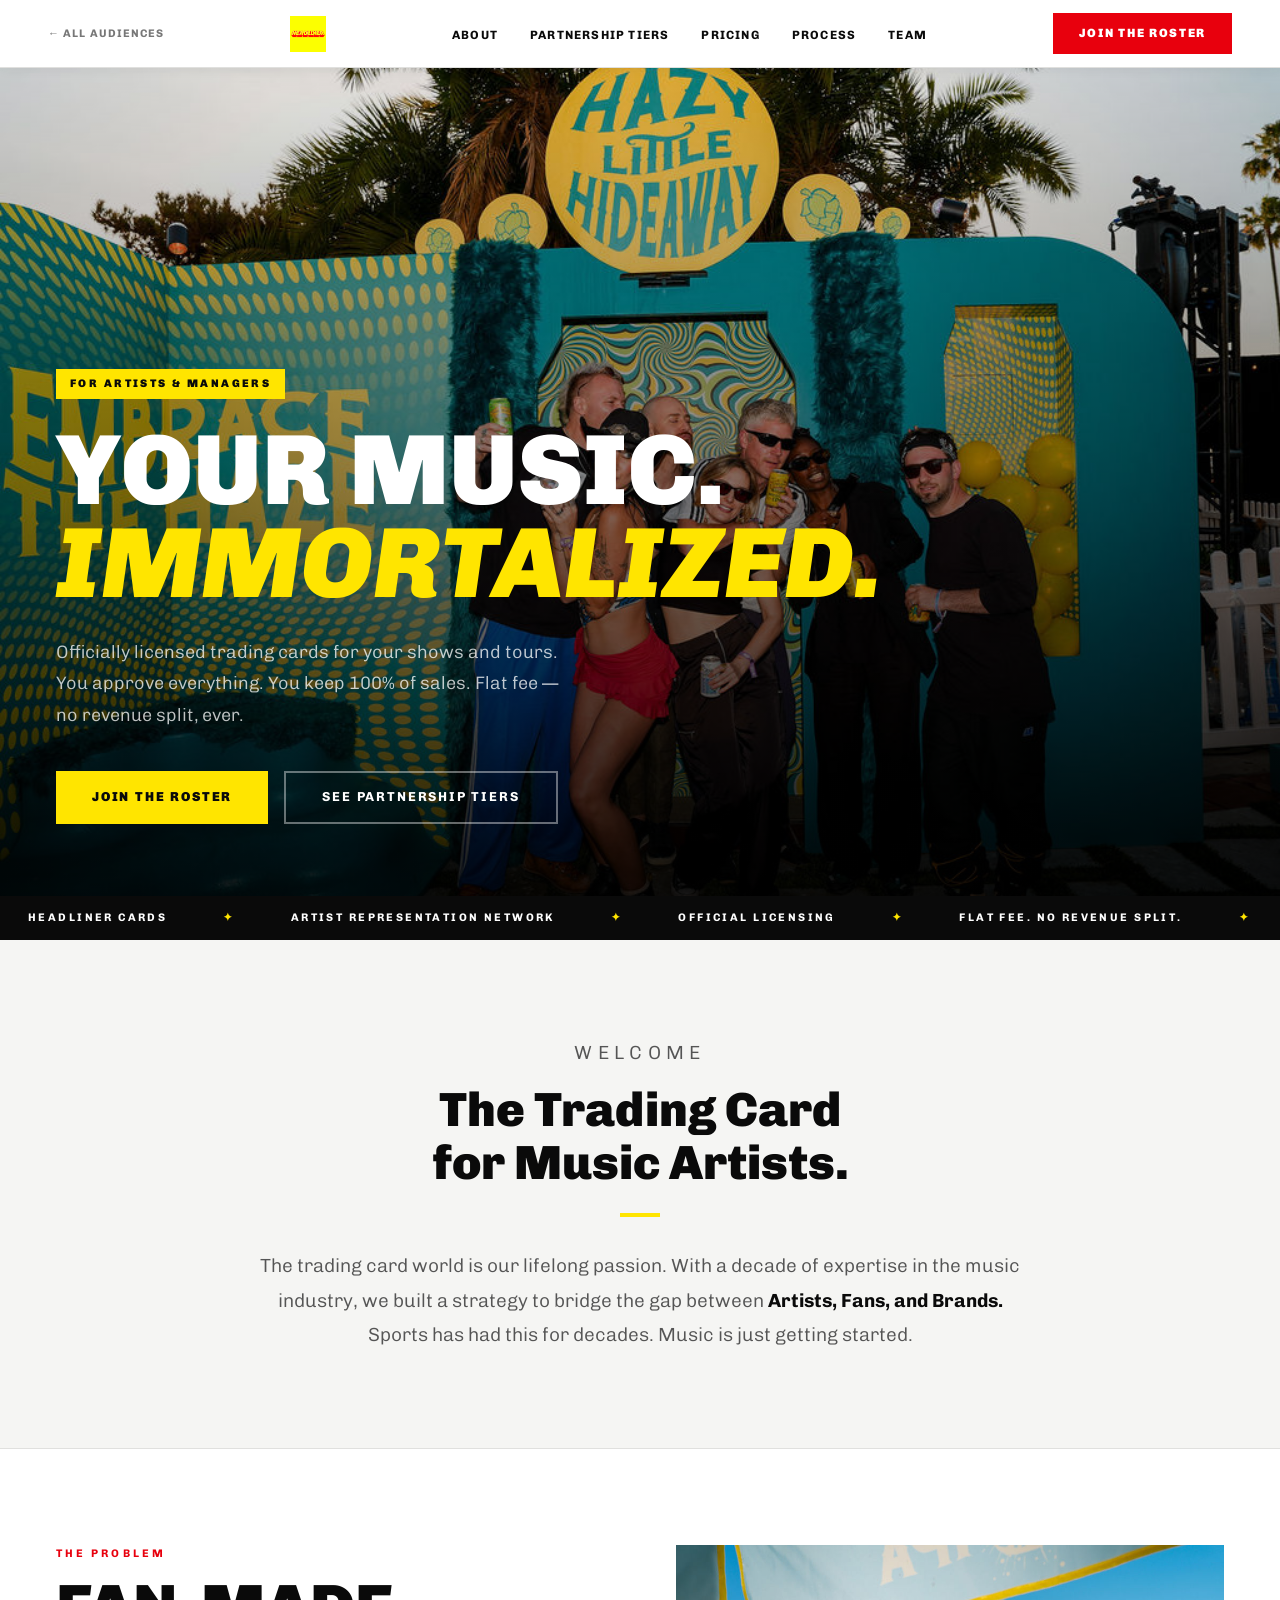
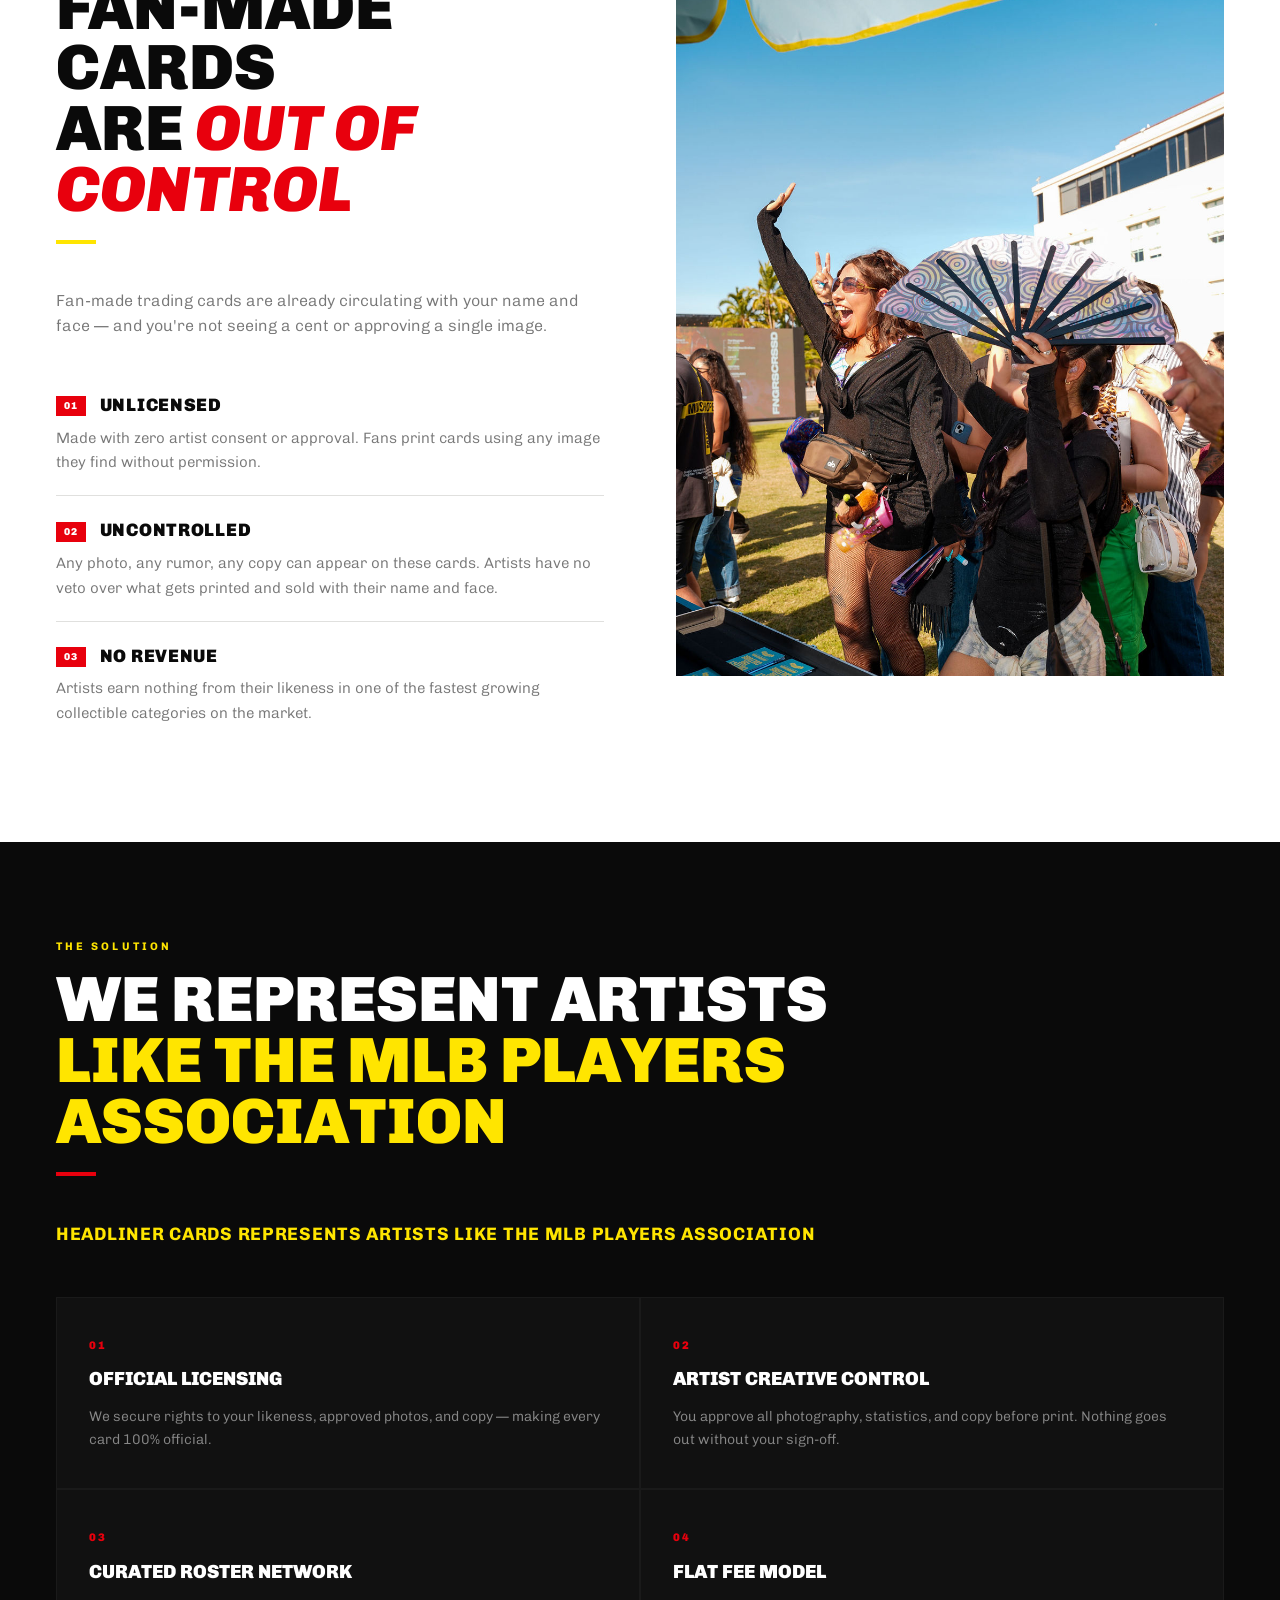
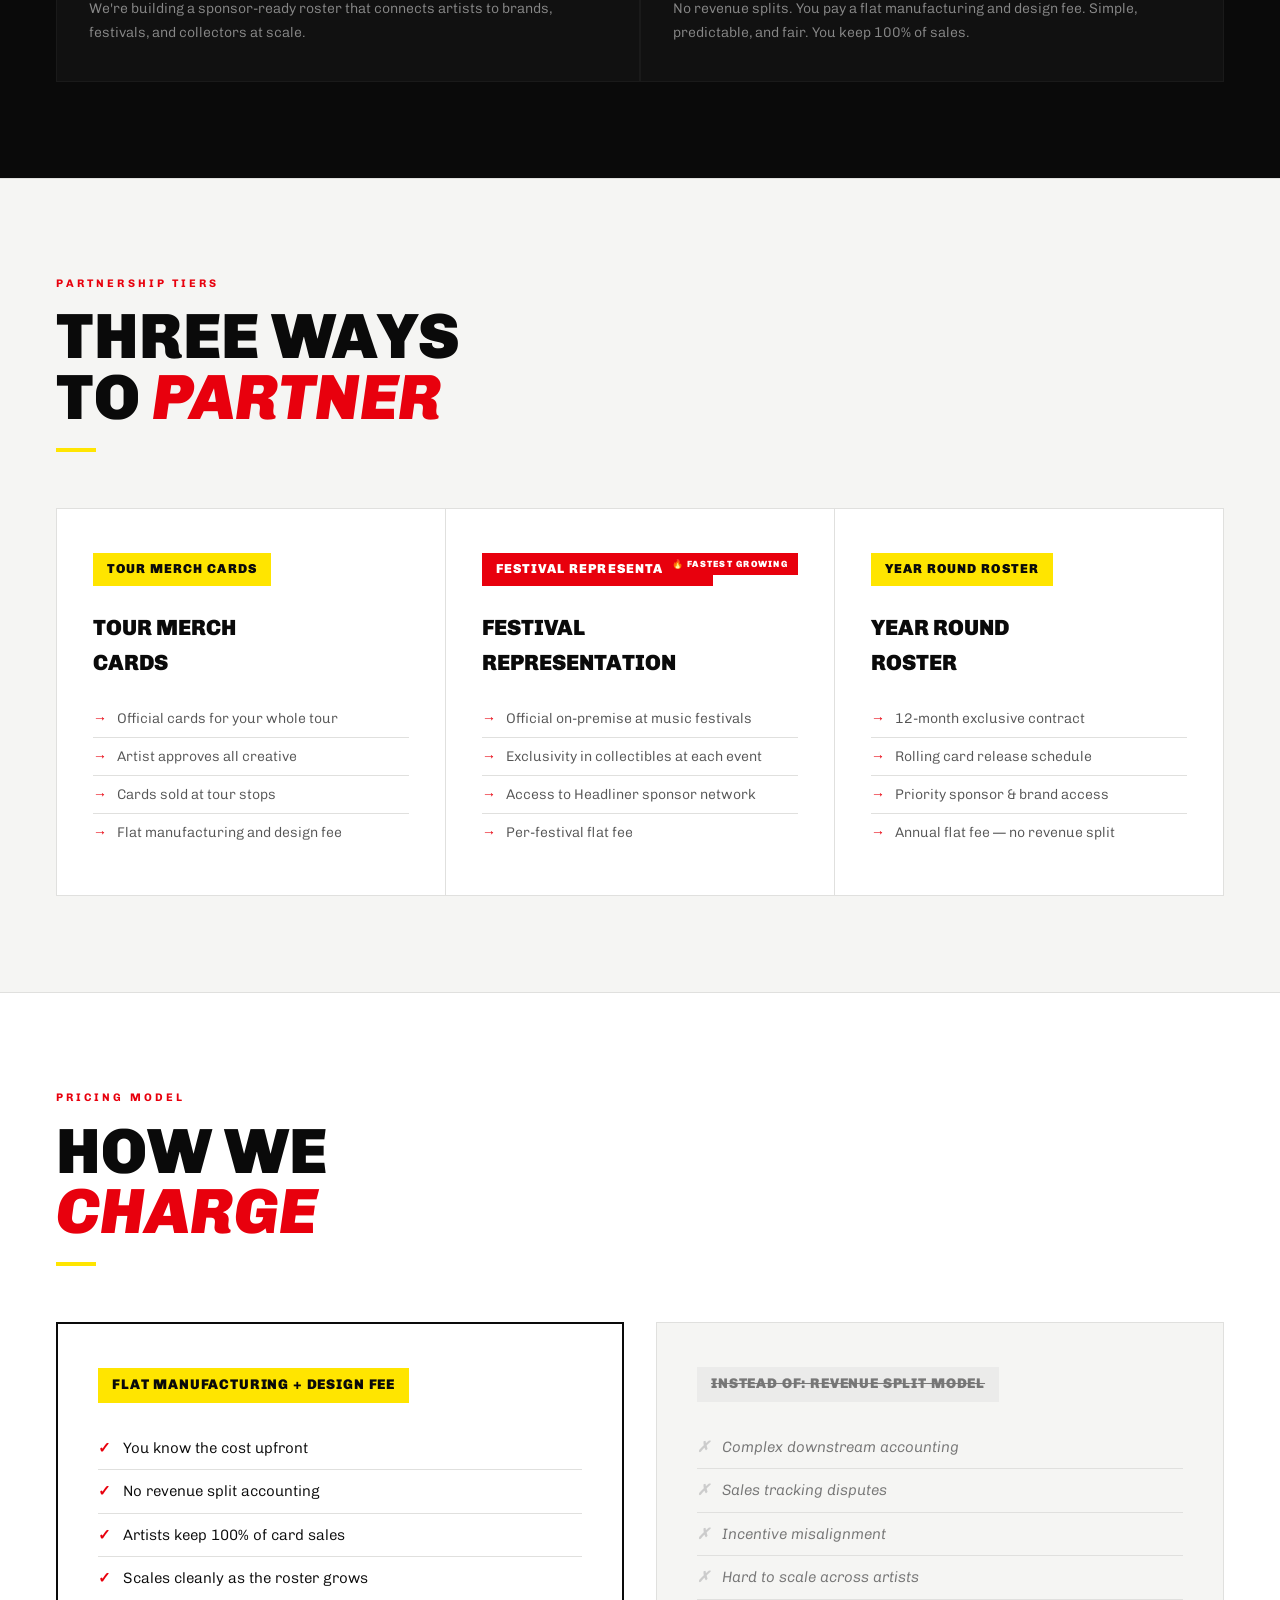
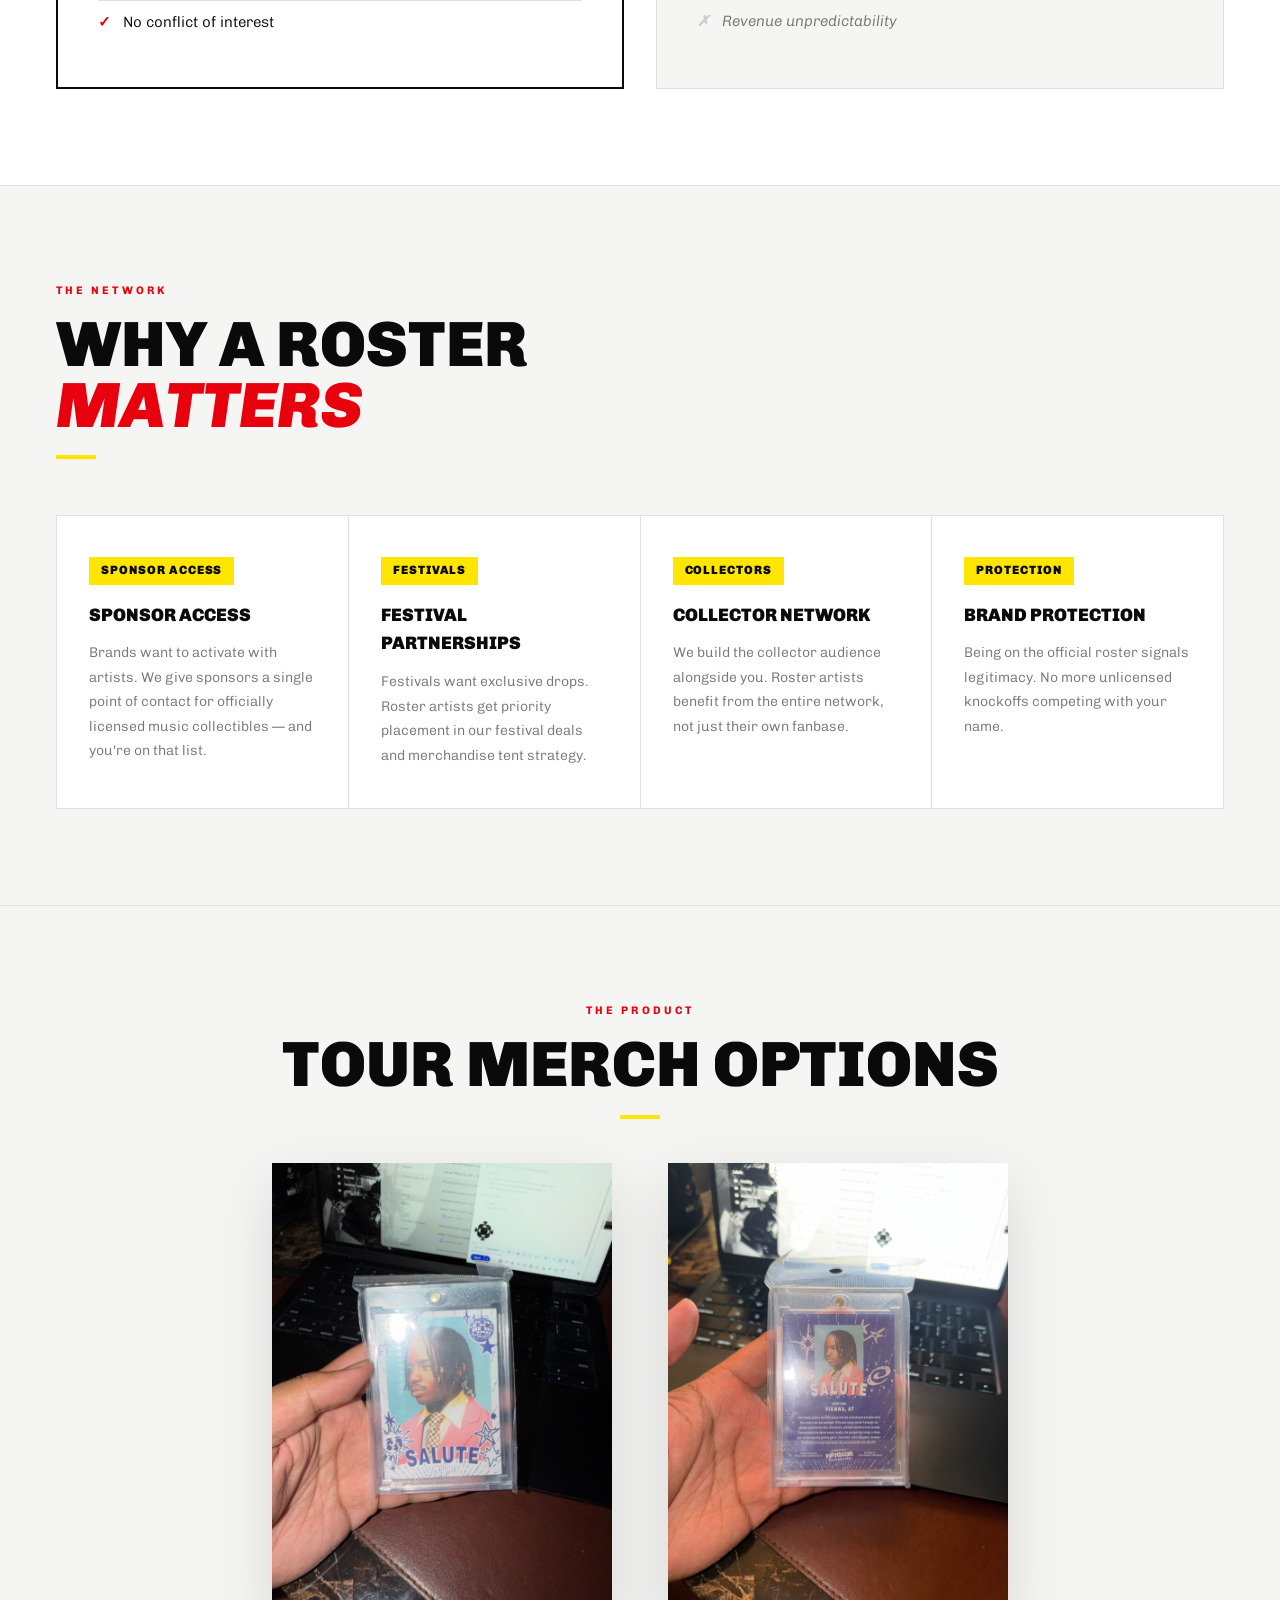
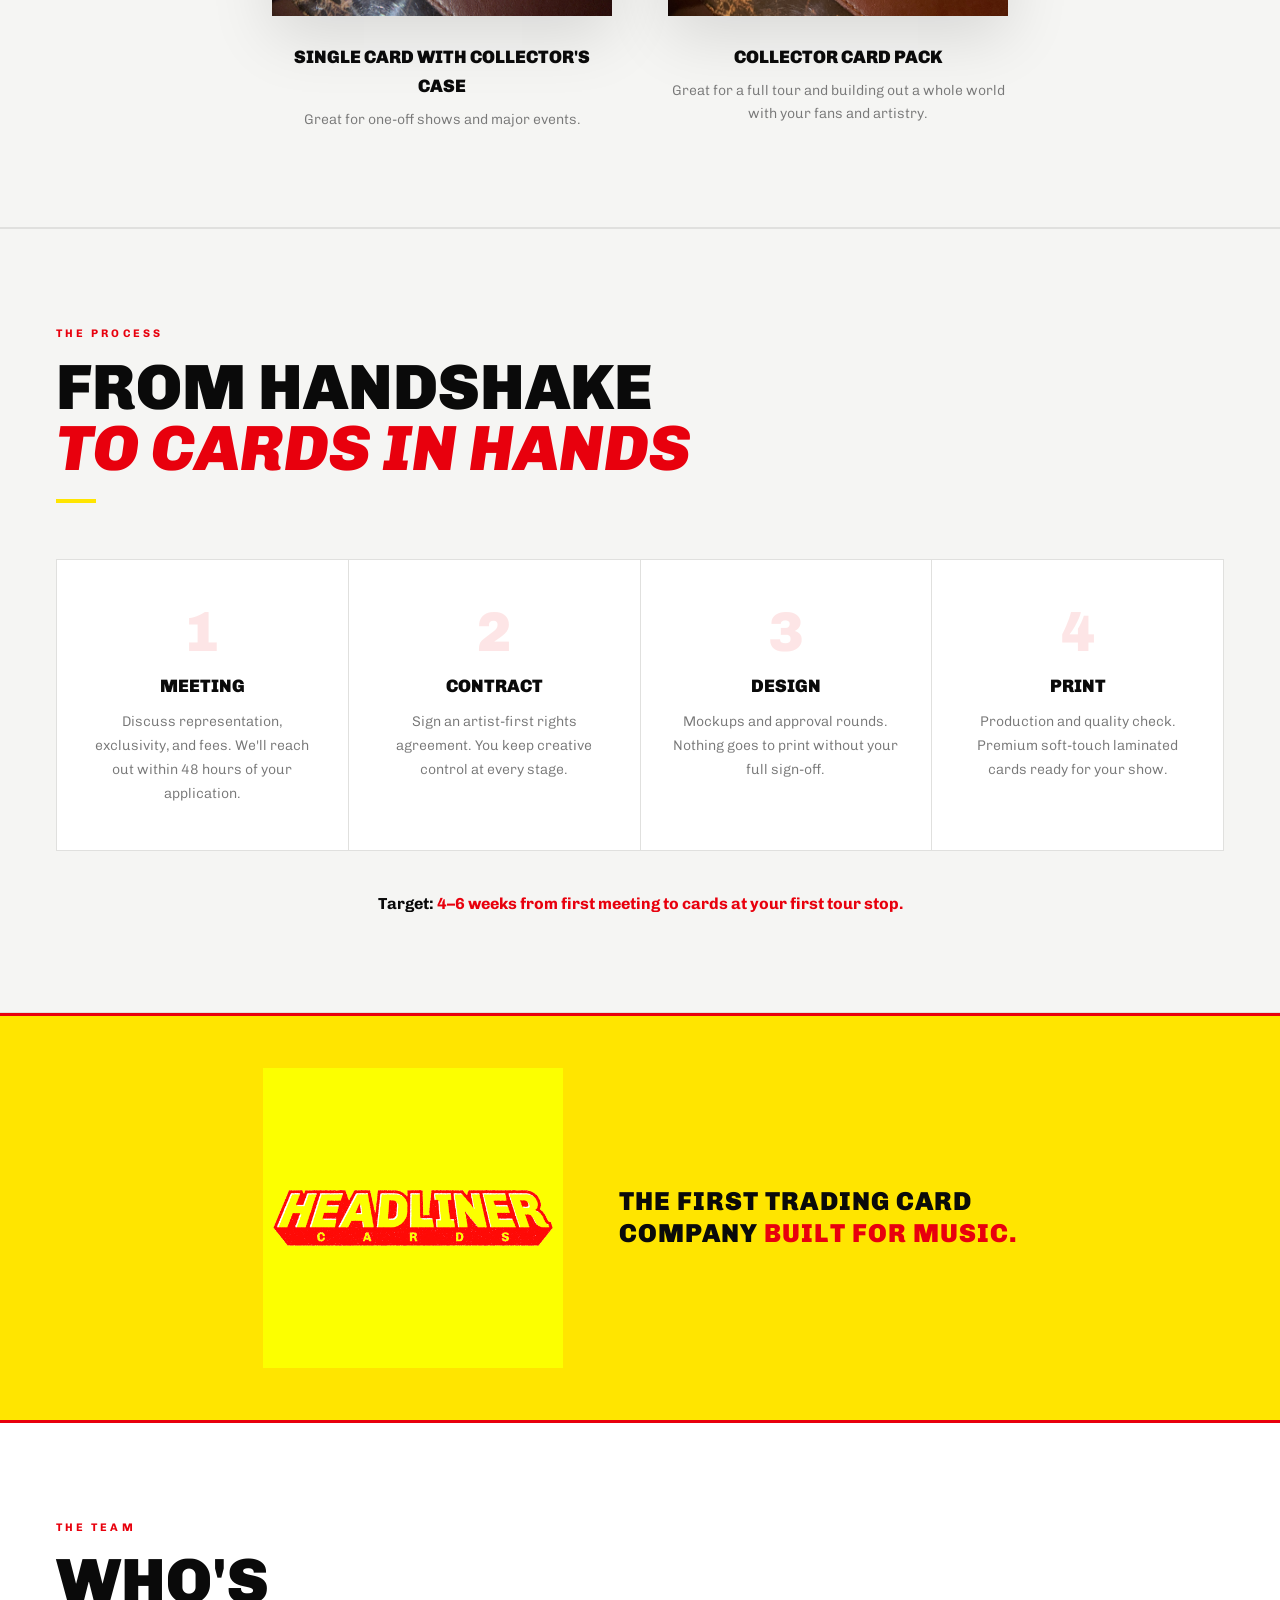
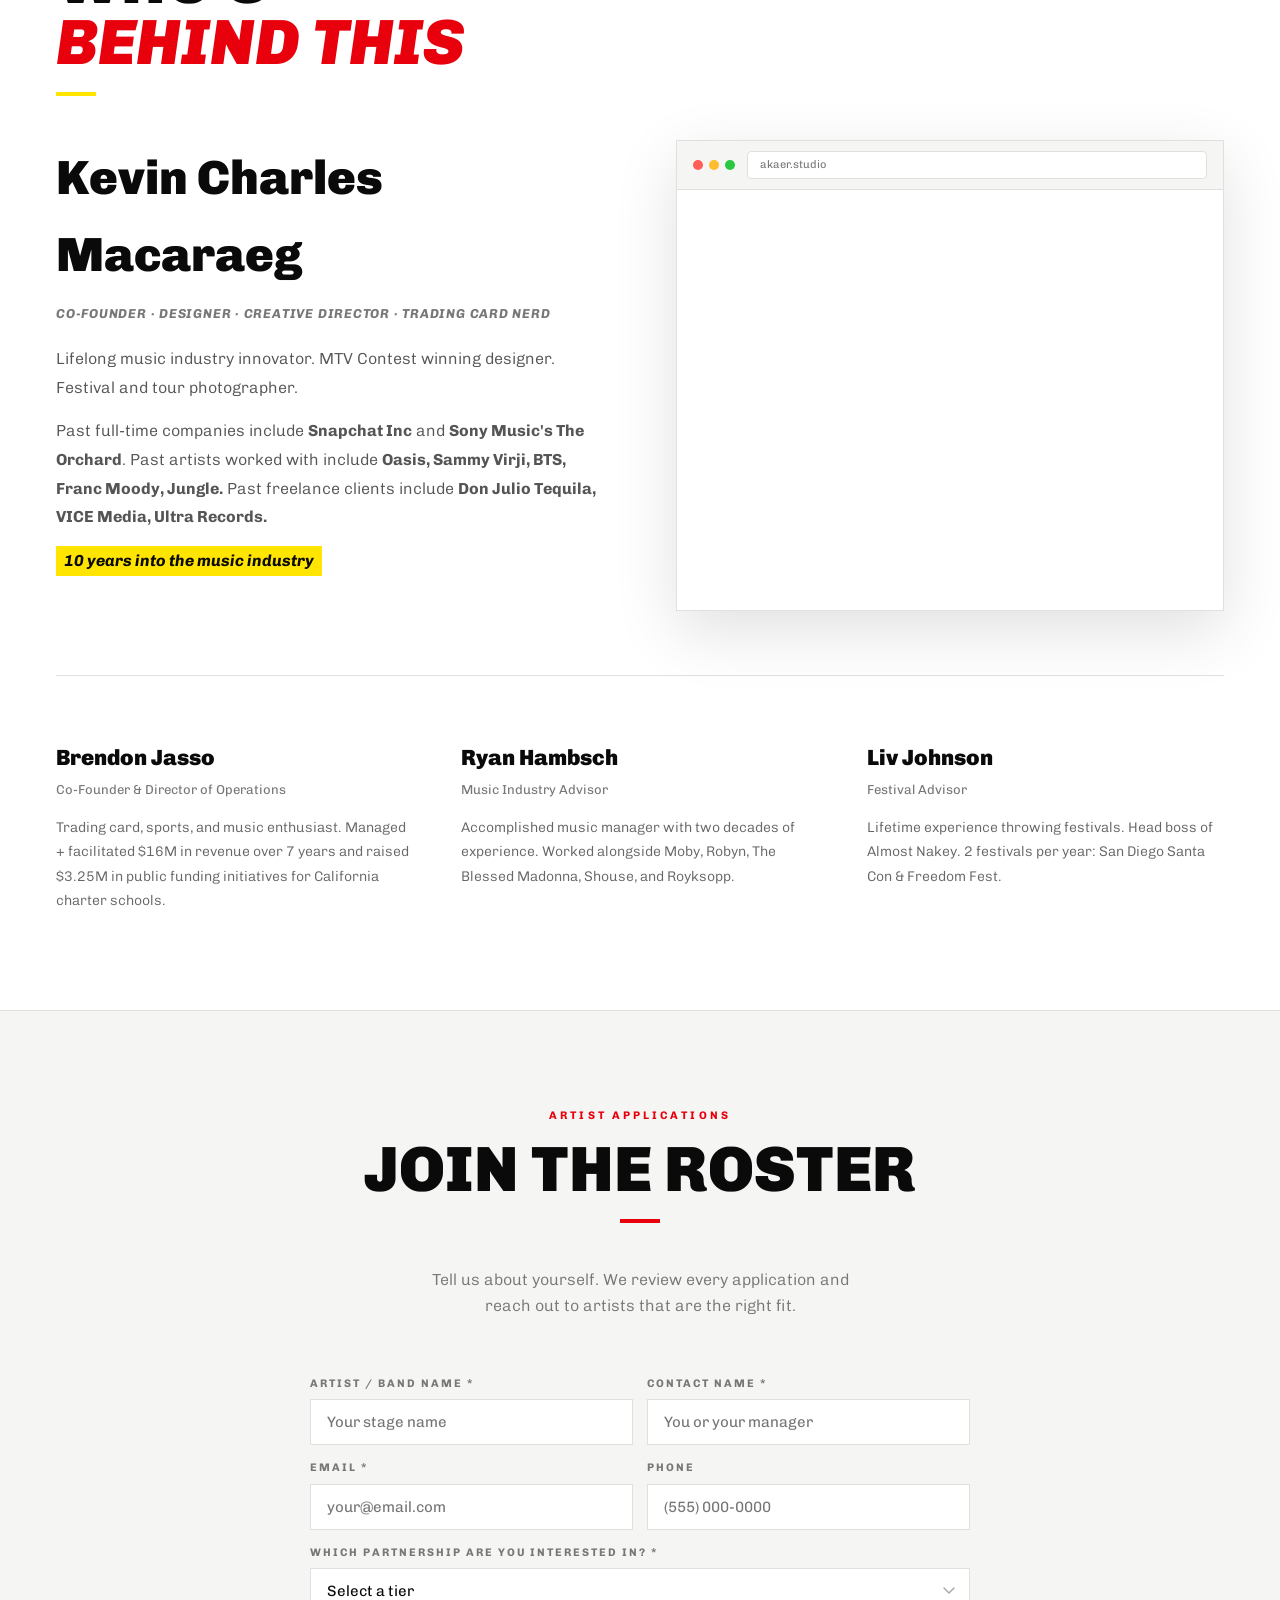
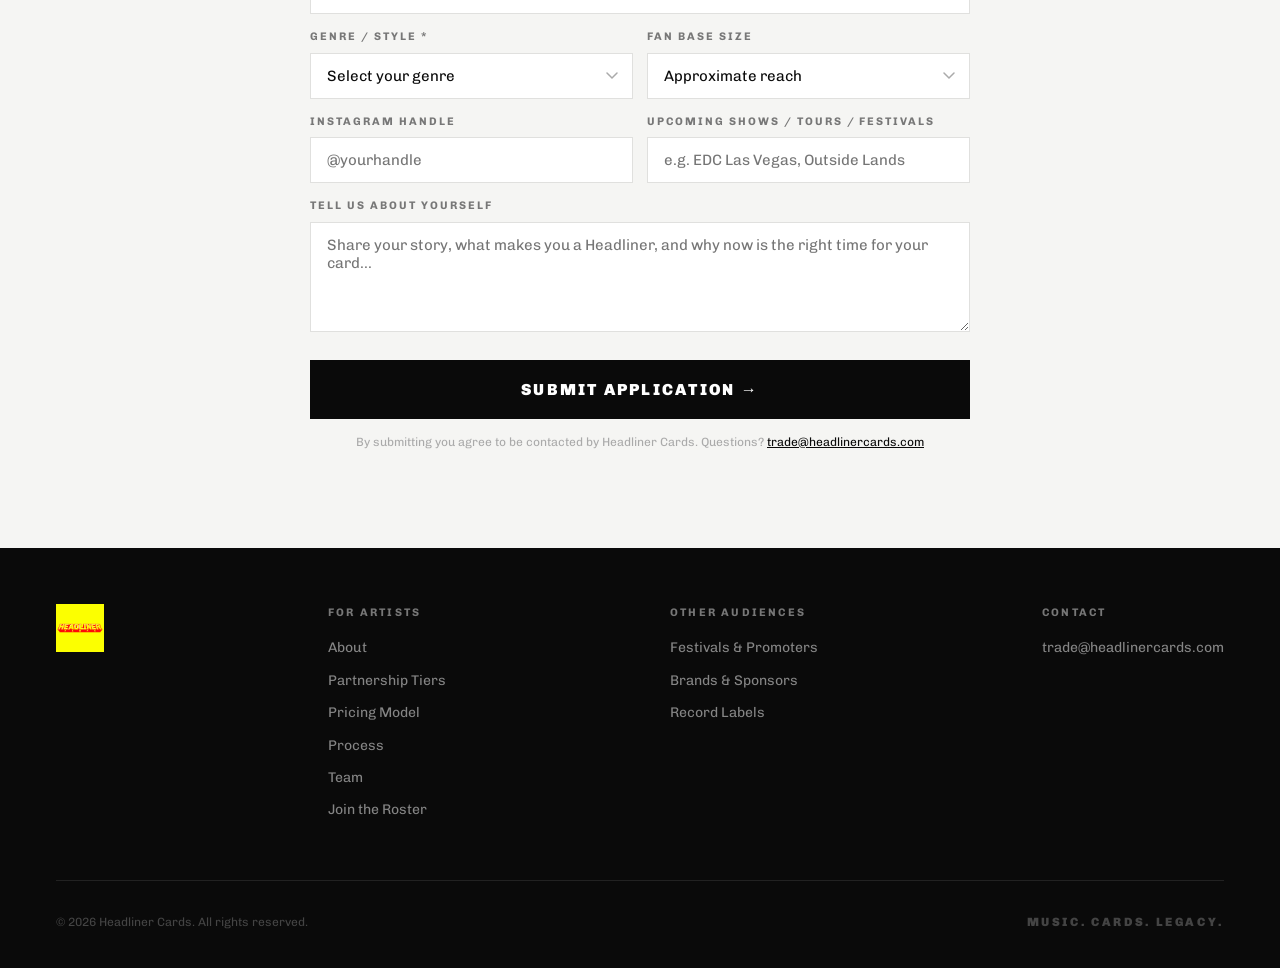
==== artist.html @ 88801c6a "Rebuild as multi-path SPA with audience-specific UX flows - Replaced single artist page with full SP" ====
<!DOCTYPE html>
<html lang="en">
<head>
  <meta charset="UTF-8" />
  <meta name="viewport" content="width=device-width, initial-scale=1.0" />
  <title>Headliner Cards — For Artists & Managers</title>
  <link rel="preconnect" href="https://fonts.googleapis.com" />
  <link rel="preconnect" href="https://fonts.gstatic.com" crossorigin />
  <link href="https://fonts.googleapis.com/css2?family=Chivo:ital,wght@0,300;0,400;0,700;0,900;1,700;1,900&display=swap" rel="stylesheet" />
  <style>
    *, *::before, *::after { box-sizing: border-box; margin: 0; padding: 0; }
    :root {
      --yellow: #FFE500; --red: #E8000D; --black: #0A0A0A;
      --white: #FFFFFF; --off: #F5F5F3; --light: #EBEBEA;
      --muted: #777777; --border: #E0E0DE;
    }
    html { scroll-behavior: smooth; }
    body { background: var(--white); color: var(--black); font-family: 'Chivo', sans-serif; font-size: 16px; line-height: 1.6; overflow-x: hidden; }

    nav {
      position: fixed; top: 0; left: 0; right: 0; z-index: 100;
      display: flex; align-items: center; justify-content: space-between;
      padding: 0 48px; height: 68px;
      background: var(--white); border-bottom: 1px solid var(--border);
      box-shadow: 0 1px 12px rgba(0,0,0,0.06);
    }
    .nav-back { font-size: 11px; font-weight: 700; letter-spacing: 0.1em; text-transform: uppercase; color: var(--muted); text-decoration: none; transition: color 0.2s; white-space: nowrap; }
    .nav-back:hover { color: var(--red); }
    .nav-logo img { height: 36px; width: auto; display: block; }
    .nav-links { display: flex; gap: 32px; list-style: none; }
    .nav-links a { color: var(--black); text-decoration: none; font-weight: 700; font-size: 12px; letter-spacing: 0.1em; text-transform: uppercase; transition: color 0.2s; }
    .nav-links a:hover { color: var(--red); }
    .nav-cta { background: var(--red); color: var(--white); font-weight: 900; font-size: 12px; letter-spacing: 0.14em; text-transform: uppercase; padding: 11px 26px; text-decoration: none; transition: opacity 0.2s; }
    .nav-cta:hover { opacity: 0.85; }

    .hero { position: relative; height: 92vh; min-height: 620px; margin-top: 68px; display: flex; align-items: flex-end; overflow: hidden; }
    .hero-slideshow { position: absolute; inset: 0; }
    .hero-slide { position: absolute; inset: 0; background-size: cover; background-position: center 20%; opacity: 0; transition: opacity 1.4s ease-in-out; }
    .hero-slide.active { opacity: 1; }
    .hero-overlay { position: absolute; inset: 0; background: linear-gradient(to top, rgba(0,0,0,0.85) 0%, rgba(0,0,0,0.4) 55%, rgba(0,0,0,0.1) 100%); z-index: 1; }
    .hero-content { position: relative; z-index: 2; padding: 0 56px 72px; max-width: 860px; }
    .hero-eyebrow { display: inline-block; background: var(--yellow); color: var(--black); font-size: 11px; font-weight: 900; letter-spacing: 0.22em; text-transform: uppercase; padding: 6px 14px; margin-bottom: 24px; }
    .hero h1 { font-weight: 900; font-size: clamp(48px, 8vw, 100px); line-height: 0.93; text-transform: uppercase; color: var(--white); margin-bottom: 28px; }
    .hero h1 em { font-style: italic; color: var(--yellow); }
    .hero-sub { font-size: 18px; color: rgba(255,255,255,0.75); max-width: 520px; margin-bottom: 40px; font-weight: 300; line-height: 1.75; }
    .btn-yellow { display: inline-block; background: var(--yellow); color: var(--black); font-weight: 900; font-size: 13px; letter-spacing: 0.14em; text-transform: uppercase; padding: 16px 36px; text-decoration: none; margin-right: 12px; transition: opacity 0.2s; }
    .btn-yellow:hover { opacity: 0.88; }
    .btn-outline-white { display: inline-block; border: 2px solid rgba(255,255,255,0.4); color: var(--white); font-weight: 700; font-size: 13px; letter-spacing: 0.14em; text-transform: uppercase; padding: 14px 36px; text-decoration: none; transition: border-color 0.2s, color 0.2s; }
    .btn-outline-white:hover { border-color: var(--yellow); color: var(--yellow); }

    .ticker-wrap { overflow: hidden; background: var(--black); padding: 13px 0; }
    .ticker { display: flex; animation: ticker 32s linear infinite; width: max-content; }
    .ticker-item { font-weight: 700; font-size: 11px; letter-spacing: 0.22em; text-transform: uppercase; color: var(--white); padding: 0 28px; white-space: nowrap; }
    .ticker-sep { color: var(--yellow); }
    @keyframes ticker { from { transform: translateX(0); } to { transform: translateX(-50%); } }

    section { padding: 96px 56px; }
    .section-label { font-size: 11px; font-weight: 700; letter-spacing: 0.28em; text-transform: uppercase; color: var(--red); margin-bottom: 14px; }
    .section-title { font-weight: 900; font-size: clamp(36px, 5vw, 68px); line-height: 0.95; text-transform: uppercase; color: var(--black); margin-bottom: 20px; }
    .section-title em { font-style: italic; color: var(--red); }
    .rule { width: 40px; height: 4px; background: var(--yellow); margin-bottom: 44px; }
    .inner { max-width: 1200px; margin: 0 auto; }

    .welcome-section { background: var(--off); border-bottom: 1px solid var(--border); }
    .welcome-inner { max-width: 760px; margin: 0 auto; text-align: center; }
    .welcome-inner h2 { font-weight: 900; font-size: clamp(28px, 4vw, 48px); margin-bottom: 24px; line-height: 1.1; }
    .welcome-inner p { font-size: 19px; color: #555; line-height: 1.8; font-weight: 300; }
    .welcome-inner p strong { color: var(--black); font-weight: 700; }

    .problem-section { background: var(--white); }
    .problem-grid { display: grid; grid-template-columns: 1fr 1fr; gap: 72px; align-items: start; }
    .problem-list { list-style: none; margin-top: 8px; }
    .problem-list li { padding: 20px 0; border-bottom: 1px solid var(--border); }
    .problem-list li:last-child { border-bottom: none; }
    .prob-title { font-weight: 900; font-size: 18px; text-transform: uppercase; letter-spacing: 0.04em; margin-bottom: 6px; }
    .prob-title span { display: inline-block; background: var(--red); color: var(--white); font-size: 10px; font-weight: 900; letter-spacing: 0.1em; padding: 2px 8px; margin-right: 10px; vertical-align: middle; }
    .prob-desc { font-size: 15px; color: var(--muted); line-height: 1.65; font-weight: 300; }

    .solution-section { background: var(--black); }
    .solution-section .section-label { color: var(--yellow); }
    .solution-section .section-title { color: var(--white); }
    .solution-section .section-title em { color: var(--yellow); font-style: normal; }
    .solution-section .rule { background: var(--red); }
    .solution-sub { font-size: 18px; font-weight: 700; color: var(--yellow); margin-bottom: 48px; text-transform: uppercase; letter-spacing: 0.04em; }
    .solution-grid { display: grid; grid-template-columns: repeat(2,1fr); gap: 2px; background: #1a1a1a; border: 1px solid #1a1a1a; }
    .solution-item { background: #111; padding: 36px 32px; border-top: 3px solid transparent; transition: border-color 0.2s; }
    .solution-item:hover { border-color: var(--yellow); }
    .sol-num { font-weight: 900; font-size: 11px; letter-spacing: 0.2em; color: var(--red); margin-bottom: 10px; }
    .sol-title { font-weight: 900; font-size: 19px; text-transform: uppercase; color: var(--white); margin-bottom: 10px; }
    .sol-desc { font-size: 14px; color: rgba(255,255,255,0.5); line-height: 1.7; font-weight: 300; }

    .partner-section { background: var(--off); border-top: 1px solid var(--border); border-bottom: 1px solid var(--border); }
    .partner-grid { display: grid; grid-template-columns: repeat(3,1fr); gap: 1px; background: var(--border); border: 1px solid var(--border); margin-top: 56px; }
    .partner-card { background: var(--white); padding: 44px 36px; position: relative; }
    .partner-tag { display: inline-block; background: var(--yellow); color: var(--black); font-weight: 900; font-size: 13px; letter-spacing: 0.08em; text-transform: uppercase; padding: 6px 14px; margin-bottom: 24px; }
    .partner-tag.red { background: var(--red); color: var(--white); }
    .partner-badge { position: absolute; top: 44px; right: 36px; background: var(--red); color: var(--white); font-size: 9px; font-weight: 900; letter-spacing: 0.14em; text-transform: uppercase; padding: 4px 10px; }
    .partner-card h3 { font-weight: 900; font-size: 22px; text-transform: uppercase; margin-bottom: 20px; }
    .partner-list { list-style: none; }
    .partner-list li { font-size: 14px; color: #555; padding: 8px 0; border-bottom: 1px solid var(--border); line-height: 1.5; display: flex; gap: 10px; align-items: baseline; font-weight: 300; }
    .partner-list li:last-child { border-bottom: none; }
    .partner-list li::before { content: '→'; color: var(--red); font-weight: 700; flex-shrink: 0; }

    .charge-section { background: var(--white); }
    .charge-grid { display: grid; grid-template-columns: 1fr 1fr; gap: 32px; margin-top: 56px; }
    .charge-box { padding: 44px 40px; }
    .charge-box.yes { border: 2px solid var(--black); }
    .charge-box.no { background: var(--off); border: 1px solid var(--border); }
    .charge-tag { display: inline-block; font-weight: 900; font-size: 14px; text-transform: uppercase; letter-spacing: 0.06em; padding: 6px 14px; margin-bottom: 24px; }
    .charge-tag.yes { background: var(--yellow); color: var(--black); }
    .charge-tag.no { background: var(--light); color: var(--muted); text-decoration: line-through; }
    .charge-list { list-style: none; }
    .charge-list li { font-size: 15px; padding: 10px 0; border-bottom: 1px solid var(--border); display: flex; gap: 12px; align-items: baseline; line-height: 1.5; font-weight: 300; }
    .charge-list li:last-child { border-bottom: none; }
    .charge-list.yes li::before { content: '✓'; color: var(--red); font-weight: 900; flex-shrink: 0; }
    .charge-list.no li { color: var(--muted); font-style: italic; }
    .charge-list.no li::before { content: '✗'; color: #ccc; font-weight: 900; flex-shrink: 0; }

    .roster-section { background: var(--off); border-top: 1px solid var(--border); }
    .roster-grid { display: grid; grid-template-columns: repeat(4,1fr); gap: 1px; background: var(--border); border: 1px solid var(--border); margin-top: 56px; }
    .roster-item { background: var(--white); padding: 40px 32px; transition: background 0.2s; }
    .roster-item:hover { background: #FAFAF8; }
    .roster-tag { display: inline-block; background: var(--yellow); color: var(--black); font-weight: 900; font-size: 12px; letter-spacing: 0.08em; text-transform: uppercase; padding: 4px 12px; margin-bottom: 16px; }
    .roster-item h3 { font-weight: 900; font-size: 18px; text-transform: uppercase; margin-bottom: 12px; }
    .roster-item p { font-size: 14px; color: var(--muted); line-height: 1.75; font-weight: 300; }

    .gallery-section { background: var(--black); }
    .gallery-section .section-label { color: var(--yellow); }
    .gallery-section .section-title { color: var(--white); }
    .gallery-section .section-title em { color: var(--yellow); font-style: normal; }
    .gallery-section .rule { background: var(--red); }
    .gallery-section .section-sub { color: rgba(255,255,255,0.45); font-size:16px; font-weight:300; max-width:500px; }
    .gallery-grid { columns: 3; gap: 6px; max-width: 1400px; margin: 48px auto 0; }
    .gallery-grid img { width:100%; display:block; margin-bottom:6px; object-fit:cover; transition: opacity 0.3s; }
    .gallery-grid img:hover { opacity: 0.8; }

    .process-section { background: var(--off); border-top: 1px solid var(--border); border-bottom: 1px solid var(--border); }
    .steps { display:grid; grid-template-columns: repeat(4,1fr); gap:1px; background:var(--border); border:1px solid var(--border); margin-top:56px; }
    .step { background: var(--white); padding: 44px 32px; text-align: center; }
    .step-num { font-weight:900; font-size:56px; color:rgba(232,0,13,0.1); line-height:1; margin-bottom:12px; }
    .step-title { font-weight:900; font-size:18px; text-transform:uppercase; color:var(--black); margin-bottom:10px; }
    .step-desc { font-size:14px; color:var(--muted); line-height:1.7; font-weight:300; }
    .process-cta { text-align:center; margin-top:40px; font-weight:700; font-size:16px; color:var(--black); }
    .process-cta strong { color: var(--red); }

    .team-section { background: var(--white); }
    .team-featured { display:grid; grid-template-columns:1fr 1fr; gap:72px; align-items:start; margin-bottom:64px; padding-bottom:64px; border-bottom:1px solid var(--border); }
    .team-text .role { font-size:13px; font-weight:700; font-style:italic; color:var(--muted); text-transform:uppercase; letter-spacing:0.06em; margin-bottom:20px; }
    .team-text p { font-size:16px; color:#555; line-height:1.8; font-weight:300; margin-bottom:14px; }
    .team-text .highlight { display:inline-block; background:var(--yellow); color:var(--black); font-weight:700; font-style:italic; padding:2px 8px; margin-bottom:10px; }
    .team-grid { display:grid; grid-template-columns:repeat(3,1fr); gap:48px; }
    .team-member h3 { font-weight:900; font-size:22px; margin-bottom:4px; }
    .team-member .role { font-size:13px; color:var(--muted); font-weight:400; margin-bottom:14px; }
    .team-member p { font-size:14px; color:#666; line-height:1.75; font-weight:300; }

    .logo-break { background: var(--yellow); border-top: 3px solid var(--red); border-bottom: 3px solid var(--red); padding: 52px 56px; display: flex; align-items:center; justify-content:center; gap:56px; flex-wrap:wrap; }
    .logo-break img { width: min(300px, 45vw); }
    .logo-break-text p { font-weight:900; font-size:clamp(18px,2.6vw,26px); text-transform:uppercase; letter-spacing:0.04em; color:var(--black); line-height:1.25; }
    .logo-break-text p span { color:var(--red); }

    .site-preview-link { display:block; text-decoration:none; }
    .site-preview { position: relative; border: 1px solid var(--border); box-shadow: 0 20px 60px rgba(0,0,0,0.12); overflow: hidden; background: #fff; }
    .browser-bar { display: flex; align-items: center; gap: 12px; padding: 10px 16px; background: var(--off); border-bottom: 1px solid var(--border); }
    .browser-dots { display: flex; gap: 6px; flex-shrink: 0; }
    .browser-dots span { width: 10px; height: 10px; border-radius: 50%; display: block; }
    .browser-dots span:nth-child(1) { background: #FF5F57; }
    .browser-dots span:nth-child(2) { background: #FEBC2E; }
    .browser-dots span:nth-child(3) { background: #28C840; }
    .browser-url { flex: 1; background: var(--white); border: 1px solid var(--border); border-radius: 4px; padding: 4px 12px; font-size: 11px; color: var(--muted); white-space: nowrap; overflow: hidden; text-overflow: ellipsis; }
    .browser-viewport { position: relative; height: 420px; overflow: hidden; }
    .browser-viewport iframe { width: 160%; height: 160%; transform: scale(0.625); transform-origin: top left; border: none; pointer-events: none; display: block; }
    .preview-overlay { position: absolute; inset: 0; top: 41px; background: rgba(0,0,0,0); display: flex; align-items: center; justify-content: center; transition: background 0.3s; }
    .preview-overlay span { background: var(--yellow); color: var(--black); font-weight: 900; font-size: 14px; letter-spacing: 0.12em; text-transform: uppercase; padding: 12px 28px; opacity: 0; transform: translateY(8px); transition: opacity 0.3s, transform 0.3s; }
    .site-preview-link:hover .preview-overlay { background: rgba(0,0,0,0.35); }
    .site-preview-link:hover .preview-overlay span { opacity: 1; transform: translateY(0); }

    .form-section { background: var(--off); border-top: 1px solid var(--border); text-align:center; }
    .form-section .rule { margin:0 auto 44px; background:var(--red); }
    .form-sub { color:var(--muted); font-size:16px; max-width:460px; margin:0 auto 56px; font-weight:300; }
    .artist-form { max-width:660px; margin:0 auto; text-align:left; }
    .form-row { display:grid; grid-template-columns:1fr 1fr; gap:14px; }
    .form-group { margin-bottom:14px; }
    .form-group label { display:block; font-size:11px; font-weight:700; letter-spacing:0.18em; text-transform:uppercase; color:var(--muted); margin-bottom:7px; }
    .form-group input, .form-group select, .form-group textarea { width:100%; background:var(--white); border:1px solid var(--border); color:var(--black); font-family:'Chivo',sans-serif; font-size:15px; padding:13px 16px; outline:none; appearance:none; -webkit-appearance:none; transition:border-color 0.2s, box-shadow 0.2s; }
    .form-group select { background-image:url("data:image/svg+xml,%3Csvg xmlns='http://www.w3.org/2000/svg' width='12' height='8' viewBox='0 0 12 8'%3E%3Cpath d='M1 1l5 5 5-5' stroke='%23aaa' stroke-width='1.5' fill='none' stroke-linecap='round'/%3E%3C/svg%3E"); background-repeat:no-repeat; background-position:right 14px center; padding-right:36px; }
    .form-group input:focus, .form-group select:focus, .form-group textarea:focus { border-color:var(--black); box-shadow:0 0 0 2px rgba(10,10,10,0.08); }
    .form-group textarea { resize:vertical; min-height:110px; }
    .form-submit { width:100%; background:var(--black); color:var(--white); border:2px solid var(--black); font-family:'Chivo',sans-serif; font-weight:900; font-size:16px; letter-spacing:0.14em; text-transform:uppercase; padding:18px; cursor:pointer; margin-top:6px; transition:background 0.2s, border-color 0.2s; }
    .form-submit:hover { background:var(--red); border-color:var(--red); }
    .form-fine { text-align:center; font-size:12px; color:#aaa; margin-top:14px; }
    .form-fine a { color:var(--black); text-decoration:underline; }
    .success-msg { display:none; background:#F0FFF4; border:1px solid #2D9249; color:#1A6B33; font-weight:700; font-size:14px; letter-spacing:0.06em; text-transform:uppercase; padding:20px; text-align:center; margin-top:14px; }

    footer { background:var(--black); padding:56px 56px 36px; }
    .footer-top { display:flex; align-items:flex-start; justify-content:space-between; gap:40px; flex-wrap:wrap; padding-bottom:48px; border-bottom:1px solid #222; margin-bottom:32px; }
    .footer-logo img { height:48px; width:auto; display:block; }
    .footer-col h4 { font-size:11px; font-weight:700; letter-spacing:0.2em; text-transform:uppercase; color:var(--muted); margin-bottom:16px; }
    .footer-col a { display:block; font-size:14px; color:rgba(255,255,255,0.5); text-decoration:none; margin-bottom:10px; transition:color 0.2s; }
    .footer-col a:hover { color:var(--yellow); }
    .footer-bottom { display:flex; align-items:center; justify-content:space-between; flex-wrap:wrap; gap:12px; }
    .footer-bottom p { font-size:12px; color:#444; }
    .footer-tagline { font-size:11px; font-weight:900; letter-spacing:0.22em; text-transform:uppercase; color:var(--yellow); }

    @media (max-width: 960px) {
      nav { padding: 0 20px; }
      .nav-links { display: none; }
      section { padding: 72px 24px; }
      .hero-content { padding: 0 24px 56px; }
      .problem-grid, .charge-grid, .team-featured { grid-template-columns:1fr; gap:40px; }
      .solution-grid, .partner-grid { grid-template-columns:1fr; }
      .roster-grid, .team-grid { grid-template-columns:1fr 1fr; }
      .steps { grid-template-columns:1fr 1fr; }
      .gallery-grid { columns:2; }
      .logo-break { flex-direction:column; text-align:center; }
      .footer-top { flex-direction:column; }
      .footer-bottom { flex-direction:column; text-align:center; }
    }
    @media (max-width: 580px) {
      .roster-grid, .team-grid { grid-template-columns:1fr; }
      .steps { grid-template-columns:1fr; }
      .gallery-grid { columns:1; }
      .form-row { grid-template-columns:1fr; }
    }
  </style>
</head>
<body>

  <nav>
    <a class="nav-back" href="index.html">← All Audiences</a>
    <a class="nav-logo" href="artist.html"><img src="images/logo.png" alt="Headliner Cards" /></a>
    <ul class="nav-links">
      <li><a href="#about">About</a></li>
      <li><a href="#partner">Partnership Tiers</a></li>
      <li><a href="#pricing">Pricing</a></li>
      <li><a href="#process">Process</a></li>
      <li><a href="#team">Team</a></li>
    </ul>
    <a class="nav-cta" href="#apply">Join the Roster</a>
  </nav>

  <div class="hero">
    <div class="hero-slideshow" id="slideshow"></div>
    <div class="hero-overlay"></div>
    <div class="hero-content">
      <span class="hero-eyebrow">For Artists &amp; Managers</span>
      <h1>Your Music.<br/><em>Immortalized.</em></h1>
      <p class="hero-sub">Officially licensed trading cards for your shows and tours. You approve everything. You keep 100% of sales. Flat fee — no revenue split, ever.</p>
      <a class="btn-yellow" href="#apply">Join the Roster</a>
      <a class="btn-outline-white" href="#partner">See Partnership Tiers</a>
    </div>
  </div>

  <div class="ticker-wrap">
    <div class="ticker">
      <span class="ticker-item">Headliner Cards</span><span class="ticker-item ticker-sep">✦</span>
      <span class="ticker-item">Artist Representation Network</span><span class="ticker-item ticker-sep">✦</span>
      <span class="ticker-item">Official Licensing</span><span class="ticker-item ticker-sep">✦</span>
      <span class="ticker-item">Flat Fee. No Revenue Split.</span><span class="ticker-item ticker-sep">✦</span>
      <span class="ticker-item">Artist Keeps 100% of Sales</span><span class="ticker-item ticker-sep">✦</span>
      <span class="ticker-item">Tour Merch Cards</span><span class="ticker-item ticker-sep">✦</span>
      <span class="ticker-item">Artist Approves All Creative</span><span class="ticker-item ticker-sep">✦</span>
      <span class="ticker-item">trade@headlinercards.com</span><span class="ticker-item ticker-sep">✦</span>
      <span class="ticker-item">Headliner Cards</span><span class="ticker-item ticker-sep">✦</span>
      <span class="ticker-item">Artist Representation Network</span><span class="ticker-item ticker-sep">✦</span>
      <span class="ticker-item">Official Licensing</span><span class="ticker-item ticker-sep">✦</span>
      <span class="ticker-item">Flat Fee. No Revenue Split.</span><span class="ticker-item ticker-sep">✦</span>
      <span class="ticker-item">Artist Keeps 100% of Sales</span><span class="ticker-item ticker-sep">✦</span>
      <span class="ticker-item">Tour Merch Cards</span><span class="ticker-item ticker-sep">✦</span>
      <span class="ticker-item">Artist Approves All Creative</span><span class="ticker-item ticker-sep">✦</span>
      <span class="ticker-item">trade@headlinercards.com</span><span class="ticker-item ticker-sep">✦</span>
    </div>
  </div>

  <section class="welcome-section" id="about">
    <div class="welcome-inner">
      <p class="section-label" style="text-align:center;">Welcome</p>
      <h2>The Trading Card<br/>for Music Artists.</h2>
      <div class="rule" style="margin:0 auto 32px;"></div>
      <p>The trading card world is our lifelong passion. With a decade of expertise in the music industry, we built a strategy to bridge the gap between <strong>Artists, Fans, and Brands.</strong> Sports has had this for decades. Music is just getting started.</p>
    </div>
  </section>

  <section class="problem-section">
    <div class="inner problem-grid">
      <div>
        <p class="section-label">The Problem</p>
        <h2 class="section-title">Fan-Made Cards<br/>Are <em>Out of Control</em></h2>
        <div class="rule"></div>
        <p style="color:var(--muted);font-size:16px;font-weight:300;margin-bottom:32px;">Fan-made trading cards are already circulating with your name and face — and you're not seeing a cent or approving a single image.</p>
        <ul class="problem-list">
          <li>
            <div class="prob-title"><span>01</span> Unlicensed</div>
            <p class="prob-desc">Made with zero artist consent or approval. Fans print cards using any image they find without permission.</p>
          </li>
          <li>
            <div class="prob-title"><span>02</span> Uncontrolled</div>
            <p class="prob-desc">Any photo, any rumor, any copy can appear on these cards. Artists have no veto over what gets printed and sold with their name and face.</p>
          </li>
          <li>
            <div class="prob-title"><span>03</span> No Revenue</div>
            <p class="prob-desc">Artists earn nothing from their likeness in one of the fastest growing collectible categories on the market.</p>
          </li>
        </ul>
      </div>
      <div>
        <img src="images/DSC03887.jpg" alt="Performance" style="width:100%;aspect-ratio:3/4;object-fit:cover;object-position:top;" />
      </div>
    </div>
  </section>

  <section class="solution-section">
    <div class="inner">
      <p class="section-label">The Solution</p>
      <h2 class="section-title">We Represent Artists<br/><em>Like the MLB Players Association</em></h2>
      <div class="rule"></div>
      <p class="solution-sub">Headliner Cards represents artists like the MLB Players Association</p>
      <div class="solution-grid">
        <div class="solution-item">
          <div class="sol-num">01</div>
          <div class="sol-title">Official Licensing</div>
          <p class="sol-desc">We secure rights to your likeness, approved photos, and copy — making every card 100% official.</p>
        </div>
        <div class="solution-item">
          <div class="sol-num">02</div>
          <div class="sol-title">Artist Creative Control</div>
          <p class="sol-desc">You approve all photography, statistics, and copy before print. Nothing goes out without your sign-off.</p>
        </div>
        <div class="solution-item">
          <div class="sol-num">03</div>
          <div class="sol-title">Curated Roster Network</div>
          <p class="sol-desc">We're building a sponsor-ready roster that connects artists to brands, festivals, and collectors at scale.</p>
        </div>
        <div class="solution-item">
          <div class="sol-num">04</div>
          <div class="sol-title">Flat Fee Model</div>
          <p class="sol-desc">No revenue splits. You pay a flat manufacturing and design fee. Simple, predictable, and fair. You keep 100% of sales.</p>
        </div>
      </div>
    </div>
  </section>

  <section class="partner-section" id="partner">
    <div class="inner">
      <p class="section-label">Partnership Tiers</p>
      <h2 class="section-title">Three Ways<br/>to <em>Partner</em></h2>
      <div class="rule"></div>
      <div class="partner-grid">
        <div class="partner-card">
          <span class="partner-tag">Tour Merch Cards</span>
          <h3>Tour Merch<br/>Cards</h3>
          <ul class="partner-list">
            <li>Official cards for your whole tour</li>
            <li>Artist approves all creative</li>
            <li>Cards sold at tour stops</li>
            <li>Flat manufacturing and design fee</li>
          </ul>
        </div>
        <div class="partner-card">
          <span class="partner-tag red">Festival Representation</span>
          <div class="partner-badge">🔥 Fastest Growing</div>
          <h3>Festival<br/>Representation</h3>
          <ul class="partner-list">
            <li>Official on-premise at music festivals</li>
            <li>Exclusivity in collectibles at each event</li>
            <li>Access to Headliner sponsor network</li>
            <li>Per-festival flat fee</li>
          </ul>
        </div>
        <div class="partner-card">
          <span class="partner-tag">Year Round Roster</span>
          <h3>Year Round<br/>Roster</h3>
          <ul class="partner-list">
            <li>12-month exclusive contract</li>
            <li>Rolling card release schedule</li>
            <li>Priority sponsor &amp; brand access</li>
            <li>Annual flat fee — no revenue split</li>
          </ul>
        </div>
      </div>
    </div>
  </section>

  <section class="charge-section" id="pricing">
    <div class="inner">
      <p class="section-label">Pricing Model</p>
      <h2 class="section-title">How We<br/><em>Charge</em></h2>
      <div class="rule"></div>
      <div class="charge-grid">
        <div class="charge-box yes">
          <span class="charge-tag yes">Flat Manufacturing + Design Fee</span>
          <ul class="charge-list yes">
            <li>You know the cost upfront</li>
            <li>No revenue split accounting</li>
            <li>Artists keep 100% of card sales</li>
            <li>Scales cleanly as the roster grows</li>
            <li>No conflict of interest</li>
          </ul>
        </div>
        <div class="charge-box no">
          <span class="charge-tag no">Instead of: Revenue Split Model</span>
          <ul class="charge-list no">
            <li>Complex downstream accounting</li>
            <li>Sales tracking disputes</li>
            <li>Incentive misalignment</li>
            <li>Hard to scale across artists</li>
            <li>Revenue unpredictability</li>
          </ul>
        </div>
      </div>
    </div>
  </section>

  <section class="roster-section" id="roster">
    <div class="inner">
      <p class="section-label">The Network</p>
      <h2 class="section-title">Why a Roster<br/><em>Matters</em></h2>
      <div class="rule"></div>
      <div class="roster-grid">
        <div class="roster-item">
          <span class="roster-tag">Sponsor Access</span>
          <h3>Sponsor Access</h3>
          <p>Brands want to activate with artists. We give sponsors a single point of contact for officially licensed music collectibles — and you're on that list.</p>
        </div>
        <div class="roster-item">
          <span class="roster-tag">Festivals</span>
          <h3>Festival Partnerships</h3>
          <p>Festivals want exclusive drops. Roster artists get priority placement in our festival deals and merchandise tent strategy.</p>
        </div>
        <div class="roster-item">
          <span class="roster-tag">Collectors</span>
          <h3>Collector Network</h3>
          <p>We build the collector audience alongside you. Roster artists benefit from the entire network, not just their own fanbase.</p>
        </div>
        <div class="roster-item">
          <span class="roster-tag">Protection</span>
          <h3>Brand Protection</h3>
          <p>Being on the official roster signals legitimacy. No more unlicensed knockoffs competing with your name.</p>
        </div>
      </div>
    </div>
  </section>

  <section style="background:var(--off);border-top:1px solid var(--border);border-bottom:1px solid var(--border);text-align:center;" id="cards">
    <p class="section-label">The Product</p>
    <h2 class="section-title">Tour Merch Options</h2>
    <div class="rule" style="margin:0 auto 44px;"></div>
    <div style="display:flex;justify-content:center;gap:56px;flex-wrap:wrap;max-width:900px;margin:0 auto;">
      <div style="max-width:340px;">
        <img src="images/card-front.jpg" alt="Single Card" style="width:100%;box-shadow:0 20px 60px rgba(0,0,0,0.12);margin-bottom:20px;" />
        <h3 style="font-weight:900;font-size:18px;text-transform:uppercase;margin-bottom:8px;">Single Card with Collector's Case</h3>
        <p style="font-size:14px;color:var(--muted);font-weight:300;">Great for one-off shows and major events.</p>
      </div>
      <div style="max-width:340px;">
        <img src="images/card-back.jpg" alt="Card Pack" style="width:100%;box-shadow:0 20px 60px rgba(0,0,0,0.12);margin-bottom:20px;" />
        <h3 style="font-weight:900;font-size:18px;text-transform:uppercase;margin-bottom:8px;">Collector Card Pack</h3>
        <p style="font-size:14px;color:var(--muted);font-weight:300;">Great for a full tour and building out a whole world with your fans and artistry.</p>
      </div>
    </div>
  </section>

  <section class="process-section" id="process">
    <div class="inner">
      <p class="section-label">The Process</p>
      <h2 class="section-title">From Handshake<br/><em>to Cards in Hands</em></h2>
      <div class="rule"></div>
      <div class="steps">
        <div class="step">
          <div class="step-num">1</div>
          <div class="step-title">Meeting</div>
          <p class="step-desc">Discuss representation, exclusivity, and fees. We'll reach out within 48 hours of your application.</p>
        </div>
        <div class="step">
          <div class="step-num">2</div>
          <div class="step-title">Contract</div>
          <p class="step-desc">Sign an artist-first rights agreement. You keep creative control at every stage.</p>
        </div>
        <div class="step">
          <div class="step-num">3</div>
          <div class="step-title">Design</div>
          <p class="step-desc">Mockups and approval rounds. Nothing goes to print without your full sign-off.</p>
        </div>
        <div class="step">
          <div class="step-num">4</div>
          <div class="step-title">Print</div>
          <p class="step-desc">Production and quality check. Premium soft-touch laminated cards ready for your show.</p>
        </div>
      </div>
      <p class="process-cta">Target: <strong>4–6 weeks from first meeting to cards at your first tour stop.</strong></p>
    </div>
  </section>

  <div class="logo-break">
    <img src="images/logo.png" alt="Headliner Cards" />
    <div class="logo-break-text">
      <p>The first trading card<br/>company <span>built for music.</span></p>
    </div>
  </div>

  <section class="team-section" id="team">
    <div class="inner">
      <p class="section-label">The Team</p>
      <h2 class="section-title">Who's<br/><em>Behind This</em></h2>
      <div class="rule"></div>
      <div class="team-featured">
        <div class="team-text">
          <h3 style="font-weight:900;font-size:clamp(28px,4vw,48px);margin-bottom:8px;">Kevin Charles Macaraeg</h3>
          <p class="role">Co-Founder · Designer · Creative Director · Trading Card Nerd</p>
          <p>Lifelong music industry innovator. MTV Contest winning designer. Festival and tour photographer.</p>
          <p>Past full-time companies include <strong>Snapchat Inc</strong> and <strong>Sony Music's The Orchard</strong>. Past artists worked with include <strong>Oasis, Sammy Virji, BTS, Franc Moody, Jungle.</strong> Past freelance clients include <strong>Don Julio Tequila, VICE Media, Ultra Records.</strong></p>
          <span class="highlight">10 years into the music industry</span>
        </div>
        <div>
          <a href="https://www.akaer.studio/" target="_blank" rel="noopener" class="site-preview-link">
            <div class="site-preview">
              <div class="browser-bar">
                <div class="browser-dots"><span></span><span></span><span></span></div>
                <div class="browser-url">akaer.studio</div>
              </div>
              <div class="browser-viewport">
                <iframe src="https://www.akaer.studio/" scrolling="no" tabindex="-1"></iframe>
              </div>
              <div class="preview-overlay"><span>View Portfolio →</span></div>
            </div>
          </a>
        </div>
      </div>
      <div class="team-grid">
        <div class="team-member">
          <h3>Brendon Jasso</h3>
          <p class="role">Co-Founder &amp; Director of Operations</p>
          <p>Trading card, sports, and music enthusiast. Managed + facilitated $16M in revenue over 7 years and raised $3.25M in public funding initiatives for California charter schools.</p>
        </div>
        <div class="team-member">
          <h3>Ryan Hambsch</h3>
          <p class="role">Music Industry Advisor</p>
          <p>Accomplished music manager with two decades of experience. Worked alongside Moby, Robyn, The Blessed Madonna, Shouse, and Royksopp.</p>
        </div>
        <div class="team-member">
          <h3>Liv Johnson</h3>
          <p class="role">Festival Advisor</p>
          <p>Lifetime experience throwing festivals. Head boss of Almost Nakey. 2 festivals per year: San Diego Santa Con &amp; Freedom Fest.</p>
        </div>
      </div>
    </div>
  </section>

  <section class="form-section" id="apply">
    <p class="section-label">Artist Applications</p>
    <h2 class="section-title">Join the Roster</h2>
    <div class="rule"></div>
    <p class="form-sub">Tell us about yourself. We review every application and reach out to artists that are the right fit.</p>
    <form class="artist-form" id="artistForm">
      <div class="form-row">
        <div class="form-group">
          <label>Artist / Band Name *</label>
          <input type="text" name="artist_name" required placeholder="Your stage name" />
        </div>
        <div class="form-group">
          <label>Contact Name *</label>
          <input type="text" name="contact_name" required placeholder="You or your manager" />
        </div>
      </div>
      <div class="form-row">
        <div class="form-group">
          <label>Email *</label>
          <input type="email" name="email" required placeholder="your@email.com" />
        </div>
        <div class="form-group">
          <label>Phone</label>
          <input type="tel" name="phone" placeholder="(555) 000-0000" />
        </div>
      </div>
      <div class="form-group">
        <label>Which Partnership Are You Interested In? *</label>
        <select name="partnership" required>
          <option value="" disabled selected>Select a tier</option>
          <option>Tour Merch Cards</option>
          <option>Festival Representation</option>
          <option>Year Round Roster</option>
          <option>Not sure yet — let's talk</option>
        </select>
      </div>
      <div class="form-row">
        <div class="form-group">
          <label>Genre / Style *</label>
          <select name="genre" required>
            <option value="" disabled selected>Select your genre</option>
            <option>Electronic / Dance / EDM</option>
            <option>Hip-Hop / Rap</option>
            <option>Rock / Alternative</option>
            <option>Pop</option>
            <option>R&B / Soul</option>
            <option>Jazz / Blues</option>
            <option>Country / Folk</option>
            <option>Latin</option>
            <option>Reggae</option>
            <option>Other</option>
          </select>
        </div>
        <div class="form-group">
          <label>Fan Base Size</label>
          <select name="fanbase">
            <option value="" disabled selected>Approximate reach</option>
            <option>Under 10K</option>
            <option>10K – 50K</option>
            <option>50K – 250K</option>
            <option>250K – 1M</option>
            <option>1M+</option>
          </select>
        </div>
      </div>
      <div class="form-row">
        <div class="form-group">
          <label>Instagram Handle</label>
          <input type="text" name="instagram" placeholder="@yourhandle" />
        </div>
        <div class="form-group">
          <label>Upcoming Shows / Tours / Festivals</label>
          <input type="text" name="upcoming_shows" placeholder="e.g. EDC Las Vegas, Outside Lands" />
        </div>
      </div>
      <div class="form-group">
        <label>Tell Us About Yourself</label>
        <textarea name="bio" placeholder="Share your story, what makes you a Headliner, and why now is the right time for your card..."></textarea>
      </div>
      <button type="submit" class="form-submit">Submit Application →</button>
      <p class="form-fine">By submitting you agree to be contacted by Headliner Cards. Questions? <a href="mailto:trade@headlinercards.com">trade@headlinercards.com</a></p>
      <div class="success-msg" id="successMsg">Application received — we'll be in touch within 48 hours.</div>
    </form>
  </section>

  <footer>
    <div class="footer-top">
      <div class="footer-logo"><img src="images/logo.png" alt="Headliner Cards" /></div>
      <div class="footer-col">
        <h4>For Artists</h4>
        <a href="#about">About</a>
        <a href="#partner">Partnership Tiers</a>
        <a href="#pricing">Pricing Model</a>
        <a href="#process">Process</a>
        <a href="#team">Team</a>
        <a href="#apply">Join the Roster</a>
      </div>
      <div class="footer-col">
        <h4>Other Audiences</h4>
        <a href="festival.html">Festivals &amp; Promoters</a>
        <a href="sponsor.html">Brands &amp; Sponsors</a>
        <a href="label.html">Record Labels</a>
      </div>
      <div class="footer-col">
        <h4>Contact</h4>
        <a href="mailto:trade@headlinercards.com">trade@headlinercards.com</a>
      </div>
    </div>
    <div class="footer-bottom">
      <p>&copy; 2026 Headliner Cards. All rights reserved.</p>
      <p class="footer-tagline">Music. Cards. Legacy.</p>
    </div>
  </footer>

  <script>
    const slides = ['images/DSC04421.jpg','images/DSC03887.jpg','images/DSC03842.jpg','images/DSC03734.jpg','images/DSC04375.jpg','images/DSC03602.jpg'];
    const ss = document.getElementById('slideshow');
    slides.forEach((src, i) => {
      const d = document.createElement('div');
      d.className = 'hero-slide' + (i === 0 ? ' active' : '');
      d.style.backgroundImage = `url('${src}')`;
      ss.appendChild(d);
    });
    let cur = 0;
    setInterval(() => {
      const all = ss.querySelectorAll('.hero-slide');
      all[cur].classList.remove('active');
      cur = (cur + 1) % slides.length;
      all[cur].classList.add('active');
    }, 4500);

    document.getElementById('artistForm').addEventListener('submit', function(e) {
      e.preventDefault();
      const btn = this.querySelector('.form-submit');
      btn.textContent = 'Sending...'; btn.disabled = true;
      setTimeout(() => {
        document.getElementById('successMsg').style.display = 'block';
        btn.textContent = 'Application Sent ✓'; btn.style.background = '#2D9249'; btn.style.borderColor = '#2D9249';
      }, 900);
    });
  </script>
</body>
</html>
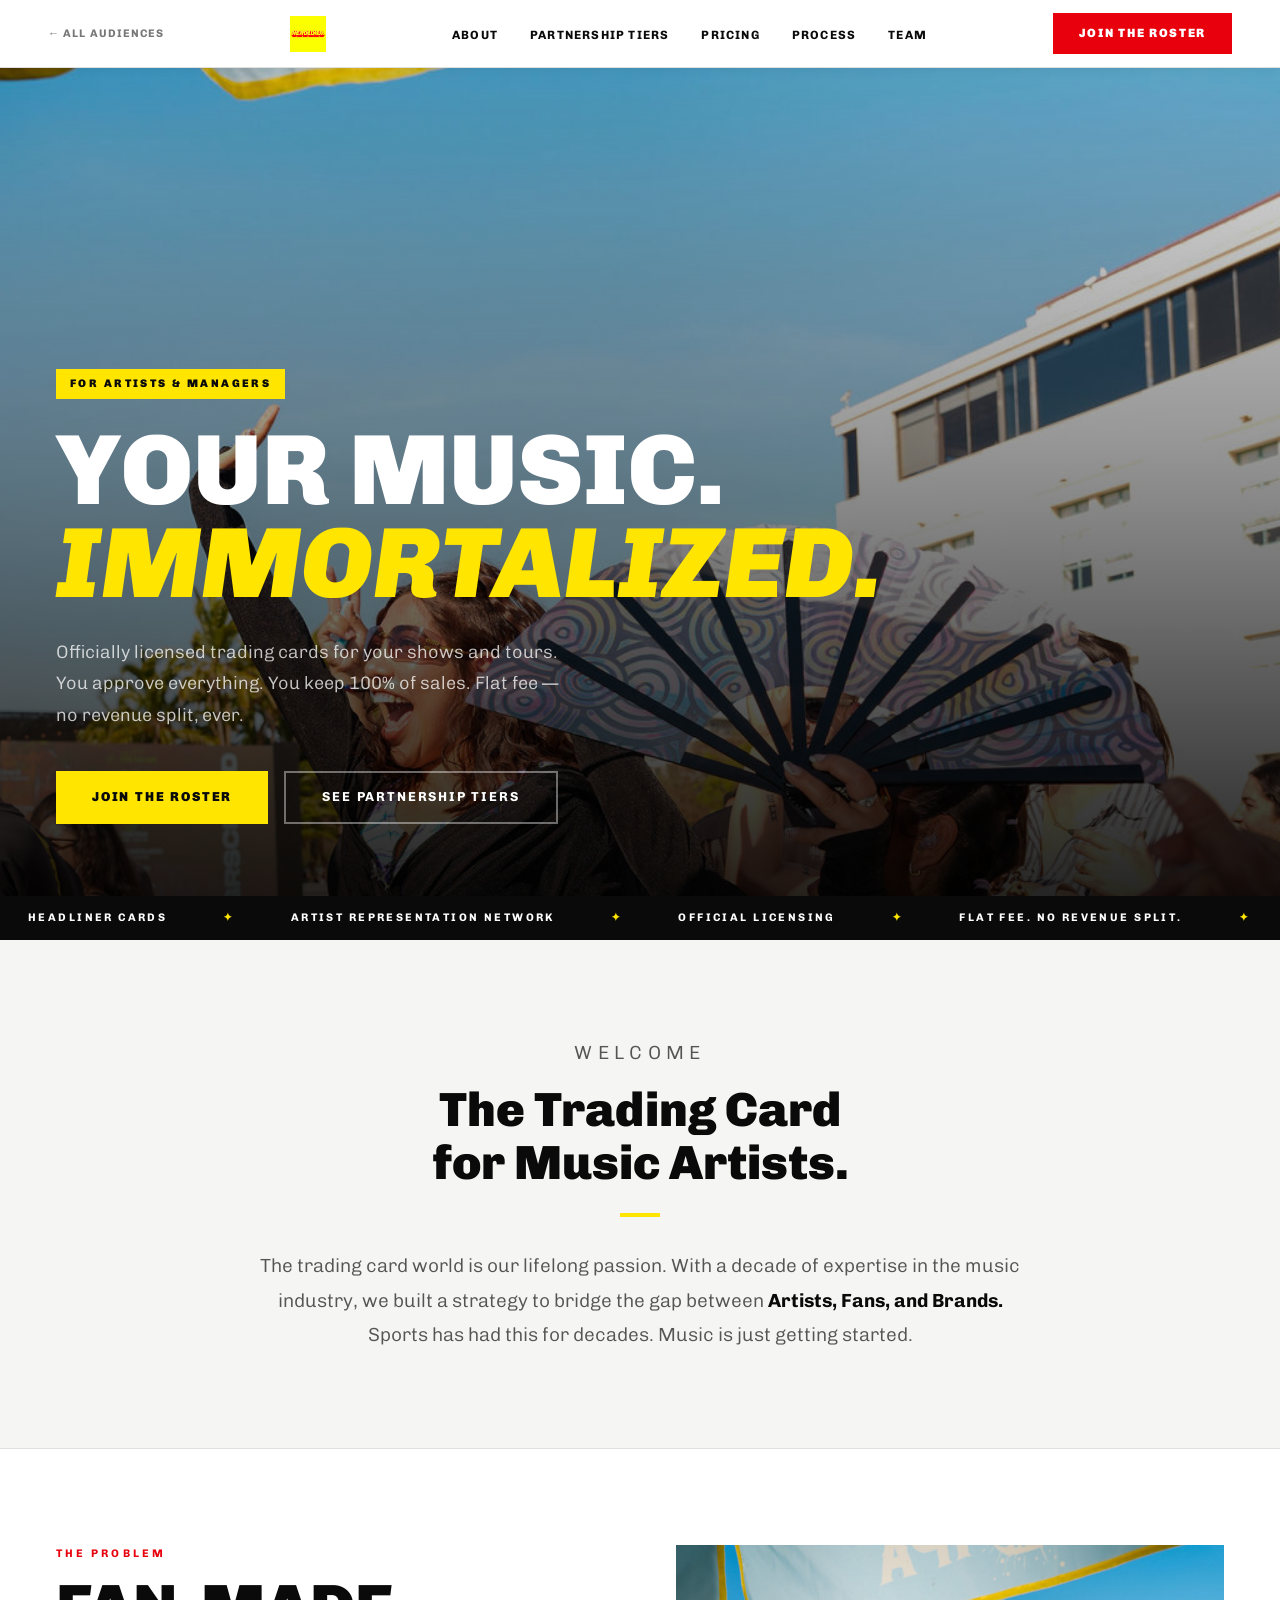
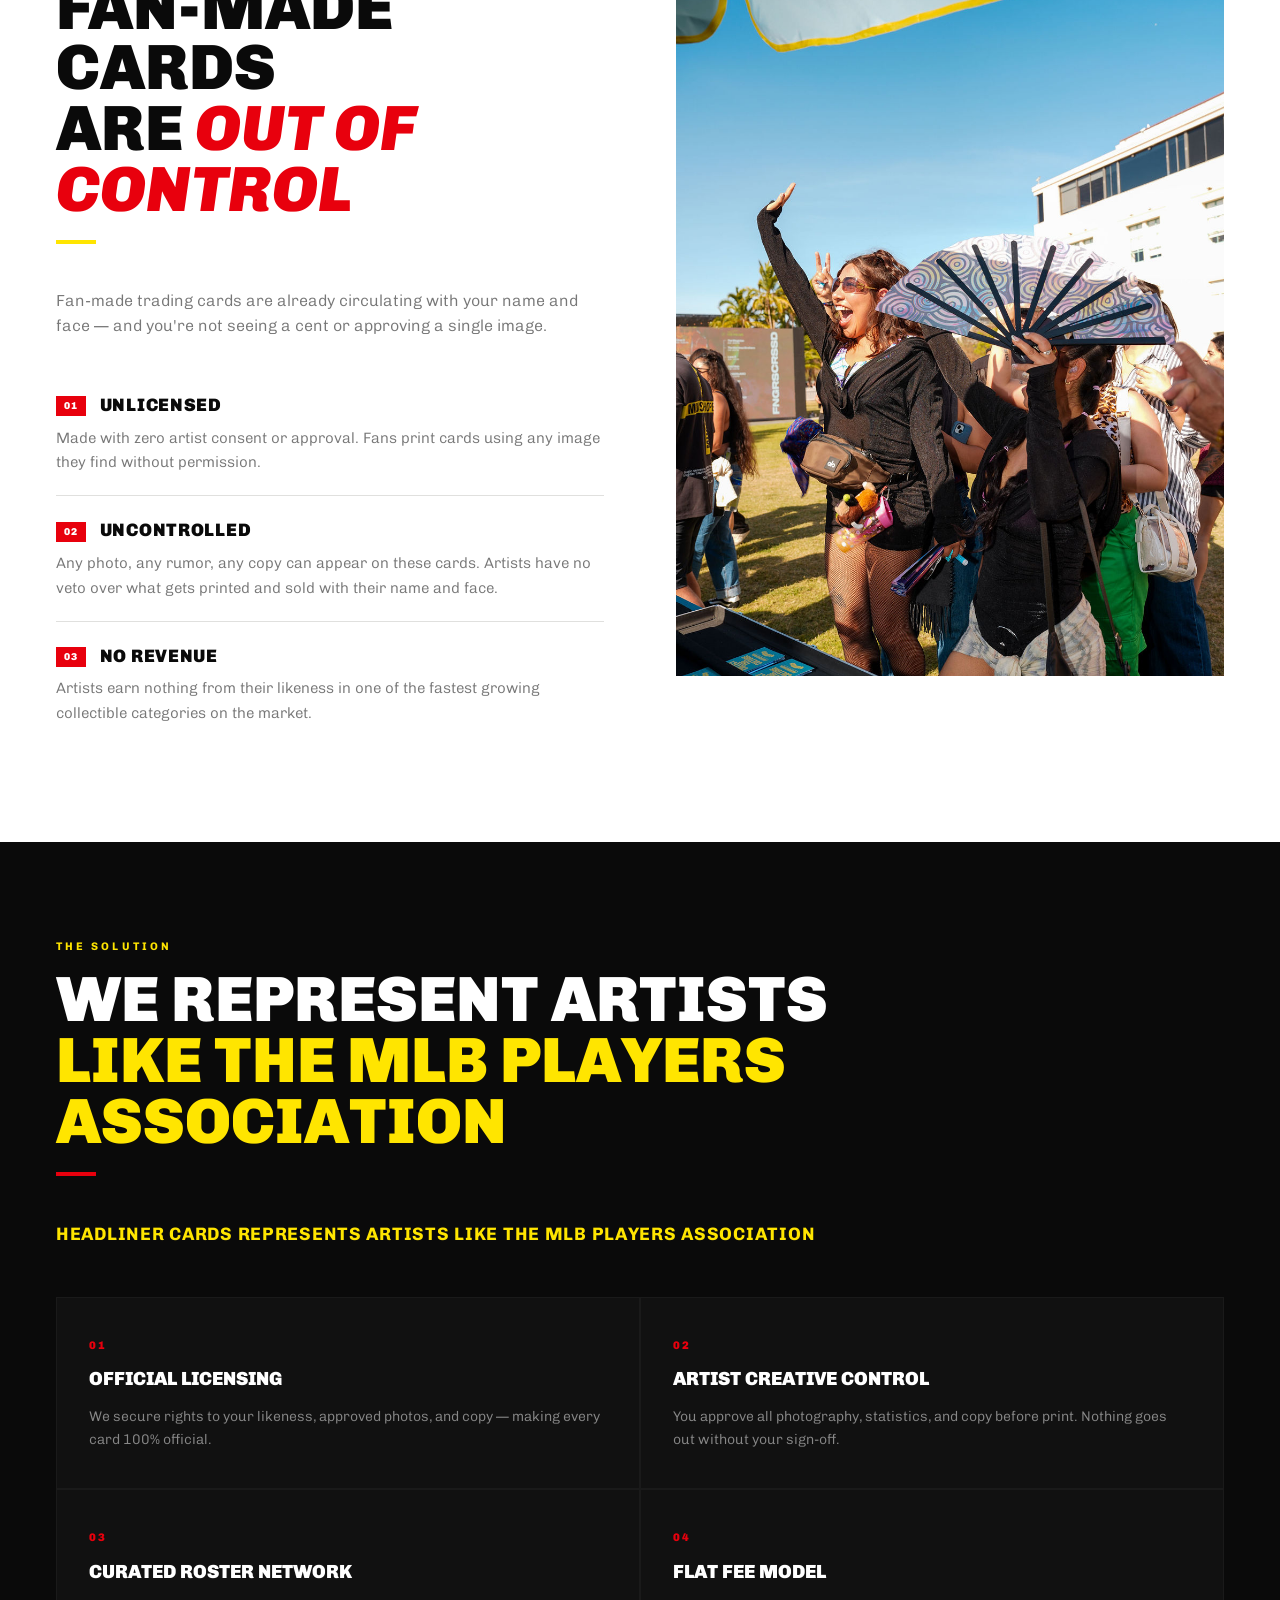
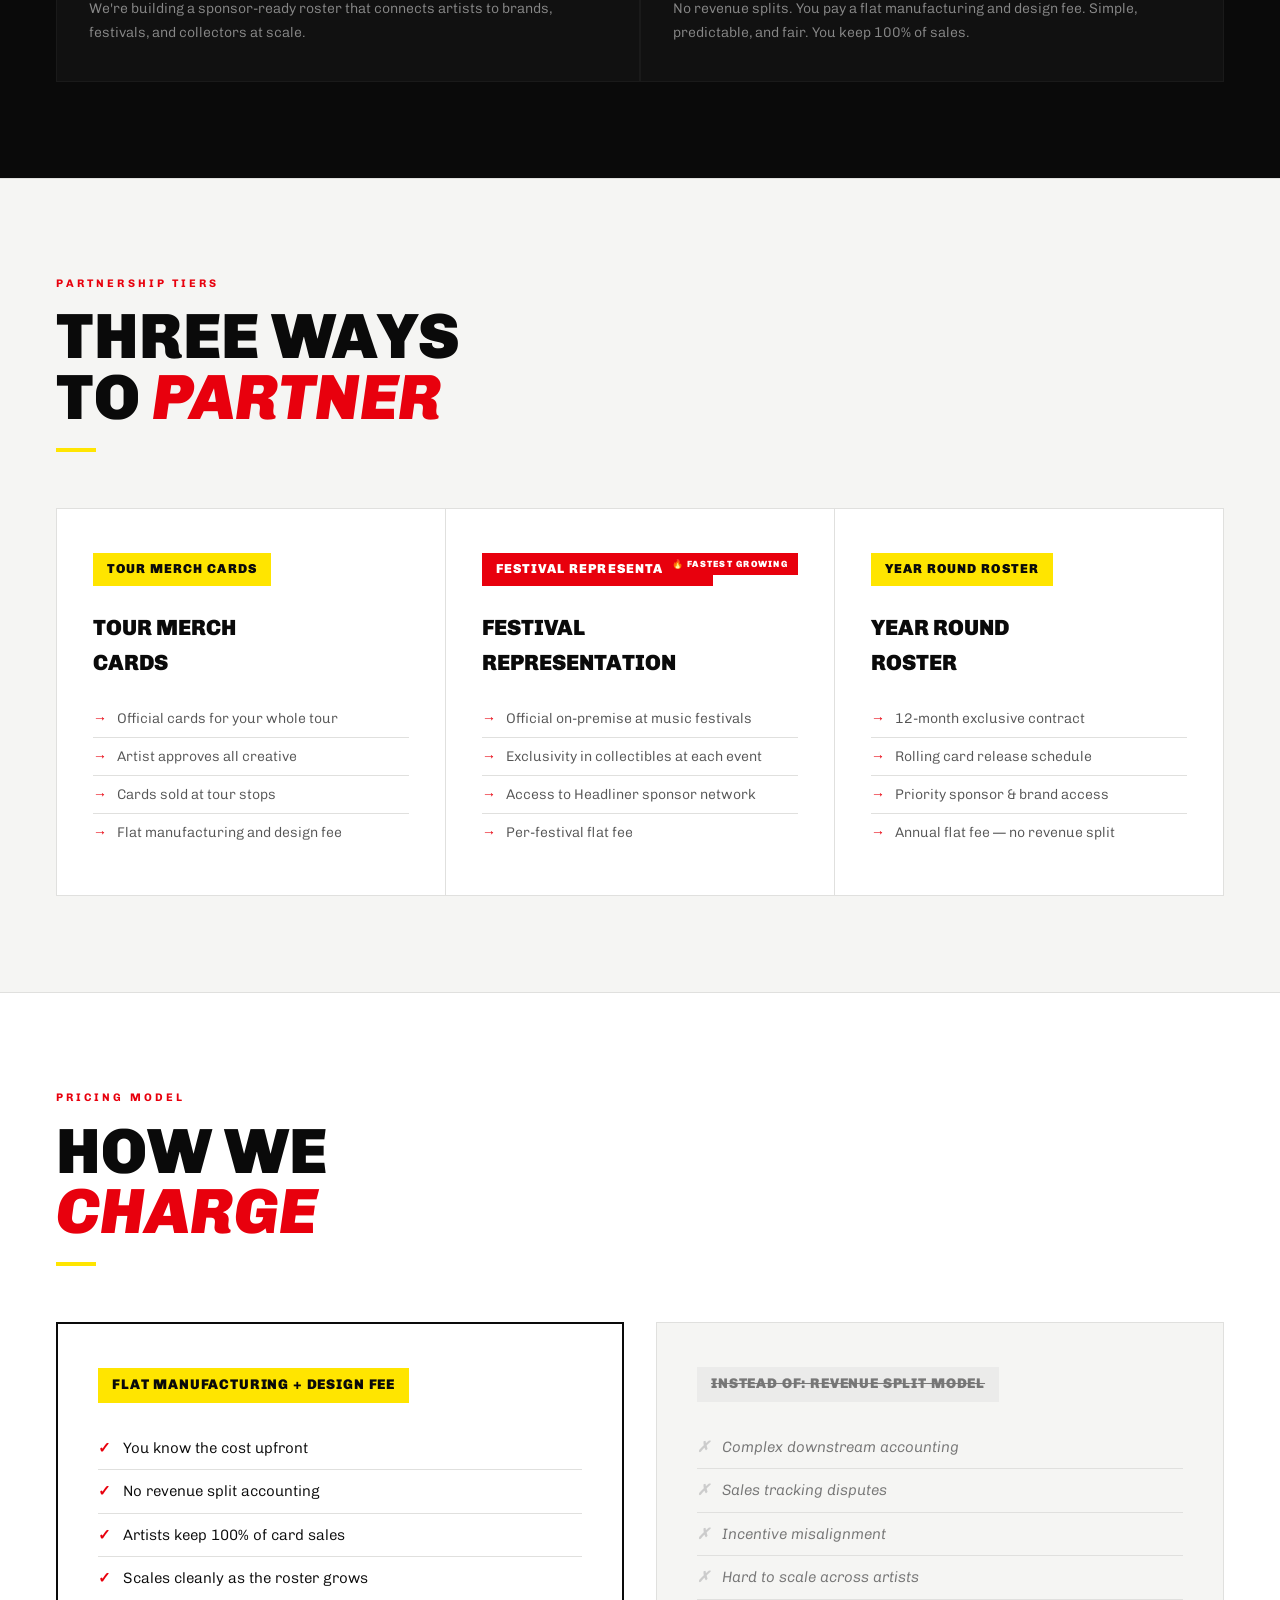
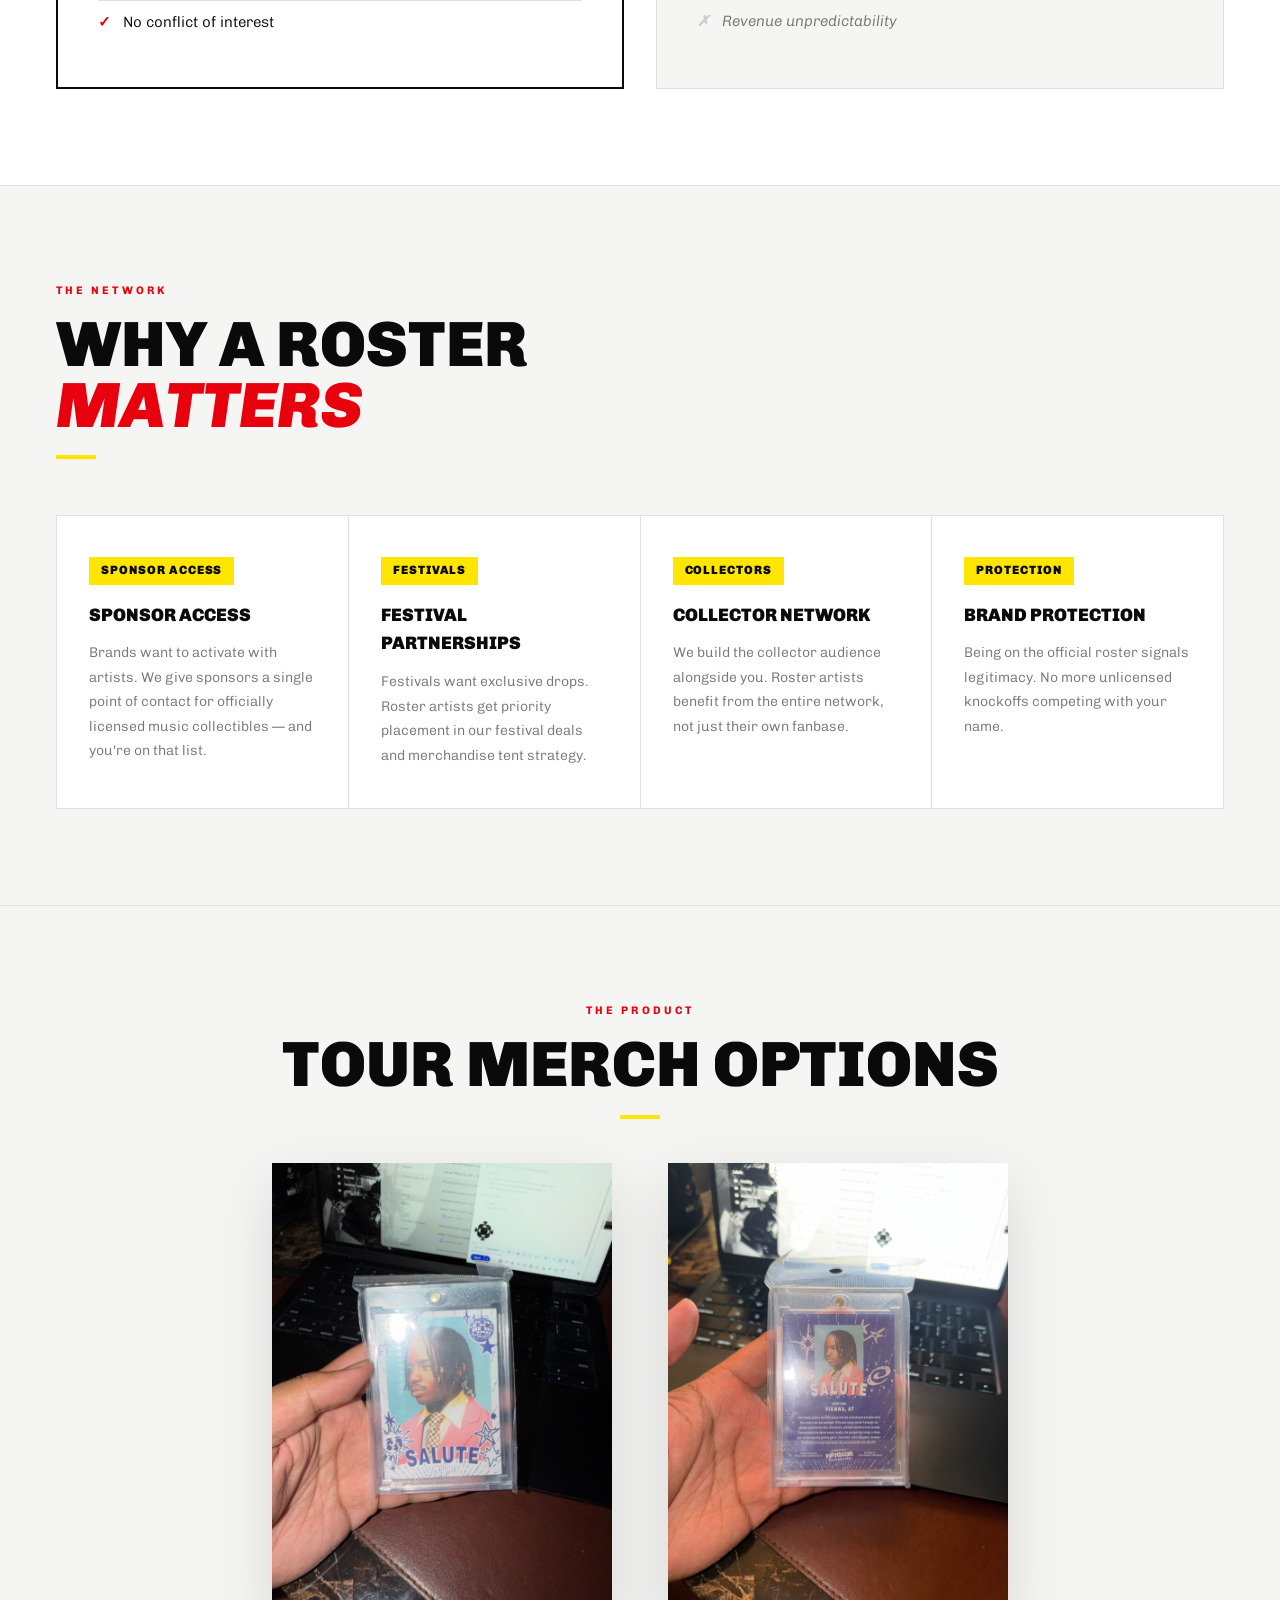
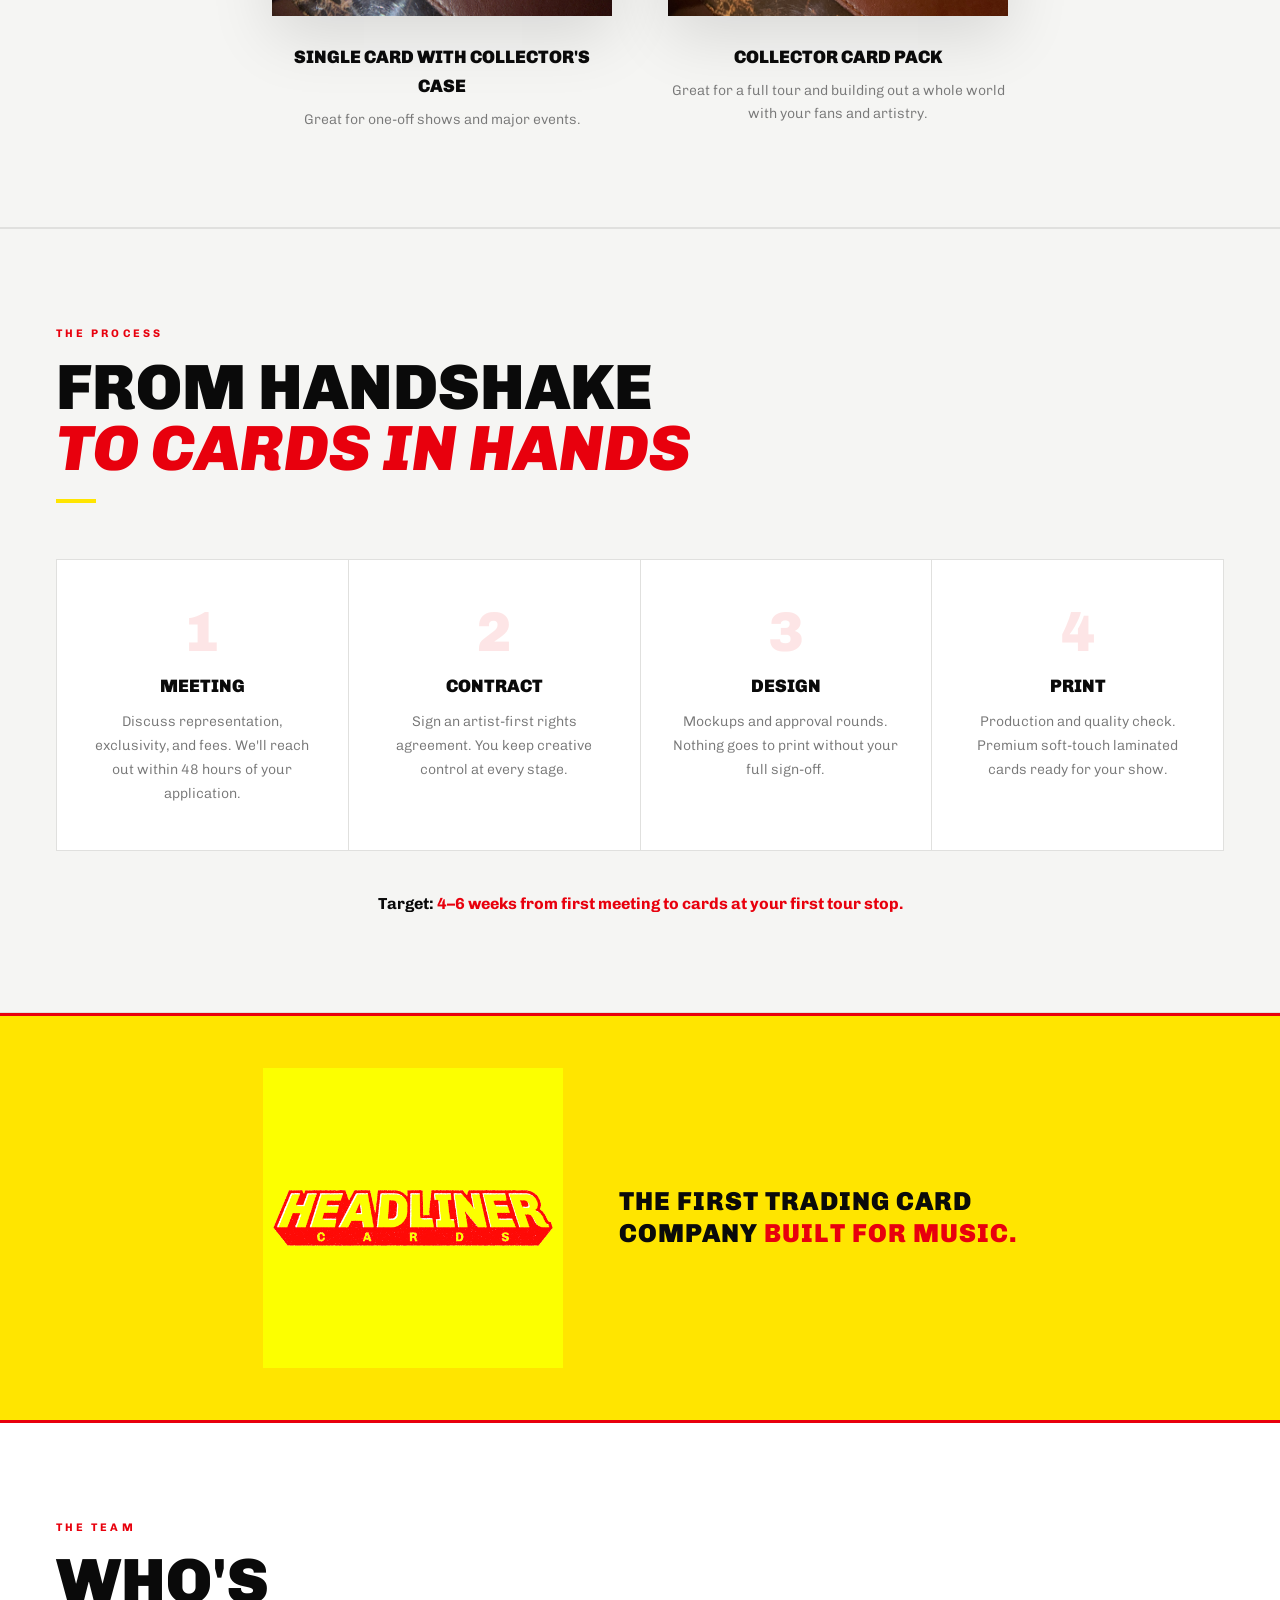
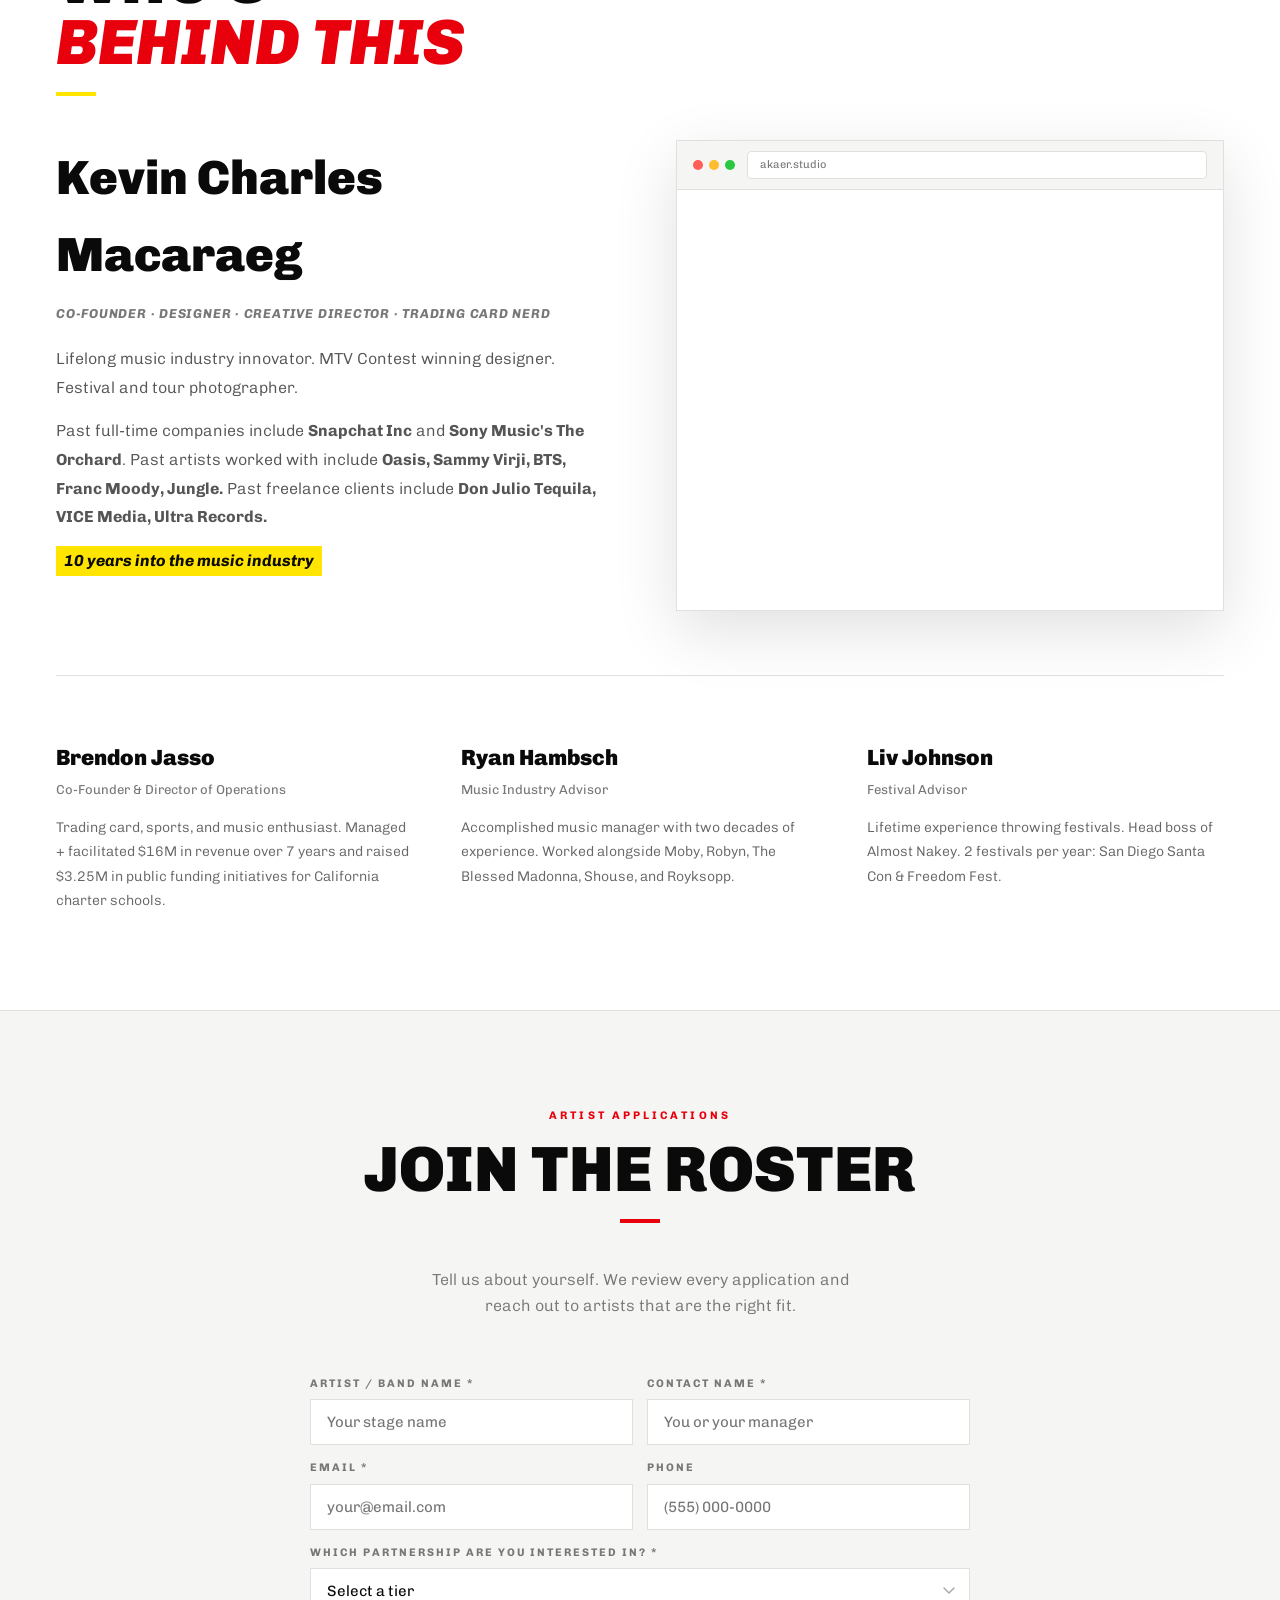
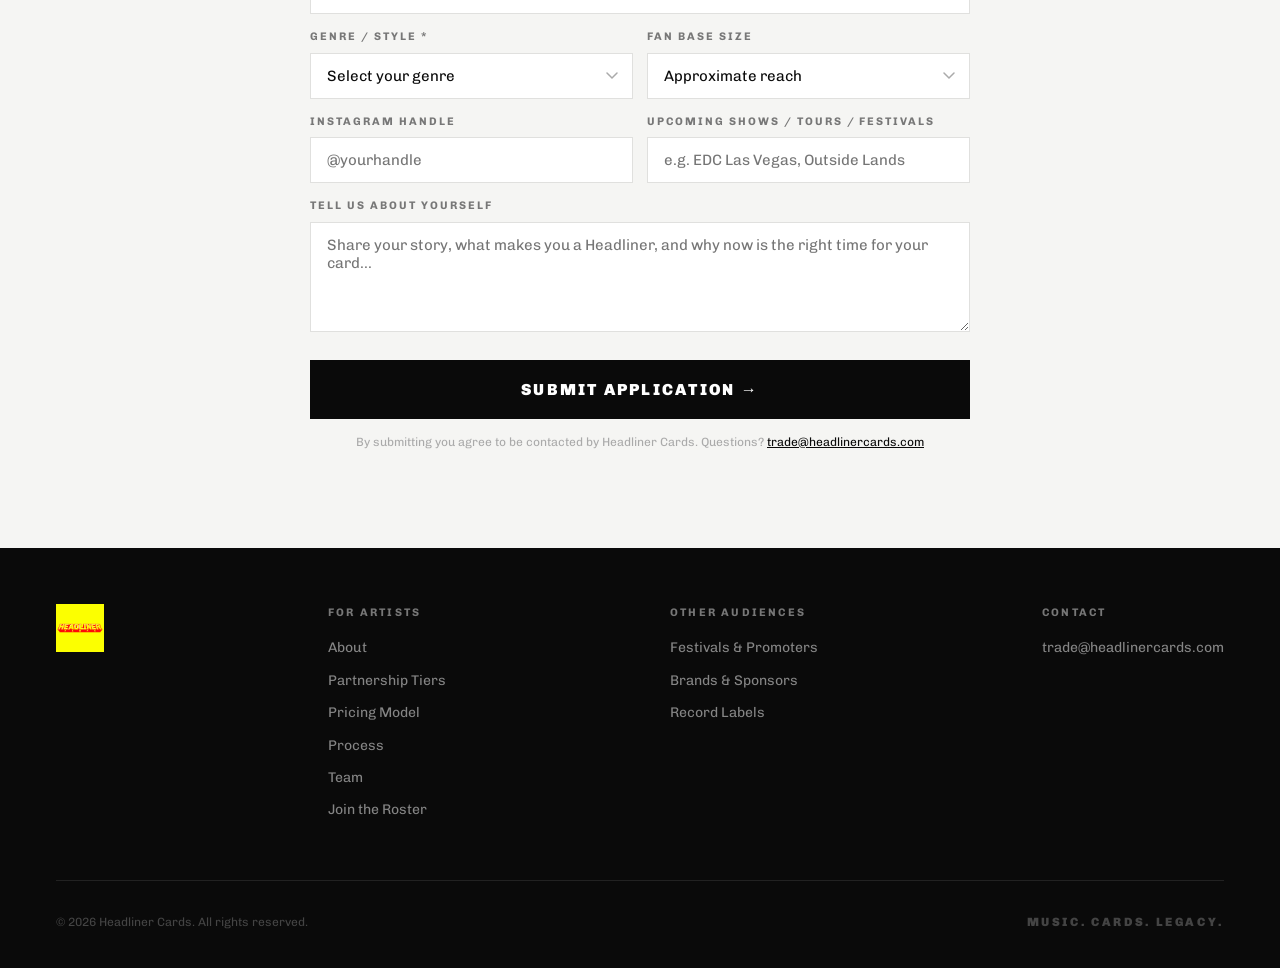
==== commit 6d1a0f56: "Swap CRSSD photos for richer activation set Replace 12 legacy DSC files with 33 new descriptive phot" ====
--- a/artist.html
+++ b/artist.html
@@ -303,7 +303,7 @@
         </ul>
       </div>
       <div>
-        <img src="images/DSC03887.jpg" alt="Performance" style="width:100%;aspect-ratio:3/4;object-fit:cover;object-position:top;" />
+        <img src="images/06-fan-celebrating-rainbow-fan.jpg" alt="Performance" style="width:100%;aspect-ratio:3/4;object-fit:cover;object-position:top;" />
       </div>
     </div>
   </section>
@@ -659,7 +659,7 @@
   </footer>
 
   <script>
-    const slides = ['images/DSC04421.jpg','images/DSC03887.jpg','images/DSC03842.jpg','images/DSC03734.jpg','images/DSC04375.jpg','images/DSC03602.jpg'];
+    const slides = ['images/06-fan-celebrating-rainbow-fan.jpg','images/15-winner-celebration-crowd-cheer.jpg','images/23-solo-fan-psychedelic-portrait.jpg','images/13-couple-card-reveal-bubbles.jpg','images/16-festival-fans-group-portrait.jpg','images/12-collector-examining-cards.jpg'];
     const ss = document.getElementById('slideshow');
     slides.forEach((src, i) => {
       const d = document.createElement('div');
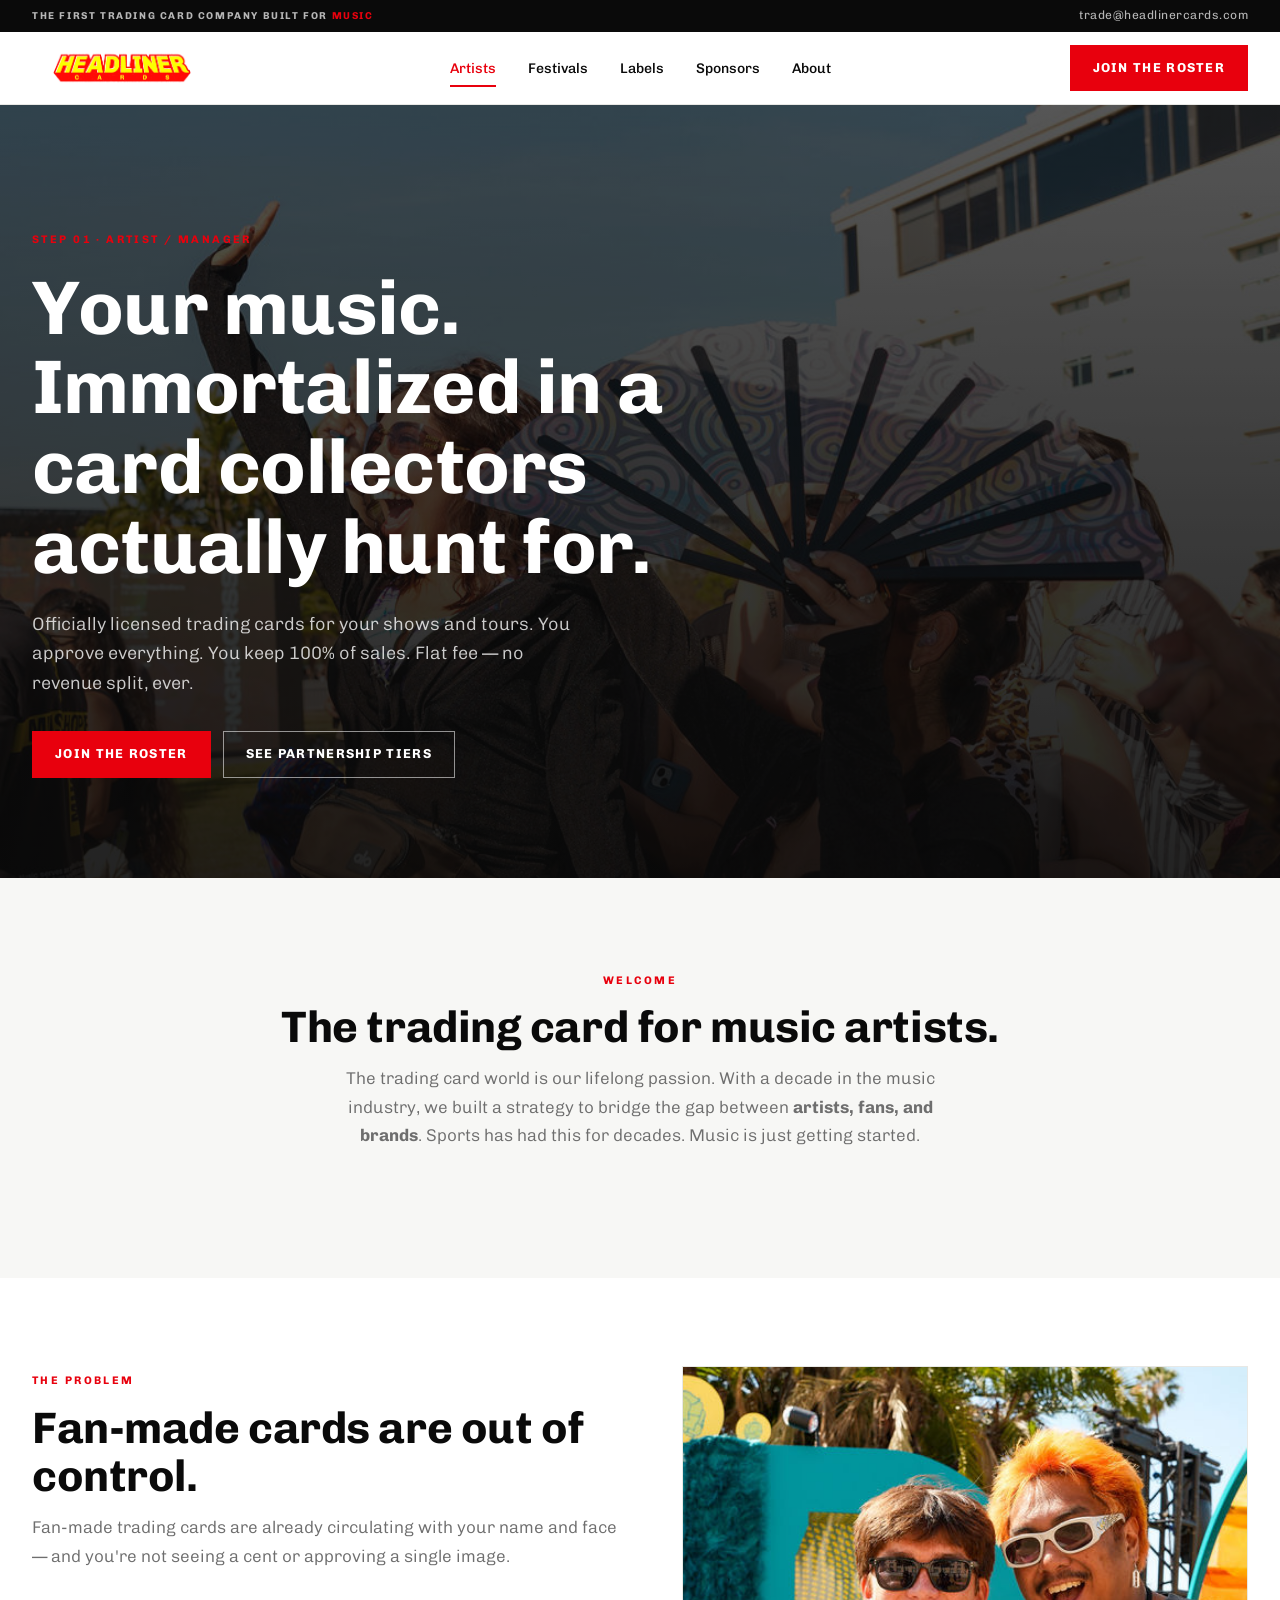
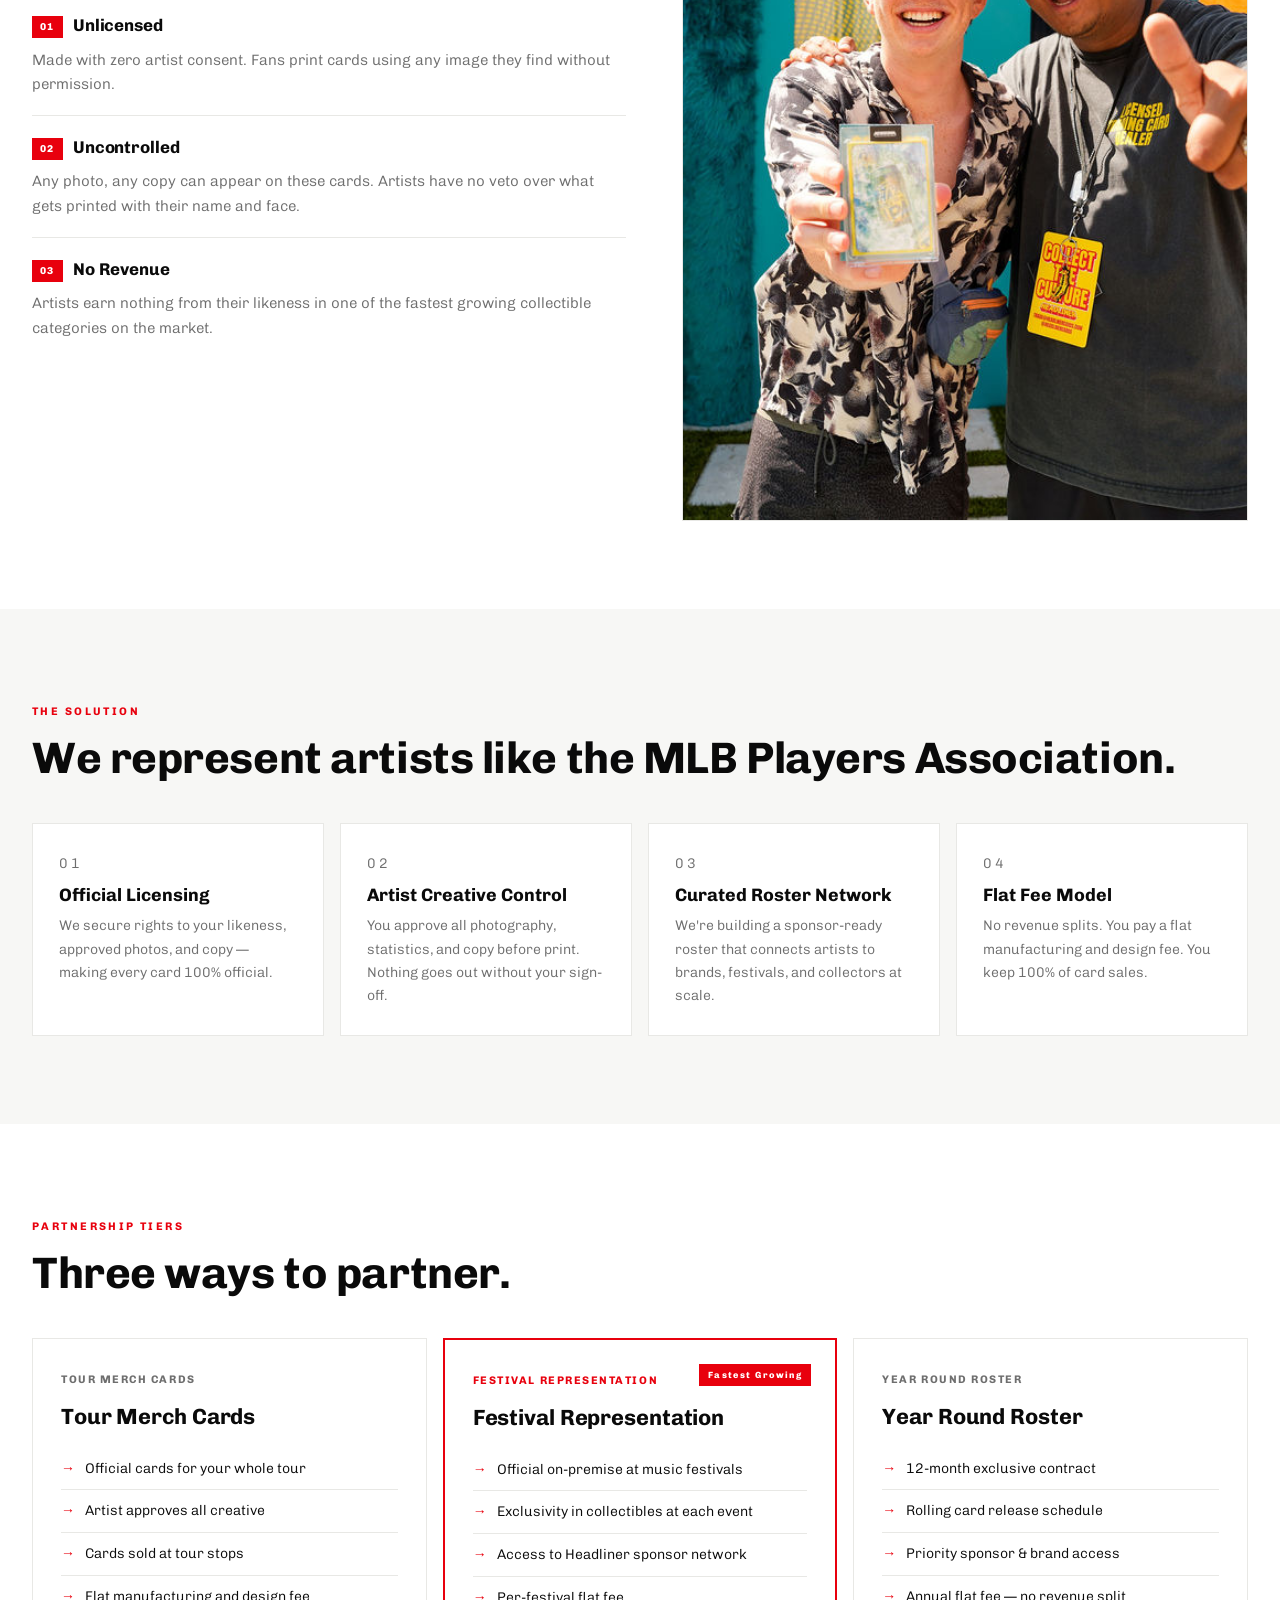
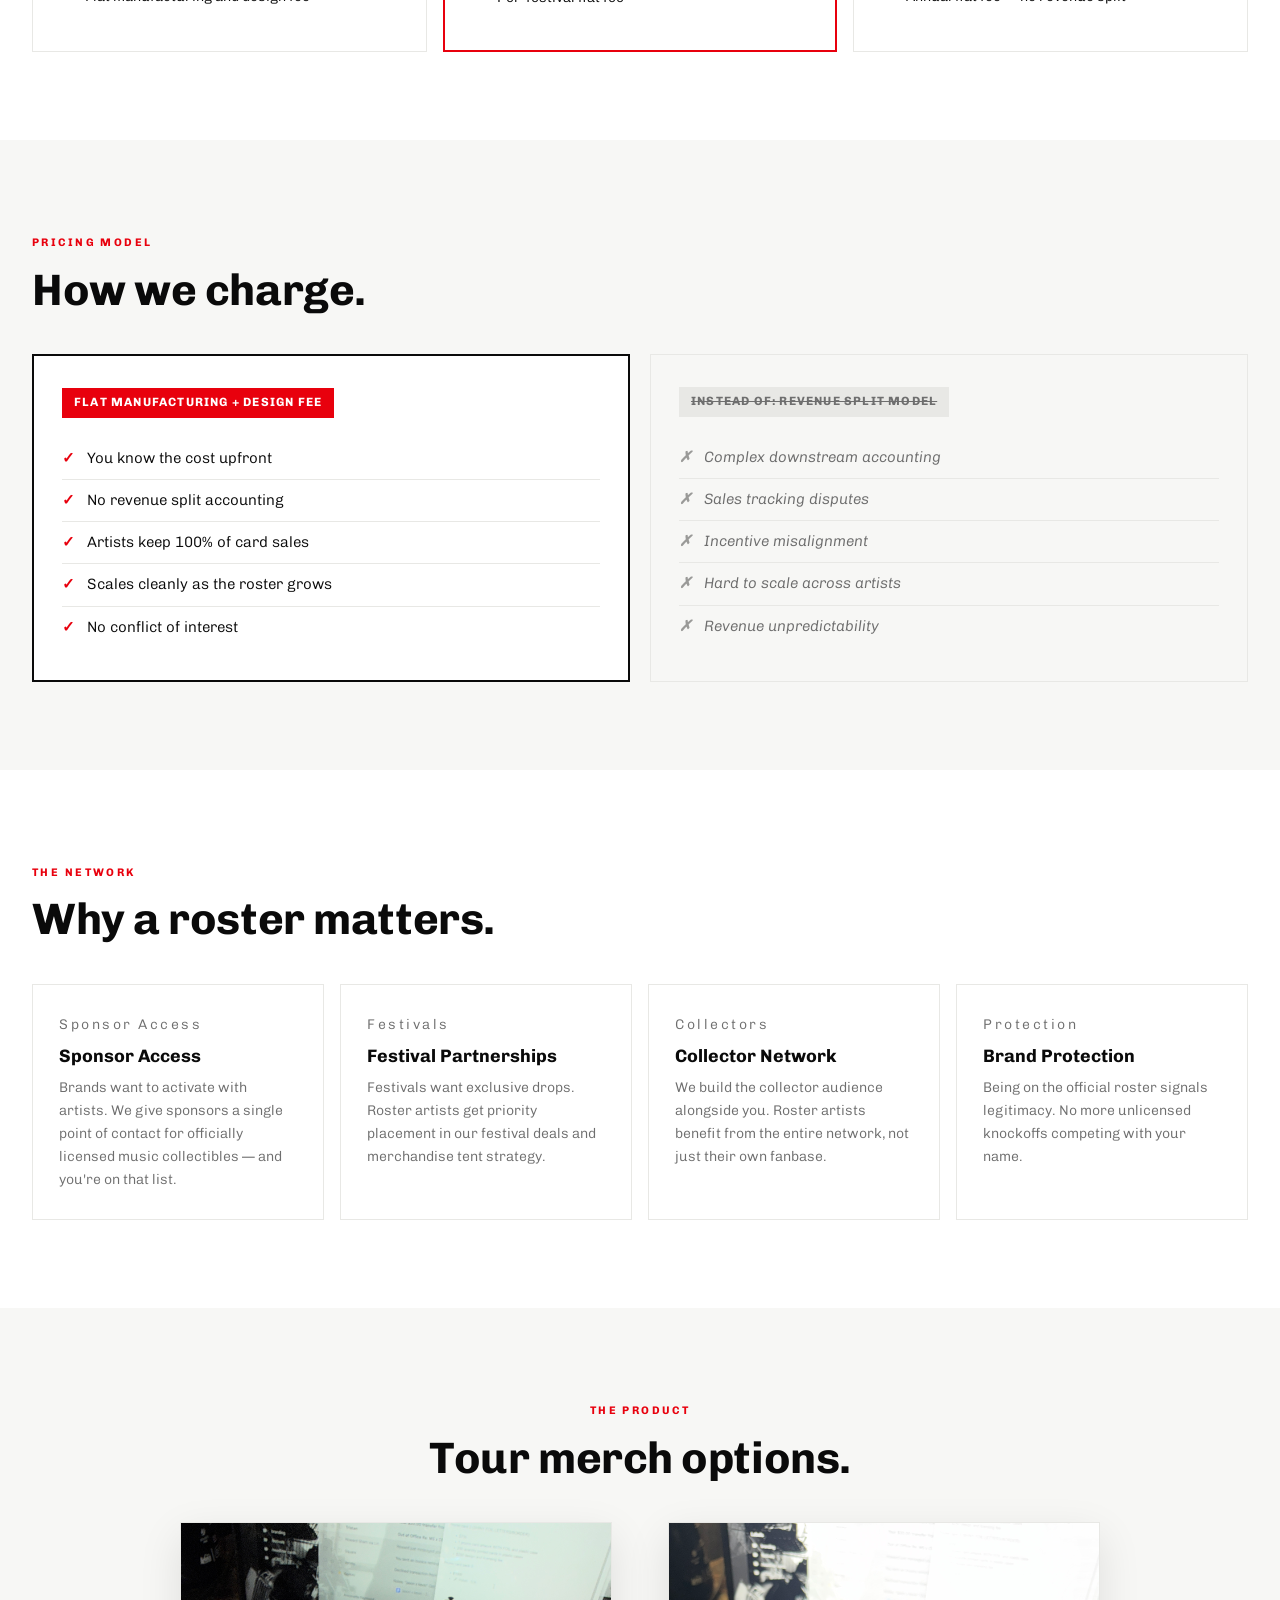
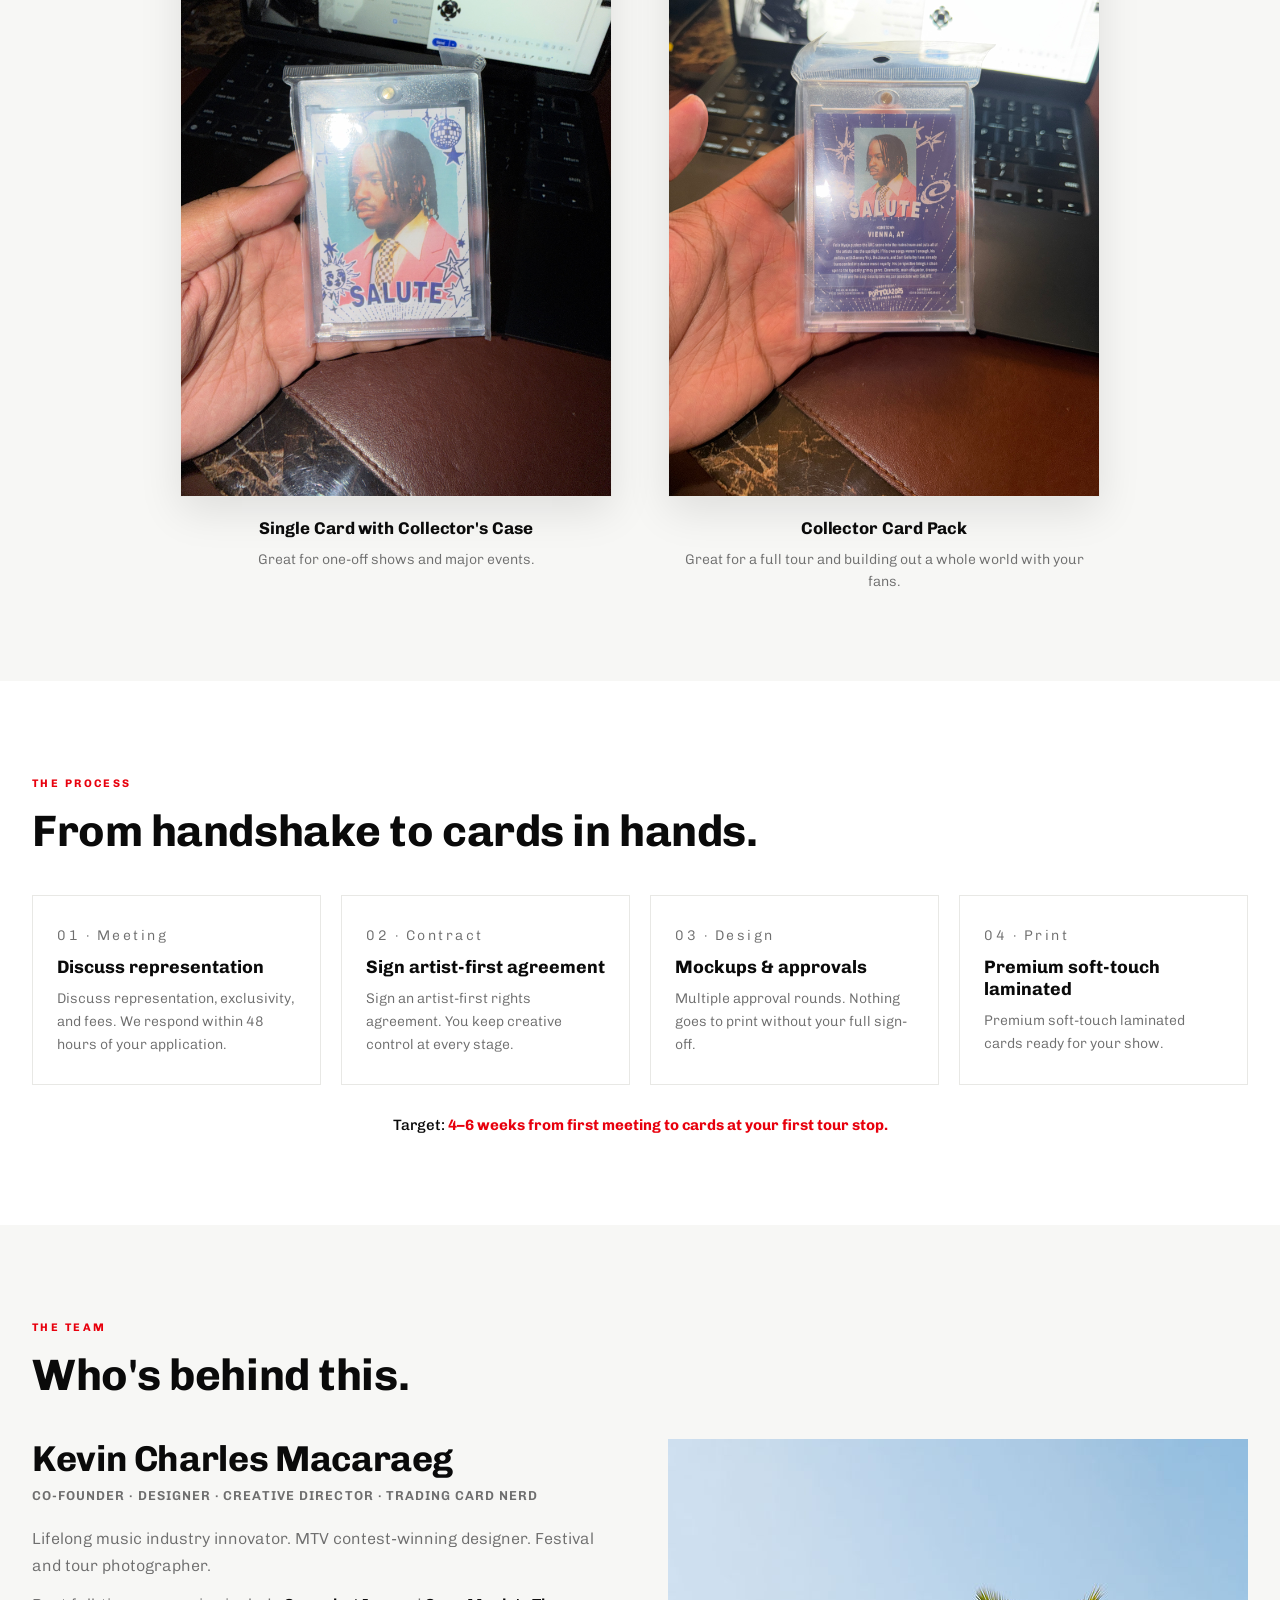
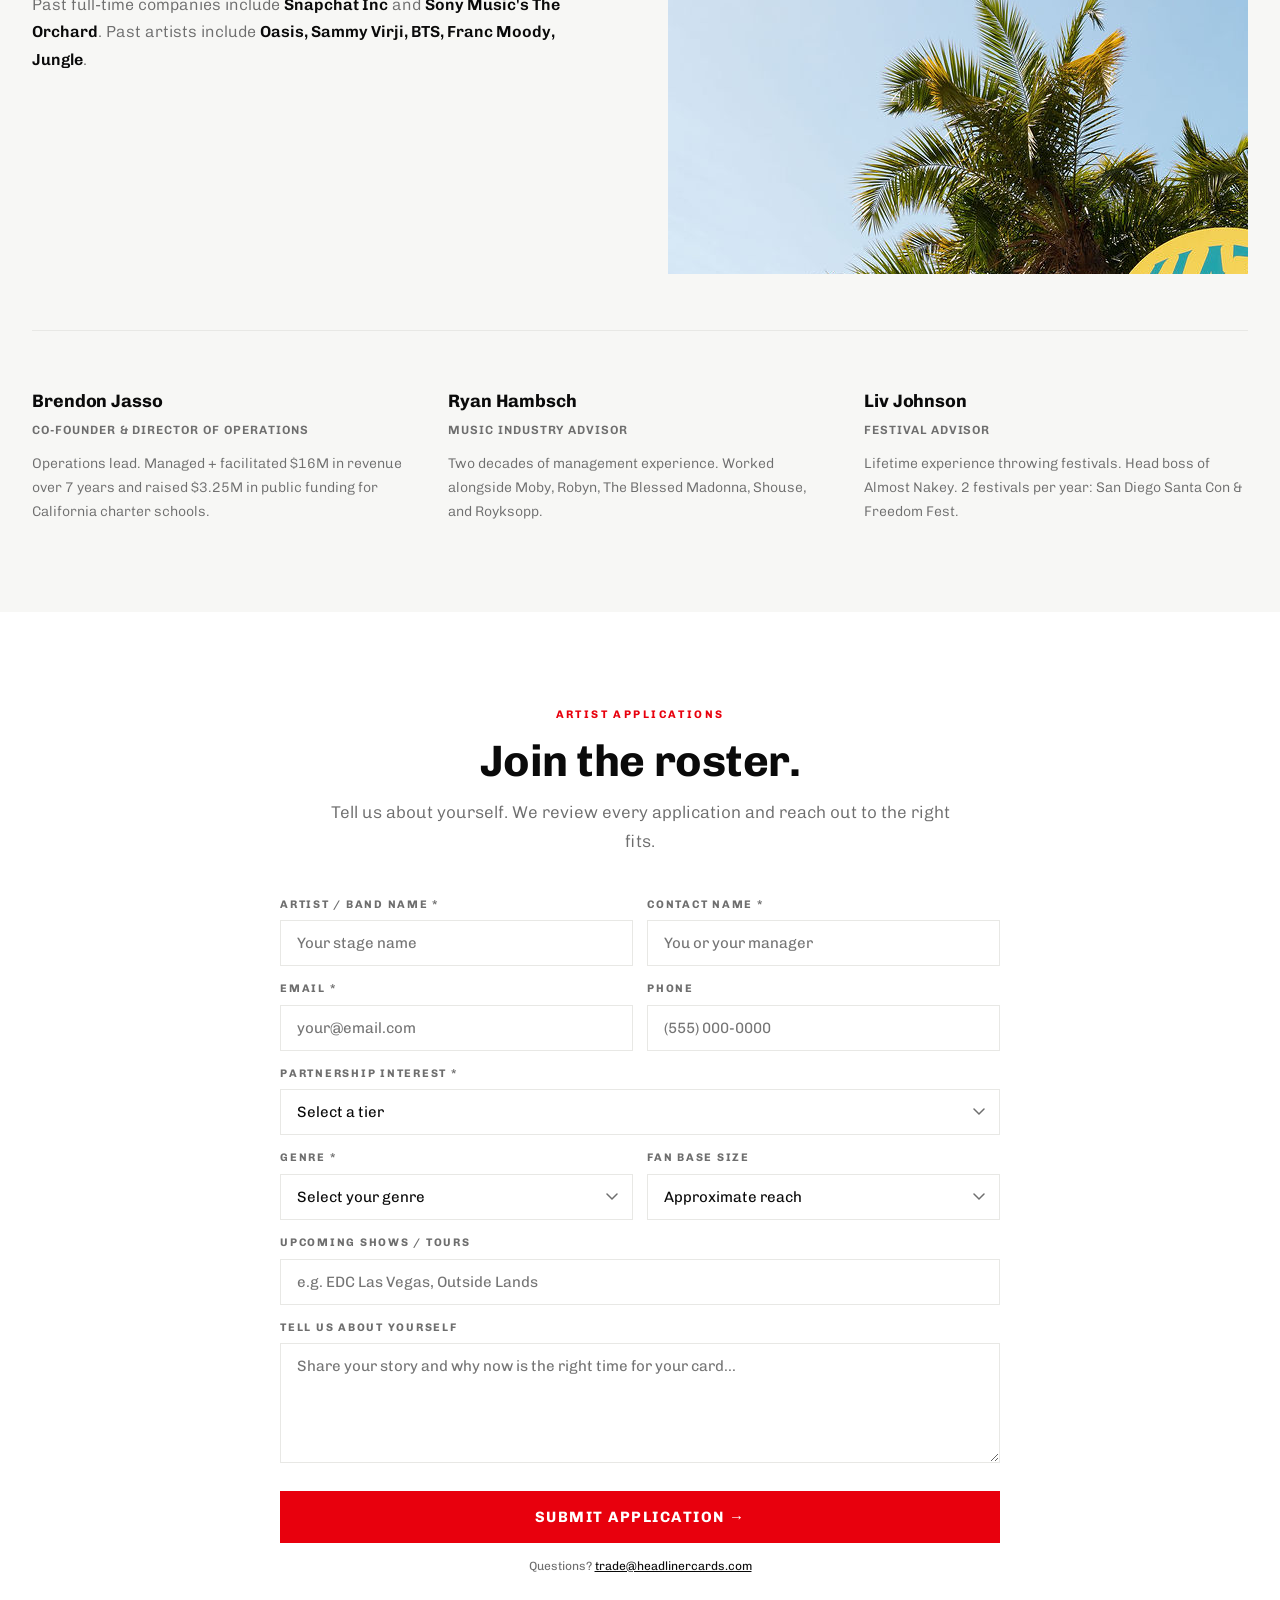
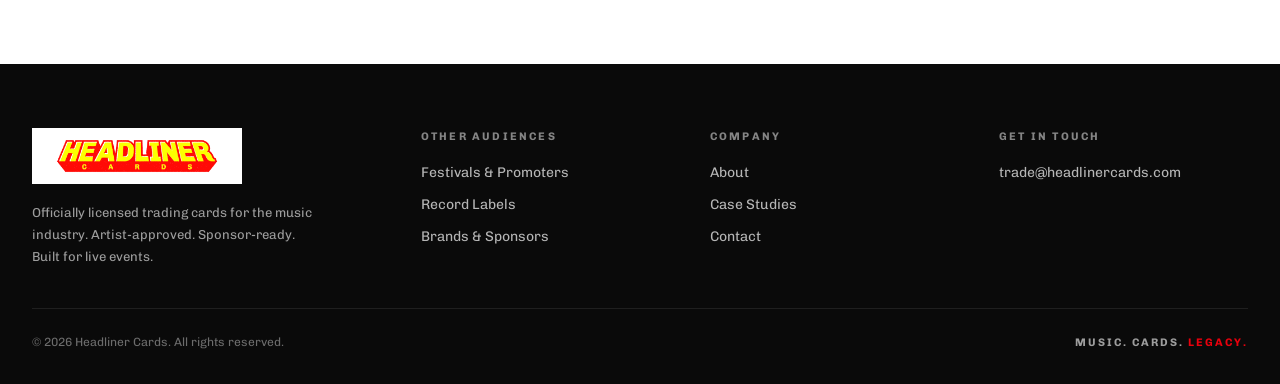
==== commit e119c3b9: "Replace V1 punk styles with V2 Topps-clean design system White-dominant layout, single-red accent, C" ====
--- a/artist.html
+++ b/artist.html
@@ -3,687 +3,346 @@
 <head>
   <meta charset="UTF-8" />
   <meta name="viewport" content="width=device-width, initial-scale=1.0" />
-  <title>Headliner Cards — For Artists & Managers</title>
+  <title>Headliner Cards — For Artists &amp; Managers</title>
+  <meta name="description" content="Officially licensed trading cards for your shows and tours. Artist-approved. Flat fee — no revenue split. You keep 100% of sales." />
   <link rel="preconnect" href="https://fonts.googleapis.com" />
   <link rel="preconnect" href="https://fonts.gstatic.com" crossorigin />
-  <link href="https://fonts.googleapis.com/css2?family=Chivo:ital,wght@0,300;0,400;0,700;0,900;1,700;1,900&display=swap" rel="stylesheet" />
-  <style>
-    *, *::before, *::after { box-sizing: border-box; margin: 0; padding: 0; }
-    :root {
-      --yellow: #FFE500; --red: #E8000D; --black: #0A0A0A;
-      --white: #FFFFFF; --off: #F5F5F3; --light: #EBEBEA;
-      --muted: #777777; --border: #E0E0DE;
-    }
-    html { scroll-behavior: smooth; }
-    body { background: var(--white); color: var(--black); font-family: 'Chivo', sans-serif; font-size: 16px; line-height: 1.6; overflow-x: hidden; }
-
-    nav {
-      position: fixed; top: 0; left: 0; right: 0; z-index: 100;
-      display: flex; align-items: center; justify-content: space-between;
-      padding: 0 48px; height: 68px;
-      background: var(--white); border-bottom: 1px solid var(--border);
-      box-shadow: 0 1px 12px rgba(0,0,0,0.06);
-    }
-    .nav-back { font-size: 11px; font-weight: 700; letter-spacing: 0.1em; text-transform: uppercase; color: var(--muted); text-decoration: none; transition: color 0.2s; white-space: nowrap; }
-    .nav-back:hover { color: var(--red); }
-    .nav-logo img { height: 36px; width: auto; display: block; }
-    .nav-links { display: flex; gap: 32px; list-style: none; }
-    .nav-links a { color: var(--black); text-decoration: none; font-weight: 700; font-size: 12px; letter-spacing: 0.1em; text-transform: uppercase; transition: color 0.2s; }
-    .nav-links a:hover { color: var(--red); }
-    .nav-cta { background: var(--red); color: var(--white); font-weight: 900; font-size: 12px; letter-spacing: 0.14em; text-transform: uppercase; padding: 11px 26px; text-decoration: none; transition: opacity 0.2s; }
-    .nav-cta:hover { opacity: 0.85; }
-
-    .hero { position: relative; height: 92vh; min-height: 620px; margin-top: 68px; display: flex; align-items: flex-end; overflow: hidden; }
-    .hero-slideshow { position: absolute; inset: 0; }
-    .hero-slide { position: absolute; inset: 0; background-size: cover; background-position: center 20%; opacity: 0; transition: opacity 1.4s ease-in-out; }
-    .hero-slide.active { opacity: 1; }
-    .hero-overlay { position: absolute; inset: 0; background: linear-gradient(to top, rgba(0,0,0,0.85) 0%, rgba(0,0,0,0.4) 55%, rgba(0,0,0,0.1) 100%); z-index: 1; }
-    .hero-content { position: relative; z-index: 2; padding: 0 56px 72px; max-width: 860px; }
-    .hero-eyebrow { display: inline-block; background: var(--yellow); color: var(--black); font-size: 11px; font-weight: 900; letter-spacing: 0.22em; text-transform: uppercase; padding: 6px 14px; margin-bottom: 24px; }
-    .hero h1 { font-weight: 900; font-size: clamp(48px, 8vw, 100px); line-height: 0.93; text-transform: uppercase; color: var(--white); margin-bottom: 28px; }
-    .hero h1 em { font-style: italic; color: var(--yellow); }
-    .hero-sub { font-size: 18px; color: rgba(255,255,255,0.75); max-width: 520px; margin-bottom: 40px; font-weight: 300; line-height: 1.75; }
-    .btn-yellow { display: inline-block; background: var(--yellow); color: var(--black); font-weight: 900; font-size: 13px; letter-spacing: 0.14em; text-transform: uppercase; padding: 16px 36px; text-decoration: none; margin-right: 12px; transition: opacity 0.2s; }
-    .btn-yellow:hover { opacity: 0.88; }
-    .btn-outline-white { display: inline-block; border: 2px solid rgba(255,255,255,0.4); color: var(--white); font-weight: 700; font-size: 13px; letter-spacing: 0.14em; text-transform: uppercase; padding: 14px 36px; text-decoration: none; transition: border-color 0.2s, color 0.2s; }
-    .btn-outline-white:hover { border-color: var(--yellow); color: var(--yellow); }
-
-    .ticker-wrap { overflow: hidden; background: var(--black); padding: 13px 0; }
-    .ticker { display: flex; animation: ticker 32s linear infinite; width: max-content; }
-    .ticker-item { font-weight: 700; font-size: 11px; letter-spacing: 0.22em; text-transform: uppercase; color: var(--white); padding: 0 28px; white-space: nowrap; }
-    .ticker-sep { color: var(--yellow); }
-    @keyframes ticker { from { transform: translateX(0); } to { transform: translateX(-50%); } }
-
-    section { padding: 96px 56px; }
-    .section-label { font-size: 11px; font-weight: 700; letter-spacing: 0.28em; text-transform: uppercase; color: var(--red); margin-bottom: 14px; }
-    .section-title { font-weight: 900; font-size: clamp(36px, 5vw, 68px); line-height: 0.95; text-transform: uppercase; color: var(--black); margin-bottom: 20px; }
-    .section-title em { font-style: italic; color: var(--red); }
-    .rule { width: 40px; height: 4px; background: var(--yellow); margin-bottom: 44px; }
-    .inner { max-width: 1200px; margin: 0 auto; }
-
-    .welcome-section { background: var(--off); border-bottom: 1px solid var(--border); }
-    .welcome-inner { max-width: 760px; margin: 0 auto; text-align: center; }
-    .welcome-inner h2 { font-weight: 900; font-size: clamp(28px, 4vw, 48px); margin-bottom: 24px; line-height: 1.1; }
-    .welcome-inner p { font-size: 19px; color: #555; line-height: 1.8; font-weight: 300; }
-    .welcome-inner p strong { color: var(--black); font-weight: 700; }
-
-    .problem-section { background: var(--white); }
-    .problem-grid { display: grid; grid-template-columns: 1fr 1fr; gap: 72px; align-items: start; }
-    .problem-list { list-style: none; margin-top: 8px; }
-    .problem-list li { padding: 20px 0; border-bottom: 1px solid var(--border); }
-    .problem-list li:last-child { border-bottom: none; }
-    .prob-title { font-weight: 900; font-size: 18px; text-transform: uppercase; letter-spacing: 0.04em; margin-bottom: 6px; }
-    .prob-title span { display: inline-block; background: var(--red); color: var(--white); font-size: 10px; font-weight: 900; letter-spacing: 0.1em; padding: 2px 8px; margin-right: 10px; vertical-align: middle; }
-    .prob-desc { font-size: 15px; color: var(--muted); line-height: 1.65; font-weight: 300; }
-
-    .solution-section { background: var(--black); }
-    .solution-section .section-label { color: var(--yellow); }
-    .solution-section .section-title { color: var(--white); }
-    .solution-section .section-title em { color: var(--yellow); font-style: normal; }
-    .solution-section .rule { background: var(--red); }
-    .solution-sub { font-size: 18px; font-weight: 700; color: var(--yellow); margin-bottom: 48px; text-transform: uppercase; letter-spacing: 0.04em; }
-    .solution-grid { display: grid; grid-template-columns: repeat(2,1fr); gap: 2px; background: #1a1a1a; border: 1px solid #1a1a1a; }
-    .solution-item { background: #111; padding: 36px 32px; border-top: 3px solid transparent; transition: border-color 0.2s; }
-    .solution-item:hover { border-color: var(--yellow); }
-    .sol-num { font-weight: 900; font-size: 11px; letter-spacing: 0.2em; color: var(--red); margin-bottom: 10px; }
-    .sol-title { font-weight: 900; font-size: 19px; text-transform: uppercase; color: var(--white); margin-bottom: 10px; }
-    .sol-desc { font-size: 14px; color: rgba(255,255,255,0.5); line-height: 1.7; font-weight: 300; }
-
-    .partner-section { background: var(--off); border-top: 1px solid var(--border); border-bottom: 1px solid var(--border); }
-    .partner-grid { display: grid; grid-template-columns: repeat(3,1fr); gap: 1px; background: var(--border); border: 1px solid var(--border); margin-top: 56px; }
-    .partner-card { background: var(--white); padding: 44px 36px; position: relative; }
-    .partner-tag { display: inline-block; background: var(--yellow); color: var(--black); font-weight: 900; font-size: 13px; letter-spacing: 0.08em; text-transform: uppercase; padding: 6px 14px; margin-bottom: 24px; }
-    .partner-tag.red { background: var(--red); color: var(--white); }
-    .partner-badge { position: absolute; top: 44px; right: 36px; background: var(--red); color: var(--white); font-size: 9px; font-weight: 900; letter-spacing: 0.14em; text-transform: uppercase; padding: 4px 10px; }
-    .partner-card h3 { font-weight: 900; font-size: 22px; text-transform: uppercase; margin-bottom: 20px; }
-    .partner-list { list-style: none; }
-    .partner-list li { font-size: 14px; color: #555; padding: 8px 0; border-bottom: 1px solid var(--border); line-height: 1.5; display: flex; gap: 10px; align-items: baseline; font-weight: 300; }
-    .partner-list li:last-child { border-bottom: none; }
-    .partner-list li::before { content: '→'; color: var(--red); font-weight: 700; flex-shrink: 0; }
-
-    .charge-section { background: var(--white); }
-    .charge-grid { display: grid; grid-template-columns: 1fr 1fr; gap: 32px; margin-top: 56px; }
-    .charge-box { padding: 44px 40px; }
-    .charge-box.yes { border: 2px solid var(--black); }
-    .charge-box.no { background: var(--off); border: 1px solid var(--border); }
-    .charge-tag { display: inline-block; font-weight: 900; font-size: 14px; text-transform: uppercase; letter-spacing: 0.06em; padding: 6px 14px; margin-bottom: 24px; }
-    .charge-tag.yes { background: var(--yellow); color: var(--black); }
-    .charge-tag.no { background: var(--light); color: var(--muted); text-decoration: line-through; }
-    .charge-list { list-style: none; }
-    .charge-list li { font-size: 15px; padding: 10px 0; border-bottom: 1px solid var(--border); display: flex; gap: 12px; align-items: baseline; line-height: 1.5; font-weight: 300; }
-    .charge-list li:last-child { border-bottom: none; }
-    .charge-list.yes li::before { content: '✓'; color: var(--red); font-weight: 900; flex-shrink: 0; }
-    .charge-list.no li { color: var(--muted); font-style: italic; }
-    .charge-list.no li::before { content: '✗'; color: #ccc; font-weight: 900; flex-shrink: 0; }
-
-    .roster-section { background: var(--off); border-top: 1px solid var(--border); }
-    .roster-grid { display: grid; grid-template-columns: repeat(4,1fr); gap: 1px; background: var(--border); border: 1px solid var(--border); margin-top: 56px; }
-    .roster-item { background: var(--white); padding: 40px 32px; transition: background 0.2s; }
-    .roster-item:hover { background: #FAFAF8; }
-    .roster-tag { display: inline-block; background: var(--yellow); color: var(--black); font-weight: 900; font-size: 12px; letter-spacing: 0.08em; text-transform: uppercase; padding: 4px 12px; margin-bottom: 16px; }
-    .roster-item h3 { font-weight: 900; font-size: 18px; text-transform: uppercase; margin-bottom: 12px; }
-    .roster-item p { font-size: 14px; color: var(--muted); line-height: 1.75; font-weight: 300; }
-
-    .gallery-section { background: var(--black); }
-    .gallery-section .section-label { color: var(--yellow); }
-    .gallery-section .section-title { color: var(--white); }
-    .gallery-section .section-title em { color: var(--yellow); font-style: normal; }
-    .gallery-section .rule { background: var(--red); }
-    .gallery-section .section-sub { color: rgba(255,255,255,0.45); font-size:16px; font-weight:300; max-width:500px; }
-    .gallery-grid { columns: 3; gap: 6px; max-width: 1400px; margin: 48px auto 0; }
-    .gallery-grid img { width:100%; display:block; margin-bottom:6px; object-fit:cover; transition: opacity 0.3s; }
-    .gallery-grid img:hover { opacity: 0.8; }
-
-    .process-section { background: var(--off); border-top: 1px solid var(--border); border-bottom: 1px solid var(--border); }
-    .steps { display:grid; grid-template-columns: repeat(4,1fr); gap:1px; background:var(--border); border:1px solid var(--border); margin-top:56px; }
-    .step { background: var(--white); padding: 44px 32px; text-align: center; }
-    .step-num { font-weight:900; font-size:56px; color:rgba(232,0,13,0.1); line-height:1; margin-bottom:12px; }
-    .step-title { font-weight:900; font-size:18px; text-transform:uppercase; color:var(--black); margin-bottom:10px; }
-    .step-desc { font-size:14px; color:var(--muted); line-height:1.7; font-weight:300; }
-    .process-cta { text-align:center; margin-top:40px; font-weight:700; font-size:16px; color:var(--black); }
-    .process-cta strong { color: var(--red); }
-
-    .team-section { background: var(--white); }
-    .team-featured { display:grid; grid-template-columns:1fr 1fr; gap:72px; align-items:start; margin-bottom:64px; padding-bottom:64px; border-bottom:1px solid var(--border); }
-    .team-text .role { font-size:13px; font-weight:700; font-style:italic; color:var(--muted); text-transform:uppercase; letter-spacing:0.06em; margin-bottom:20px; }
-    .team-text p { font-size:16px; color:#555; line-height:1.8; font-weight:300; margin-bottom:14px; }
-    .team-text .highlight { display:inline-block; background:var(--yellow); color:var(--black); font-weight:700; font-style:italic; padding:2px 8px; margin-bottom:10px; }
-    .team-grid { display:grid; grid-template-columns:repeat(3,1fr); gap:48px; }
-    .team-member h3 { font-weight:900; font-size:22px; margin-bottom:4px; }
-    .team-member .role { font-size:13px; color:var(--muted); font-weight:400; margin-bottom:14px; }
-    .team-member p { font-size:14px; color:#666; line-height:1.75; font-weight:300; }
-
-    .logo-break { background: var(--yellow); border-top: 3px solid var(--red); border-bottom: 3px solid var(--red); padding: 52px 56px; display: flex; align-items:center; justify-content:center; gap:56px; flex-wrap:wrap; }
-    .logo-break img { width: min(300px, 45vw); }
-    .logo-break-text p { font-weight:900; font-size:clamp(18px,2.6vw,26px); text-transform:uppercase; letter-spacing:0.04em; color:var(--black); line-height:1.25; }
-    .logo-break-text p span { color:var(--red); }
-
-    .site-preview-link { display:block; text-decoration:none; }
-    .site-preview { position: relative; border: 1px solid var(--border); box-shadow: 0 20px 60px rgba(0,0,0,0.12); overflow: hidden; background: #fff; }
-    .browser-bar { display: flex; align-items: center; gap: 12px; padding: 10px 16px; background: var(--off); border-bottom: 1px solid var(--border); }
-    .browser-dots { display: flex; gap: 6px; flex-shrink: 0; }
-    .browser-dots span { width: 10px; height: 10px; border-radius: 50%; display: block; }
-    .browser-dots span:nth-child(1) { background: #FF5F57; }
-    .browser-dots span:nth-child(2) { background: #FEBC2E; }
-    .browser-dots span:nth-child(3) { background: #28C840; }
-    .browser-url { flex: 1; background: var(--white); border: 1px solid var(--border); border-radius: 4px; padding: 4px 12px; font-size: 11px; color: var(--muted); white-space: nowrap; overflow: hidden; text-overflow: ellipsis; }
-    .browser-viewport { position: relative; height: 420px; overflow: hidden; }
-    .browser-viewport iframe { width: 160%; height: 160%; transform: scale(0.625); transform-origin: top left; border: none; pointer-events: none; display: block; }
-    .preview-overlay { position: absolute; inset: 0; top: 41px; background: rgba(0,0,0,0); display: flex; align-items: center; justify-content: center; transition: background 0.3s; }
-    .preview-overlay span { background: var(--yellow); color: var(--black); font-weight: 900; font-size: 14px; letter-spacing: 0.12em; text-transform: uppercase; padding: 12px 28px; opacity: 0; transform: translateY(8px); transition: opacity 0.3s, transform 0.3s; }
-    .site-preview-link:hover .preview-overlay { background: rgba(0,0,0,0.35); }
-    .site-preview-link:hover .preview-overlay span { opacity: 1; transform: translateY(0); }
-
-    .form-section { background: var(--off); border-top: 1px solid var(--border); text-align:center; }
-    .form-section .rule { margin:0 auto 44px; background:var(--red); }
-    .form-sub { color:var(--muted); font-size:16px; max-width:460px; margin:0 auto 56px; font-weight:300; }
-    .artist-form { max-width:660px; margin:0 auto; text-align:left; }
-    .form-row { display:grid; grid-template-columns:1fr 1fr; gap:14px; }
-    .form-group { margin-bottom:14px; }
-    .form-group label { display:block; font-size:11px; font-weight:700; letter-spacing:0.18em; text-transform:uppercase; color:var(--muted); margin-bottom:7px; }
-    .form-group input, .form-group select, .form-group textarea { width:100%; background:var(--white); border:1px solid var(--border); color:var(--black); font-family:'Chivo',sans-serif; font-size:15px; padding:13px 16px; outline:none; appearance:none; -webkit-appearance:none; transition:border-color 0.2s, box-shadow 0.2s; }
-    .form-group select { background-image:url("data:image/svg+xml,%3Csvg xmlns='http://www.w3.org/2000/svg' width='12' height='8' viewBox='0 0 12 8'%3E%3Cpath d='M1 1l5 5 5-5' stroke='%23aaa' stroke-width='1.5' fill='none' stroke-linecap='round'/%3E%3C/svg%3E"); background-repeat:no-repeat; background-position:right 14px center; padding-right:36px; }
-    .form-group input:focus, .form-group select:focus, .form-group textarea:focus { border-color:var(--black); box-shadow:0 0 0 2px rgba(10,10,10,0.08); }
-    .form-group textarea { resize:vertical; min-height:110px; }
-    .form-submit { width:100%; background:var(--black); color:var(--white); border:2px solid var(--black); font-family:'Chivo',sans-serif; font-weight:900; font-size:16px; letter-spacing:0.14em; text-transform:uppercase; padding:18px; cursor:pointer; margin-top:6px; transition:background 0.2s, border-color 0.2s; }
-    .form-submit:hover { background:var(--red); border-color:var(--red); }
-    .form-fine { text-align:center; font-size:12px; color:#aaa; margin-top:14px; }
-    .form-fine a { color:var(--black); text-decoration:underline; }
-    .success-msg { display:none; background:#F0FFF4; border:1px solid #2D9249; color:#1A6B33; font-weight:700; font-size:14px; letter-spacing:0.06em; text-transform:uppercase; padding:20px; text-align:center; margin-top:14px; }
-
-    footer { background:var(--black); padding:56px 56px 36px; }
-    .footer-top { display:flex; align-items:flex-start; justify-content:space-between; gap:40px; flex-wrap:wrap; padding-bottom:48px; border-bottom:1px solid #222; margin-bottom:32px; }
-    .footer-logo img { height:48px; width:auto; display:block; }
-    .footer-col h4 { font-size:11px; font-weight:700; letter-spacing:0.2em; text-transform:uppercase; color:var(--muted); margin-bottom:16px; }
-    .footer-col a { display:block; font-size:14px; color:rgba(255,255,255,0.5); text-decoration:none; margin-bottom:10px; transition:color 0.2s; }
-    .footer-col a:hover { color:var(--yellow); }
-    .footer-bottom { display:flex; align-items:center; justify-content:space-between; flex-wrap:wrap; gap:12px; }
-    .footer-bottom p { font-size:12px; color:#444; }
-    .footer-tagline { font-size:11px; font-weight:900; letter-spacing:0.22em; text-transform:uppercase; color:var(--yellow); }
-
-    @media (max-width: 960px) {
-      nav { padding: 0 20px; }
-      .nav-links { display: none; }
-      section { padding: 72px 24px; }
-      .hero-content { padding: 0 24px 56px; }
-      .problem-grid, .charge-grid, .team-featured { grid-template-columns:1fr; gap:40px; }
-      .solution-grid, .partner-grid { grid-template-columns:1fr; }
-      .roster-grid, .team-grid { grid-template-columns:1fr 1fr; }
-      .steps { grid-template-columns:1fr 1fr; }
-      .gallery-grid { columns:2; }
-      .logo-break { flex-direction:column; text-align:center; }
-      .footer-top { flex-direction:column; }
-      .footer-bottom { flex-direction:column; text-align:center; }
-    }
-    @media (max-width: 580px) {
-      .roster-grid, .team-grid { grid-template-columns:1fr; }
-      .steps { grid-template-columns:1fr; }
-      .gallery-grid { columns:1; }
-      .form-row { grid-template-columns:1fr; }
-    }
-  </style>
+  <link href="https://fonts.googleapis.com/css2?family=Chivo:wght@300;400;500;700;800&display=swap" rel="stylesheet" />
+  <link rel="stylesheet" href="styles.css" />
 </head>
 <body>
 
-  <nav>
-    <a class="nav-back" href="index.html">← All Audiences</a>
-    <a class="nav-logo" href="artist.html"><img src="images/logo.png" alt="Headliner Cards" /></a>
-    <ul class="nav-links">
-      <li><a href="#about">About</a></li>
-      <li><a href="#partner">Partnership Tiers</a></li>
-      <li><a href="#pricing">Pricing</a></li>
-      <li><a href="#process">Process</a></li>
-      <li><a href="#team">Team</a></li>
-    </ul>
-    <a class="nav-cta" href="#apply">Join the Roster</a>
-  </nav>
-
-  <div class="hero">
-    <div class="hero-slideshow" id="slideshow"></div>
-    <div class="hero-overlay"></div>
-    <div class="hero-content">
-      <span class="hero-eyebrow">For Artists &amp; Managers</span>
-      <h1>Your Music.<br/><em>Immortalized.</em></h1>
-      <p class="hero-sub">Officially licensed trading cards for your shows and tours. You approve everything. You keep 100% of sales. Flat fee — no revenue split, ever.</p>
-      <a class="btn-yellow" href="#apply">Join the Roster</a>
-      <a class="btn-outline-white" href="#partner">See Partnership Tiers</a>
-    </div>
-  </div>
-
-  <div class="ticker-wrap">
-    <div class="ticker">
-      <span class="ticker-item">Headliner Cards</span><span class="ticker-item ticker-sep">✦</span>
-      <span class="ticker-item">Artist Representation Network</span><span class="ticker-item ticker-sep">✦</span>
-      <span class="ticker-item">Official Licensing</span><span class="ticker-item ticker-sep">✦</span>
-      <span class="ticker-item">Flat Fee. No Revenue Split.</span><span class="ticker-item ticker-sep">✦</span>
-      <span class="ticker-item">Artist Keeps 100% of Sales</span><span class="ticker-item ticker-sep">✦</span>
-      <span class="ticker-item">Tour Merch Cards</span><span class="ticker-item ticker-sep">✦</span>
-      <span class="ticker-item">Artist Approves All Creative</span><span class="ticker-item ticker-sep">✦</span>
-      <span class="ticker-item">trade@headlinercards.com</span><span class="ticker-item ticker-sep">✦</span>
-      <span class="ticker-item">Headliner Cards</span><span class="ticker-item ticker-sep">✦</span>
-      <span class="ticker-item">Artist Representation Network</span><span class="ticker-item ticker-sep">✦</span>
-      <span class="ticker-item">Official Licensing</span><span class="ticker-item ticker-sep">✦</span>
-      <span class="ticker-item">Flat Fee. No Revenue Split.</span><span class="ticker-item ticker-sep">✦</span>
-      <span class="ticker-item">Artist Keeps 100% of Sales</span><span class="ticker-item ticker-sep">✦</span>
-      <span class="ticker-item">Tour Merch Cards</span><span class="ticker-item ticker-sep">✦</span>
-      <span class="ticker-item">Artist Approves All Creative</span><span class="ticker-item ticker-sep">✦</span>
-      <span class="ticker-item">trade@headlinercards.com</span><span class="ticker-item ticker-sep">✦</span>
-    </div>
-  </div>
-
-  <section class="welcome-section" id="about">
-    <div class="welcome-inner">
-      <p class="section-label" style="text-align:center;">Welcome</p>
-      <h2>The Trading Card<br/>for Music Artists.</h2>
-      <div class="rule" style="margin:0 auto 32px;"></div>
-      <p>The trading card world is our lifelong passion. With a decade of expertise in the music industry, we built a strategy to bridge the gap between <strong>Artists, Fans, and Brands.</strong> Sports has had this for decades. Music is just getting started.</p>
-    </div>
-  </section>
-
-  <section class="problem-section">
-    <div class="inner problem-grid">
+<!-- ═══ UTILITY BAR ═══ -->
+<div class="utility-bar">
+  <div class="container">
+    <p class="utility-tagline">The first trading card company built for <span>music</span></p>
+    <a href="mailto:trade@headlinercards.com">trade@headlinercards.com</a>
+  </div>
+</div>
+
+<!-- ═══ NAV ═══ -->
+<header class="nav">
+  <div class="container nav-row">
+    <a href="index.html" class="nav-logo">
+      <img src="images/logo.png" alt="Headliner Cards" />
+    </a>
+    <nav>
+      <ul class="nav-links" id="navLinks">
+        <li><a href="artist.html" style="color:var(--red);border-bottom-color:var(--red);">Artists</a></li>
+        <li><a href="festival.html">Festivals</a></li>
+        <li><a href="label.html">Labels</a></li>
+        <li><a href="sponsor.html">Sponsors</a></li>
+        <li><a href="index.html#about">About</a></li>
+      </ul>
+    </nav>
+    <div class="nav-actions">
+      <a href="#apply" class="btn btn-red nav-cta-mobile-hidden">Join the Roster</a>
+      <button class="nav-toggle" id="navToggle" aria-label="Open menu">
+        <span></span><span></span><span></span>
+      </button>
+    </div>
+  </div>
+</header>
+
+<!-- ═══ HERO ═══ -->
+<section class="hero">
+  <div class="hero-media" style="background-image: url('images/06-fan-celebrating-rainbow-fan.jpg');"></div>
+  <div class="hero-inner">
+    <span class="hero-eyebrow">Step 01 · Artist / Manager</span>
+    <h1>Your music. Immortalized in a card collectors actually hunt for.</h1>
+    <p class="hero-sub">Officially licensed trading cards for your shows and tours. You approve everything. You keep 100% of sales. Flat fee — no revenue split, ever.</p>
+    <div class="hero-actions">
+      <a href="#apply" class="btn btn-red">Join the Roster</a>
+      <a href="#tiers" class="btn btn-outline-light">See Partnership Tiers</a>
+    </div>
+  </div>
+</section>
+
+<!-- ═══ WELCOME ═══ -->
+<section class="section section--alt">
+  <div class="container">
+    <div class="section-head section-head--center">
+      <span class="eyebrow">Welcome</span>
+      <h2 class="section-title">The trading card for music artists.</h2>
+      <p class="section-sub" style="margin-left:auto;margin-right:auto;">The trading card world is our lifelong passion. With a decade in the music industry, we built a strategy to bridge the gap between <strong>artists, fans, and brands</strong>. Sports has had this for decades. Music is just getting started.</p>
+    </div>
+  </div>
+</section>
+
+<!-- ═══ PROBLEM ═══ -->
+<section class="section">
+  <div class="container">
+    <div class="split-grid">
       <div>
-        <p class="section-label">The Problem</p>
-        <h2 class="section-title">Fan-Made Cards<br/>Are <em>Out of Control</em></h2>
-        <div class="rule"></div>
-        <p style="color:var(--muted);font-size:16px;font-weight:300;margin-bottom:32px;">Fan-made trading cards are already circulating with your name and face — and you're not seeing a cent or approving a single image.</p>
+        <span class="eyebrow">The Problem</span>
+        <h2 class="section-title">Fan-made cards are out of control.</h2>
+        <p class="section-sub" style="margin-bottom:24px;">Fan-made trading cards are already circulating with your name and face — and you're not seeing a cent or approving a single image.</p>
         <ul class="problem-list">
           <li>
-            <div class="prob-title"><span>01</span> Unlicensed</div>
-            <p class="prob-desc">Made with zero artist consent or approval. Fans print cards using any image they find without permission.</p>
+            <span class="problem-num">01</span><h4>Unlicensed</h4>
+            <p>Made with zero artist consent. Fans print cards using any image they find without permission.</p>
           </li>
           <li>
-            <div class="prob-title"><span>02</span> Uncontrolled</div>
-            <p class="prob-desc">Any photo, any rumor, any copy can appear on these cards. Artists have no veto over what gets printed and sold with their name and face.</p>
+            <span class="problem-num">02</span><h4>Uncontrolled</h4>
+            <p>Any photo, any copy can appear on these cards. Artists have no veto over what gets printed with their name and face.</p>
           </li>
           <li>
-            <div class="prob-title"><span>03</span> No Revenue</div>
-            <p class="prob-desc">Artists earn nothing from their likeness in one of the fastest growing collectible categories on the market.</p>
+            <span class="problem-num">03</span><h4>No Revenue</h4>
+            <p>Artists earn nothing from their likeness in one of the fastest growing collectible categories on the market.</p>
           </li>
         </ul>
       </div>
-      <div>
-        <img src="images/06-fan-celebrating-rainbow-fan.jpg" alt="Performance" style="width:100%;aspect-ratio:3/4;object-fit:cover;object-position:top;" />
-      </div>
-    </div>
-  </section>
-
-  <section class="solution-section">
-    <div class="inner">
-      <p class="section-label">The Solution</p>
-      <h2 class="section-title">We Represent Artists<br/><em>Like the MLB Players Association</em></h2>
-      <div class="rule"></div>
-      <p class="solution-sub">Headliner Cards represents artists like the MLB Players Association</p>
-      <div class="solution-grid">
-        <div class="solution-item">
-          <div class="sol-num">01</div>
-          <div class="sol-title">Official Licensing</div>
-          <p class="sol-desc">We secure rights to your likeness, approved photos, and copy — making every card 100% official.</p>
+      <div class="split-image" style="background-image: url('images/03-fan-collector-card-pose.jpg');"></div>
+    </div>
+  </div>
+</section>
+
+<!-- ═══ SOLUTION ═══ -->
+<section class="section section--alt">
+  <div class="container">
+    <div class="section-head">
+      <span class="eyebrow">The Solution</span>
+      <h2 class="section-title">We represent artists like the MLB Players Association.</h2>
+    </div>
+    <div class="feature-grid feature-grid--4">
+      <div class="feature-card"><p class="feature-num">01</p><h4>Official Licensing</h4><p>We secure rights to your likeness, approved photos, and copy — making every card 100% official.</p></div>
+      <div class="feature-card"><p class="feature-num">02</p><h4>Artist Creative Control</h4><p>You approve all photography, statistics, and copy before print. Nothing goes out without your sign-off.</p></div>
+      <div class="feature-card"><p class="feature-num">03</p><h4>Curated Roster Network</h4><p>We're building a sponsor-ready roster that connects artists to brands, festivals, and collectors at scale.</p></div>
+      <div class="feature-card"><p class="feature-num">04</p><h4>Flat Fee Model</h4><p>No revenue splits. You pay a flat manufacturing and design fee. You keep 100% of card sales.</p></div>
+    </div>
+  </div>
+</section>
+
+<!-- ═══ TIERS ═══ -->
+<section class="section" id="tiers">
+  <div class="container">
+    <div class="section-head">
+      <span class="eyebrow">Partnership Tiers</span>
+      <h2 class="section-title">Three ways to partner.</h2>
+    </div>
+    <div class="tier-grid">
+      <div class="tier-card">
+        <span class="tier-tag">Tour Merch Cards</span>
+        <h3>Tour Merch Cards</h3>
+        <ul class="tier-list">
+          <li>Official cards for your whole tour</li>
+          <li>Artist approves all creative</li>
+          <li>Cards sold at tour stops</li>
+          <li>Flat manufacturing and design fee</li>
+        </ul>
+      </div>
+      <div class="tier-card tier-card--featured">
+        <span class="tier-badge">Fastest Growing</span>
+        <span class="tier-tag tier-tag--red">Festival Representation</span>
+        <h3>Festival Representation</h3>
+        <ul class="tier-list">
+          <li>Official on-premise at music festivals</li>
+          <li>Exclusivity in collectibles at each event</li>
+          <li>Access to Headliner sponsor network</li>
+          <li>Per-festival flat fee</li>
+        </ul>
+      </div>
+      <div class="tier-card">
+        <span class="tier-tag">Year Round Roster</span>
+        <h3>Year Round Roster</h3>
+        <ul class="tier-list">
+          <li>12-month exclusive contract</li>
+          <li>Rolling card release schedule</li>
+          <li>Priority sponsor &amp; brand access</li>
+          <li>Annual flat fee — no revenue split</li>
+        </ul>
+      </div>
+    </div>
+  </div>
+</section>
+
+<!-- ═══ CHARGE ═══ -->
+<section class="section section--alt">
+  <div class="container">
+    <div class="section-head">
+      <span class="eyebrow">Pricing Model</span>
+      <h2 class="section-title">How we charge.</h2>
+    </div>
+    <div class="compare-grid">
+      <div class="compare-card yes">
+        <span class="compare-tag yes">Flat Manufacturing + Design Fee</span>
+        <ul class="compare-list yes">
+          <li>You know the cost upfront</li>
+          <li>No revenue split accounting</li>
+          <li>Artists keep 100% of card sales</li>
+          <li>Scales cleanly as the roster grows</li>
+          <li>No conflict of interest</li>
+        </ul>
+      </div>
+      <div class="compare-card no">
+        <span class="compare-tag no">Instead of: Revenue Split Model</span>
+        <ul class="compare-list no">
+          <li>Complex downstream accounting</li>
+          <li>Sales tracking disputes</li>
+          <li>Incentive misalignment</li>
+          <li>Hard to scale across artists</li>
+          <li>Revenue unpredictability</li>
+        </ul>
+      </div>
+    </div>
+  </div>
+</section>
+
+<!-- ═══ ROSTER NETWORK ═══ -->
+<section class="section">
+  <div class="container">
+    <div class="section-head">
+      <span class="eyebrow">The Network</span>
+      <h2 class="section-title">Why a roster matters.</h2>
+    </div>
+    <div class="feature-grid feature-grid--4">
+      <div class="feature-card"><p class="feature-num">Sponsor Access</p><h4>Sponsor Access</h4><p>Brands want to activate with artists. We give sponsors a single point of contact for officially licensed music collectibles — and you're on that list.</p></div>
+      <div class="feature-card"><p class="feature-num">Festivals</p><h4>Festival Partnerships</h4><p>Festivals want exclusive drops. Roster artists get priority placement in our festival deals and merchandise tent strategy.</p></div>
+      <div class="feature-card"><p class="feature-num">Collectors</p><h4>Collector Network</h4><p>We build the collector audience alongside you. Roster artists benefit from the entire network, not just their own fanbase.</p></div>
+      <div class="feature-card"><p class="feature-num">Protection</p><h4>Brand Protection</h4><p>Being on the official roster signals legitimacy. No more unlicensed knockoffs competing with your name.</p></div>
+    </div>
+  </div>
+</section>
+
+<!-- ═══ PRODUCT ═══ -->
+<section class="section section--alt">
+  <div class="container">
+    <div class="section-head section-head--center">
+      <span class="eyebrow">The Product</span>
+      <h2 class="section-title">Tour merch options.</h2>
+    </div>
+    <div class="product-pair">
+      <div class="product-card">
+        <img src="images/card-front.jpg" alt="Single card with collector's case" />
+        <h4>Single Card with Collector's Case</h4>
+        <p>Great for one-off shows and major events.</p>
+      </div>
+      <div class="product-card">
+        <img src="images/card-back.jpg" alt="Collector card pack" />
+        <h4>Collector Card Pack</h4>
+        <p>Great for a full tour and building out a whole world with your fans.</p>
+      </div>
+    </div>
+  </div>
+</section>
+
+<!-- ═══ PROCESS ═══ -->
+<section class="section">
+  <div class="container">
+    <div class="section-head">
+      <span class="eyebrow">The Process</span>
+      <h2 class="section-title">From handshake to cards in hands.</h2>
+    </div>
+    <div class="steps-grid">
+      <div class="step-card"><p class="step-num">01 · Meeting</p><h4>Discuss representation</h4><p>Discuss representation, exclusivity, and fees. We respond within 48 hours of your application.</p></div>
+      <div class="step-card"><p class="step-num">02 · Contract</p><h4>Sign artist-first agreement</h4><p>Sign an artist-first rights agreement. You keep creative control at every stage.</p></div>
+      <div class="step-card"><p class="step-num">03 · Design</p><h4>Mockups &amp; approvals</h4><p>Multiple approval rounds. Nothing goes to print without your full sign-off.</p></div>
+      <div class="step-card"><p class="step-num">04 · Print</p><h4>Premium soft-touch laminated</h4><p>Premium soft-touch laminated cards ready for your show.</p></div>
+    </div>
+    <p class="process-note">Target: <strong>4–6 weeks from first meeting to cards at your first tour stop.</strong></p>
+  </div>
+</section>
+
+<!-- ═══ TEAM ═══ -->
+<section class="section section--alt">
+  <div class="container">
+    <div class="section-head">
+      <span class="eyebrow">The Team</span>
+      <h2 class="section-title">Who's behind this.</h2>
+    </div>
+    <div class="team-featured">
+      <div class="team-text">
+        <h3>Kevin Charles Macaraeg</h3>
+        <p class="role">Co-Founder · Designer · Creative Director · Trading Card Nerd</p>
+        <p>Lifelong music industry innovator. MTV contest-winning designer. Festival and tour photographer.</p>
+        <p>Past full-time companies include <strong>Snapchat Inc</strong> and <strong>Sony Music's The Orchard</strong>. Past artists include <strong>Oasis, Sammy Virji, BTS, Franc Moody, Jungle</strong>.</p>
+      </div>
+      <div class="split-image" style="background-image: url('images/01-team-portrait-hideaway-entrance.jpg'); aspect-ratio: 4/3;"></div>
+    </div>
+    <div class="team-grid">
+      <div class="team-member"><h4>Brendon Jasso</h4><p class="role">Co-Founder &amp; Director of Operations</p><p>Operations lead. Managed + facilitated $16M in revenue over 7 years and raised $3.25M in public funding for California charter schools.</p></div>
+      <div class="team-member"><h4>Ryan Hambsch</h4><p class="role">Music Industry Advisor</p><p>Two decades of management experience. Worked alongside Moby, Robyn, The Blessed Madonna, Shouse, and Royksopp.</p></div>
+      <div class="team-member"><h4>Liv Johnson</h4><p class="role">Festival Advisor</p><p>Lifetime experience throwing festivals. Head boss of Almost Nakey. 2 festivals per year: San Diego Santa Con &amp; Freedom Fest.</p></div>
+    </div>
+  </div>
+</section>
+
+<!-- ═══ FORM ═══ -->
+<section class="section" id="apply">
+  <div class="container">
+    <div class="section-head section-head--center">
+      <span class="eyebrow">Artist Applications</span>
+      <h2 class="section-title">Join the roster.</h2>
+      <p class="section-sub" style="margin-left:auto;margin-right:auto;">Tell us about yourself. We review every application and reach out to the right fits.</p>
+    </div>
+    <div class="form-wrap">
+      <form data-form="artist" id="artistForm">
+        <div class="form-row">
+          <div class="form-group"><label>Artist / Band Name *</label><input type="text" required placeholder="Your stage name" /></div>
+          <div class="form-group"><label>Contact Name *</label><input type="text" required placeholder="You or your manager" /></div>
         </div>
-        <div class="solution-item">
-          <div class="sol-num">02</div>
-          <div class="sol-title">Artist Creative Control</div>
-          <p class="sol-desc">You approve all photography, statistics, and copy before print. Nothing goes out without your sign-off.</p>
+        <div class="form-row">
+          <div class="form-group"><label>Email *</label><input type="email" required placeholder="your@email.com" /></div>
+          <div class="form-group"><label>Phone</label><input type="tel" placeholder="(555) 000-0000" /></div>
         </div>
-        <div class="solution-item">
-          <div class="sol-num">03</div>
-          <div class="sol-title">Curated Roster Network</div>
-          <p class="sol-desc">We're building a sponsor-ready roster that connects artists to brands, festivals, and collectors at scale.</p>
+        <div class="form-group"><label>Partnership Interest *</label><select required><option value="" disabled selected>Select a tier</option><option>Tour Merch Cards</option><option>Festival Representation</option><option>Year Round Roster</option><option>Not sure yet — let's talk</option></select></div>
+        <div class="form-row">
+          <div class="form-group"><label>Genre *</label><select required><option value="" disabled selected>Select your genre</option><option>Electronic / Dance / EDM</option><option>Hip-Hop / Rap</option><option>Rock / Alternative</option><option>Pop</option><option>R&amp;B / Soul</option><option>Other</option></select></div>
+          <div class="form-group"><label>Fan Base Size</label><select><option value="" disabled selected>Approximate reach</option><option>Under 10K</option><option>10K – 50K</option><option>50K – 250K</option><option>250K – 1M</option><option>1M+</option></select></div>
         </div>
-        <div class="solution-item">
-          <div class="sol-num">04</div>
-          <div class="sol-title">Flat Fee Model</div>
-          <p class="sol-desc">No revenue splits. You pay a flat manufacturing and design fee. Simple, predictable, and fair. You keep 100% of sales.</p>
-        </div>
-      </div>
-    </div>
-  </section>
-
-  <section class="partner-section" id="partner">
-    <div class="inner">
-      <p class="section-label">Partnership Tiers</p>
-      <h2 class="section-title">Three Ways<br/>to <em>Partner</em></h2>
-      <div class="rule"></div>
-      <div class="partner-grid">
-        <div class="partner-card">
-          <span class="partner-tag">Tour Merch Cards</span>
-          <h3>Tour Merch<br/>Cards</h3>
-          <ul class="partner-list">
-            <li>Official cards for your whole tour</li>
-            <li>Artist approves all creative</li>
-            <li>Cards sold at tour stops</li>
-            <li>Flat manufacturing and design fee</li>
-          </ul>
-        </div>
-        <div class="partner-card">
-          <span class="partner-tag red">Festival Representation</span>
-          <div class="partner-badge">🔥 Fastest Growing</div>
-          <h3>Festival<br/>Representation</h3>
-          <ul class="partner-list">
-            <li>Official on-premise at music festivals</li>
-            <li>Exclusivity in collectibles at each event</li>
-            <li>Access to Headliner sponsor network</li>
-            <li>Per-festival flat fee</li>
-          </ul>
-        </div>
-        <div class="partner-card">
-          <span class="partner-tag">Year Round Roster</span>
-          <h3>Year Round<br/>Roster</h3>
-          <ul class="partner-list">
-            <li>12-month exclusive contract</li>
-            <li>Rolling card release schedule</li>
-            <li>Priority sponsor &amp; brand access</li>
-            <li>Annual flat fee — no revenue split</li>
-          </ul>
-        </div>
-      </div>
-    </div>
-  </section>
-
-  <section class="charge-section" id="pricing">
-    <div class="inner">
-      <p class="section-label">Pricing Model</p>
-      <h2 class="section-title">How We<br/><em>Charge</em></h2>
-      <div class="rule"></div>
-      <div class="charge-grid">
-        <div class="charge-box yes">
-          <span class="charge-tag yes">Flat Manufacturing + Design Fee</span>
-          <ul class="charge-list yes">
-            <li>You know the cost upfront</li>
-            <li>No revenue split accounting</li>
-            <li>Artists keep 100% of card sales</li>
-            <li>Scales cleanly as the roster grows</li>
-            <li>No conflict of interest</li>
-          </ul>
-        </div>
-        <div class="charge-box no">
-          <span class="charge-tag no">Instead of: Revenue Split Model</span>
-          <ul class="charge-list no">
-            <li>Complex downstream accounting</li>
-            <li>Sales tracking disputes</li>
-            <li>Incentive misalignment</li>
-            <li>Hard to scale across artists</li>
-            <li>Revenue unpredictability</li>
-          </ul>
-        </div>
-      </div>
-    </div>
-  </section>
-
-  <section class="roster-section" id="roster">
-    <div class="inner">
-      <p class="section-label">The Network</p>
-      <h2 class="section-title">Why a Roster<br/><em>Matters</em></h2>
-      <div class="rule"></div>
-      <div class="roster-grid">
-        <div class="roster-item">
-          <span class="roster-tag">Sponsor Access</span>
-          <h3>Sponsor Access</h3>
-          <p>Brands want to activate with artists. We give sponsors a single point of contact for officially licensed music collectibles — and you're on that list.</p>
-        </div>
-        <div class="roster-item">
-          <span class="roster-tag">Festivals</span>
-          <h3>Festival Partnerships</h3>
-          <p>Festivals want exclusive drops. Roster artists get priority placement in our festival deals and merchandise tent strategy.</p>
-        </div>
-        <div class="roster-item">
-          <span class="roster-tag">Collectors</span>
-          <h3>Collector Network</h3>
-          <p>We build the collector audience alongside you. Roster artists benefit from the entire network, not just their own fanbase.</p>
-        </div>
-        <div class="roster-item">
-          <span class="roster-tag">Protection</span>
-          <h3>Brand Protection</h3>
-          <p>Being on the official roster signals legitimacy. No more unlicensed knockoffs competing with your name.</p>
-        </div>
-      </div>
-    </div>
-  </section>
-
-  <section style="background:var(--off);border-top:1px solid var(--border);border-bottom:1px solid var(--border);text-align:center;" id="cards">
-    <p class="section-label">The Product</p>
-    <h2 class="section-title">Tour Merch Options</h2>
-    <div class="rule" style="margin:0 auto 44px;"></div>
-    <div style="display:flex;justify-content:center;gap:56px;flex-wrap:wrap;max-width:900px;margin:0 auto;">
-      <div style="max-width:340px;">
-        <img src="images/card-front.jpg" alt="Single Card" style="width:100%;box-shadow:0 20px 60px rgba(0,0,0,0.12);margin-bottom:20px;" />
-        <h3 style="font-weight:900;font-size:18px;text-transform:uppercase;margin-bottom:8px;">Single Card with Collector's Case</h3>
-        <p style="font-size:14px;color:var(--muted);font-weight:300;">Great for one-off shows and major events.</p>
-      </div>
-      <div style="max-width:340px;">
-        <img src="images/card-back.jpg" alt="Card Pack" style="width:100%;box-shadow:0 20px 60px rgba(0,0,0,0.12);margin-bottom:20px;" />
-        <h3 style="font-weight:900;font-size:18px;text-transform:uppercase;margin-bottom:8px;">Collector Card Pack</h3>
-        <p style="font-size:14px;color:var(--muted);font-weight:300;">Great for a full tour and building out a whole world with your fans and artistry.</p>
-      </div>
-    </div>
-  </section>
-
-  <section class="process-section" id="process">
-    <div class="inner">
-      <p class="section-label">The Process</p>
-      <h2 class="section-title">From Handshake<br/><em>to Cards in Hands</em></h2>
-      <div class="rule"></div>
-      <div class="steps">
-        <div class="step">
-          <div class="step-num">1</div>
-          <div class="step-title">Meeting</div>
-          <p class="step-desc">Discuss representation, exclusivity, and fees. We'll reach out within 48 hours of your application.</p>
-        </div>
-        <div class="step">
-          <div class="step-num">2</div>
-          <div class="step-title">Contract</div>
-          <p class="step-desc">Sign an artist-first rights agreement. You keep creative control at every stage.</p>
-        </div>
-        <div class="step">
-          <div class="step-num">3</div>
-          <div class="step-title">Design</div>
-          <p class="step-desc">Mockups and approval rounds. Nothing goes to print without your full sign-off.</p>
-        </div>
-        <div class="step">
-          <div class="step-num">4</div>
-          <div class="step-title">Print</div>
-          <p class="step-desc">Production and quality check. Premium soft-touch laminated cards ready for your show.</p>
-        </div>
-      </div>
-      <p class="process-cta">Target: <strong>4–6 weeks from first meeting to cards at your first tour stop.</strong></p>
-    </div>
-  </section>
-
-  <div class="logo-break">
-    <img src="images/logo.png" alt="Headliner Cards" />
-    <div class="logo-break-text">
-      <p>The first trading card<br/>company <span>built for music.</span></p>
-    </div>
-  </div>
-
-  <section class="team-section" id="team">
-    <div class="inner">
-      <p class="section-label">The Team</p>
-      <h2 class="section-title">Who's<br/><em>Behind This</em></h2>
-      <div class="rule"></div>
-      <div class="team-featured">
-        <div class="team-text">
-          <h3 style="font-weight:900;font-size:clamp(28px,4vw,48px);margin-bottom:8px;">Kevin Charles Macaraeg</h3>
-          <p class="role">Co-Founder · Designer · Creative Director · Trading Card Nerd</p>
-          <p>Lifelong music industry innovator. MTV Contest winning designer. Festival and tour photographer.</p>
-          <p>Past full-time companies include <strong>Snapchat Inc</strong> and <strong>Sony Music's The Orchard</strong>. Past artists worked with include <strong>Oasis, Sammy Virji, BTS, Franc Moody, Jungle.</strong> Past freelance clients include <strong>Don Julio Tequila, VICE Media, Ultra Records.</strong></p>
-          <span class="highlight">10 years into the music industry</span>
-        </div>
-        <div>
-          <a href="https://www.akaer.studio/" target="_blank" rel="noopener" class="site-preview-link">
-            <div class="site-preview">
-              <div class="browser-bar">
-                <div class="browser-dots"><span></span><span></span><span></span></div>
-                <div class="browser-url">akaer.studio</div>
-              </div>
-              <div class="browser-viewport">
-                <iframe src="https://www.akaer.studio/" scrolling="no" tabindex="-1"></iframe>
-              </div>
-              <div class="preview-overlay"><span>View Portfolio →</span></div>
-            </div>
-          </a>
-        </div>
-      </div>
-      <div class="team-grid">
-        <div class="team-member">
-          <h3>Brendon Jasso</h3>
-          <p class="role">Co-Founder &amp; Director of Operations</p>
-          <p>Trading card, sports, and music enthusiast. Managed + facilitated $16M in revenue over 7 years and raised $3.25M in public funding initiatives for California charter schools.</p>
-        </div>
-        <div class="team-member">
-          <h3>Ryan Hambsch</h3>
-          <p class="role">Music Industry Advisor</p>
-          <p>Accomplished music manager with two decades of experience. Worked alongside Moby, Robyn, The Blessed Madonna, Shouse, and Royksopp.</p>
-        </div>
-        <div class="team-member">
-          <h3>Liv Johnson</h3>
-          <p class="role">Festival Advisor</p>
-          <p>Lifetime experience throwing festivals. Head boss of Almost Nakey. 2 festivals per year: San Diego Santa Con &amp; Freedom Fest.</p>
-        </div>
-      </div>
-    </div>
-  </section>
-
-  <section class="form-section" id="apply">
-    <p class="section-label">Artist Applications</p>
-    <h2 class="section-title">Join the Roster</h2>
-    <div class="rule"></div>
-    <p class="form-sub">Tell us about yourself. We review every application and reach out to artists that are the right fit.</p>
-    <form class="artist-form" id="artistForm">
-      <div class="form-row">
-        <div class="form-group">
-          <label>Artist / Band Name *</label>
-          <input type="text" name="artist_name" required placeholder="Your stage name" />
-        </div>
-        <div class="form-group">
-          <label>Contact Name *</label>
-          <input type="text" name="contact_name" required placeholder="You or your manager" />
-        </div>
-      </div>
-      <div class="form-row">
-        <div class="form-group">
-          <label>Email *</label>
-          <input type="email" name="email" required placeholder="your@email.com" />
-        </div>
-        <div class="form-group">
-          <label>Phone</label>
-          <input type="tel" name="phone" placeholder="(555) 000-0000" />
-        </div>
-      </div>
-      <div class="form-group">
-        <label>Which Partnership Are You Interested In? *</label>
-        <select name="partnership" required>
-          <option value="" disabled selected>Select a tier</option>
-          <option>Tour Merch Cards</option>
-          <option>Festival Representation</option>
-          <option>Year Round Roster</option>
-          <option>Not sure yet — let's talk</option>
-        </select>
-      </div>
-      <div class="form-row">
-        <div class="form-group">
-          <label>Genre / Style *</label>
-          <select name="genre" required>
-            <option value="" disabled selected>Select your genre</option>
-            <option>Electronic / Dance / EDM</option>
-            <option>Hip-Hop / Rap</option>
-            <option>Rock / Alternative</option>
-            <option>Pop</option>
-            <option>R&B / Soul</option>
-            <option>Jazz / Blues</option>
-            <option>Country / Folk</option>
-            <option>Latin</option>
-            <option>Reggae</option>
-            <option>Other</option>
-          </select>
-        </div>
-        <div class="form-group">
-          <label>Fan Base Size</label>
-          <select name="fanbase">
-            <option value="" disabled selected>Approximate reach</option>
-            <option>Under 10K</option>
-            <option>10K – 50K</option>
-            <option>50K – 250K</option>
-            <option>250K – 1M</option>
-            <option>1M+</option>
-          </select>
-        </div>
-      </div>
-      <div class="form-row">
-        <div class="form-group">
-          <label>Instagram Handle</label>
-          <input type="text" name="instagram" placeholder="@yourhandle" />
-        </div>
-        <div class="form-group">
-          <label>Upcoming Shows / Tours / Festivals</label>
-          <input type="text" name="upcoming_shows" placeholder="e.g. EDC Las Vegas, Outside Lands" />
-        </div>
-      </div>
-      <div class="form-group">
-        <label>Tell Us About Yourself</label>
-        <textarea name="bio" placeholder="Share your story, what makes you a Headliner, and why now is the right time for your card..."></textarea>
-      </div>
-      <button type="submit" class="form-submit">Submit Application →</button>
-      <p class="form-fine">By submitting you agree to be contacted by Headliner Cards. Questions? <a href="mailto:trade@headlinercards.com">trade@headlinercards.com</a></p>
-      <div class="success-msg" id="successMsg">Application received — we'll be in touch within 48 hours.</div>
-    </form>
-  </section>
-
-  <footer>
-    <div class="footer-top">
-      <div class="footer-logo"><img src="images/logo.png" alt="Headliner Cards" /></div>
+        <div class="form-group"><label>Upcoming Shows / Tours</label><input type="text" placeholder="e.g. EDC Las Vegas, Outside Lands" /></div>
+        <div class="form-group"><label>Tell Us About Yourself</label><textarea placeholder="Share your story and why now is the right time for your card..."></textarea></div>
+        <button type="submit" class="form-submit">Submit Application →</button>
+        <p class="form-fine">Questions? <a href="mailto:trade@headlinercards.com">trade@headlinercards.com</a></p>
+        <div class="success-msg">Application received — we'll be in touch within 48 hours.</div>
+      </form>
+    </div>
+  </div>
+</section>
+
+<!-- ═══ FOOTER ═══ -->
+<footer class="footer">
+  <div class="container">
+    <div class="footer-row">
+      <div class="footer-brand">
+        <img src="images/logo.png" alt="Headliner Cards" />
+        <p>Officially licensed trading cards for the music industry. Artist-approved. Sponsor-ready. Built for live events.</p>
+      </div>
       <div class="footer-col">
-        <h4>For Artists</h4>
-        <a href="#about">About</a>
-        <a href="#partner">Partnership Tiers</a>
-        <a href="#pricing">Pricing Model</a>
-        <a href="#process">Process</a>
-        <a href="#team">Team</a>
-        <a href="#apply">Join the Roster</a>
+        <h5>Other Audiences</h5>
+        <a href="festival.html">Festivals &amp; Promoters</a>
+        <a href="label.html">Record Labels</a>
+        <a href="sponsor.html">Brands &amp; Sponsors</a>
       </div>
       <div class="footer-col">
-        <h4>Other Audiences</h4>
-        <a href="festival.html">Festivals &amp; Promoters</a>
-        <a href="sponsor.html">Brands &amp; Sponsors</a>
-        <a href="label.html">Record Labels</a>
+        <h5>Company</h5>
+        <a href="index.html#about">About</a>
+        <a href="festival.html#case-study">Case Studies</a>
+        <a href="mailto:trade@headlinercards.com">Contact</a>
       </div>
       <div class="footer-col">
-        <h4>Contact</h4>
+        <h5>Get in Touch</h5>
         <a href="mailto:trade@headlinercards.com">trade@headlinercards.com</a>
       </div>
     </div>
     <div class="footer-bottom">
       <p>&copy; 2026 Headliner Cards. All rights reserved.</p>
-      <p class="footer-tagline">Music. Cards. Legacy.</p>
-    </div>
-  </footer>
-
-  <script>
-    const slides = ['images/06-fan-celebrating-rainbow-fan.jpg','images/15-winner-celebration-crowd-cheer.jpg','images/23-solo-fan-psychedelic-portrait.jpg','images/13-couple-card-reveal-bubbles.jpg','images/16-festival-fans-group-portrait.jpg','images/12-collector-examining-cards.jpg'];
-    const ss = document.getElementById('slideshow');
-    slides.forEach((src, i) => {
-      const d = document.createElement('div');
-      d.className = 'hero-slide' + (i === 0 ? ' active' : '');
-      d.style.backgroundImage = `url('${src}')`;
-      ss.appendChild(d);
-    });
-    let cur = 0;
-    setInterval(() => {
-      const all = ss.querySelectorAll('.hero-slide');
-      all[cur].classList.remove('active');
-      cur = (cur + 1) % slides.length;
-      all[cur].classList.add('active');
-    }, 4500);
-
-    document.getElementById('artistForm').addEventListener('submit', function(e) {
-      e.preventDefault();
-      const btn = this.querySelector('.form-submit');
-      btn.textContent = 'Sending...'; btn.disabled = true;
-      setTimeout(() => {
-        document.getElementById('successMsg').style.display = 'block';
-        btn.textContent = 'Application Sent ✓'; btn.style.background = '#2D9249'; btn.style.borderColor = '#2D9249';
-      }, 900);
-    });
-  </script>
+      <p class="footer-tagline">Music. Cards. <span>Legacy.</span></p>
+    </div>
+  </div>
+</footer>
+
+<script>
+  const navToggle = document.getElementById('navToggle');
+  const navLinks = document.getElementById('navLinks');
+  navToggle?.addEventListener('click', () => { navToggle.classList.toggle('open'); navLinks.classList.toggle('open'); });
+  document.getElementById('artistForm')?.addEventListener('submit', function(e) {
+    e.preventDefault();
+    const btn = this.querySelector('.form-submit');
+    btn.textContent = 'Sending…'; btn.disabled = true;
+    setTimeout(() => { this.querySelector('.success-msg').style.display = 'block'; btn.textContent = 'Application Sent ✓'; btn.style.background = '#2D9249'; btn.style.borderColor = '#2D9249'; }, 900);
+  });
+</script>
+
 </body>
 </html>
--- a/styles.css
+++ b/styles.css
@@ -0,0 +1,801 @@
+/* ─────────────────────────────────────
+   Headliner Cards V2 — Topps-clean
+   White-dominant, single-red accent, Chivo
+───────────────────────────────────────── */
+
+*, *::before, *::after { box-sizing: border-box; margin: 0; padding: 0; font-family: inherit; }
+
+:root {
+  --red: #E8000D;
+  --red-dark: #B5000A;
+  --black: #0A0A0A;
+  --white: #FFFFFF;
+  --bg: #FFFFFF;
+  --bg-alt: #F7F7F5;
+  --bg-dark: #0A0A0A;
+  --text: #0A0A0A;
+  --text-muted: #6E6E6E;
+  --text-dim: #9A9A98;
+  --border: #E8E8E5;
+  --border-strong: #1A1A1A;
+  --shadow-sm: 0 1px 2px rgba(0,0,0,0.04);
+  --shadow-md: 0 6px 18px rgba(0,0,0,0.06);
+  --shadow-lg: 0 14px 40px rgba(0,0,0,0.10);
+}
+
+html { scroll-behavior: smooth; font-family: 'Chivo', sans-serif; -webkit-font-smoothing: antialiased; }
+body { background: var(--bg); color: var(--text); font-family: 'Chivo', sans-serif; font-size: 16px; line-height: 1.6; overflow-x: hidden; }
+img { max-width: 100%; display: block; }
+a { color: inherit; }
+
+.container { max-width: 1280px; margin: 0 auto; padding: 0 32px; }
+
+/* ─── TOP UTILITY BAR ─── */
+.utility-bar {
+  background: var(--black);
+  color: rgba(255,255,255,0.7);
+  font-size: 12px;
+  letter-spacing: 0.04em;
+}
+.utility-bar .container { display: flex; align-items: center; justify-content: space-between; height: 32px; }
+.utility-bar a { text-decoration: none; color: rgba(255,255,255,0.7); transition: color 160ms ease; }
+.utility-bar a:hover { color: var(--white); }
+.utility-tagline { font-weight: 700; letter-spacing: 0.16em; text-transform: uppercase; font-size: 10px; }
+.utility-tagline span { color: var(--red); }
+
+/* ─── MAIN NAV ─── */
+.nav {
+  position: sticky; top: 0; z-index: 50;
+  background: var(--white);
+  border-bottom: 1px solid var(--border);
+}
+.nav-row { display: flex; align-items: center; justify-content: space-between; height: 72px; }
+.nav-logo { display: flex; align-items: center; text-decoration: none; }
+.nav-logo img { height: 48px; }
+.nav-links { display: flex; align-items: center; gap: 32px; list-style: none; }
+.nav-links a {
+  font-size: 14px; font-weight: 500; color: var(--text);
+  text-decoration: none;
+  padding: 8px 0;
+  border-bottom: 2px solid transparent;
+  transition: border-color 180ms ease, color 180ms ease;
+}
+.nav-links a:hover { color: var(--red); border-bottom-color: var(--red); }
+.nav-actions { display: flex; align-items: center; gap: 16px; }
+
+.nav-toggle {
+  display: none; width: 44px; height: 44px; background: none; border: none; cursor: pointer;
+  flex-direction: column; align-items: center; justify-content: center; gap: 4px;
+}
+.nav-toggle span { display: block; width: 22px; height: 2px; background: var(--black); transition: transform 220ms ease, opacity 180ms ease; }
+.nav-toggle.open span:nth-child(1) { transform: translateY(6px) rotate(45deg); }
+.nav-toggle.open span:nth-child(2) { opacity: 0; }
+.nav-toggle.open span:nth-child(3) { transform: translateY(-6px) rotate(-45deg); }
+
+/* ─── BUTTONS ─── */
+.btn {
+  display: inline-flex; align-items: center; justify-content: center;
+  font-family: 'Chivo', sans-serif; font-weight: 700; font-size: 13px;
+  letter-spacing: 0.10em; text-transform: uppercase;
+  padding: 12px 22px; text-decoration: none;
+  border: 1.5px solid transparent; cursor: pointer;
+  transition: background 180ms ease, border-color 180ms ease, color 180ms ease, transform 180ms ease;
+  white-space: nowrap;
+}
+.btn-red { background: var(--red); color: var(--white); border-color: var(--red); }
+.btn-red:hover { background: var(--red-dark); border-color: var(--red-dark); }
+.btn-outline { background: var(--white); color: var(--text); border-color: var(--text); }
+.btn-outline:hover { background: var(--text); color: var(--white); }
+.btn-outline-light { background: transparent; color: var(--white); border-color: rgba(255,255,255,0.55); }
+.btn-outline-light:hover { background: var(--white); color: var(--text); border-color: var(--white); }
+.btn-link {
+  display: inline-flex; align-items: center; gap: 6px;
+  font-weight: 700; font-size: 13px; letter-spacing: 0.08em; text-transform: uppercase;
+  color: var(--red); text-decoration: none;
+  transition: gap 180ms ease;
+}
+.btn-link:hover { gap: 10px; }
+
+/* ─── HERO ─── */
+.hero {
+  position: relative;
+  background: var(--black);
+  color: var(--white);
+  overflow: hidden;
+}
+.hero-media {
+  position: absolute; inset: 0;
+  background-size: cover; background-position: center 40%;
+  opacity: 0.7;
+}
+.hero-media::after {
+  content: ''; position: absolute; inset: 0;
+  background: linear-gradient(180deg, rgba(10,10,10,0.55) 0%, rgba(10,10,10,0.85) 100%);
+}
+.hero-inner {
+  position: relative;
+  padding: 120px 0 100px;
+  max-width: 1280px; margin: 0 auto;
+  padding-left: 32px; padding-right: 32px;
+}
+.hero-eyebrow {
+  display: inline-block;
+  font-size: 11px; font-weight: 700;
+  letter-spacing: 0.22em; text-transform: uppercase;
+  color: var(--red);
+  margin-bottom: 20px;
+}
+.hero h1 {
+  font-weight: 700;
+  font-size: clamp(40px, 6.4vw, 76px);
+  line-height: 1.05;
+  letter-spacing: -0.01em;
+  max-width: 780px;
+  margin-bottom: 22px;
+}
+.hero-sub {
+  font-size: 18px; font-weight: 300;
+  color: rgba(255,255,255,0.78);
+  max-width: 560px;
+  line-height: 1.65;
+  margin-bottom: 32px;
+}
+.hero-actions { display: flex; flex-wrap: wrap; gap: 12px; }
+
+/* ─── SECTIONS ─── */
+.section { padding: 88px 0; }
+.section--alt { background: var(--bg-alt); }
+.section--dark { background: var(--black); color: var(--white); }
+.section-head { margin-bottom: 40px; }
+.section-head--center { text-align: center; max-width: 720px; margin-left: auto; margin-right: auto; }
+.section-head--with-link { display: flex; align-items: flex-end; justify-content: space-between; gap: 24px; flex-wrap: wrap; }
+
+.eyebrow {
+  display: inline-block;
+  font-size: 11px; font-weight: 700;
+  letter-spacing: 0.22em; text-transform: uppercase;
+  color: var(--red);
+  margin-bottom: 14px;
+}
+.section-title {
+  font-weight: 700;
+  font-size: clamp(28px, 3.6vw, 44px);
+  line-height: 1.1;
+  letter-spacing: -0.01em;
+  color: var(--text);
+  margin-bottom: 12px;
+}
+.section--dark .section-title { color: var(--white); }
+.section-sub {
+  font-size: 17px; font-weight: 300;
+  color: var(--text-muted);
+  max-width: 620px;
+  line-height: 1.7;
+}
+.section--dark .section-sub { color: rgba(255,255,255,0.7); }
+
+/* ─── AUDIENCE FLOW ─── */
+.audience-flow { padding: 88px 0; }
+.audience-grid {
+  display: grid;
+  grid-template-columns: repeat(4, 1fr);
+  gap: 16px;
+}
+.audience-card {
+  display: flex; flex-direction: column;
+  background: var(--white);
+  border: 1px solid var(--border);
+  text-decoration: none; color: var(--text);
+  overflow: hidden;
+  transition: transform 280ms ease, box-shadow 280ms ease, border-color 280ms ease;
+}
+.audience-card:hover {
+  transform: translateY(-2px);
+  box-shadow: var(--shadow-lg);
+  border-color: var(--text);
+}
+.audience-card-media {
+  position: relative;
+  aspect-ratio: 4 / 3;
+  background-size: cover; background-position: center;
+  overflow: hidden;
+}
+.audience-card-media::after {
+  content: ''; position: absolute; inset: 0;
+  background: linear-gradient(180deg, rgba(10,10,10,0) 30%, rgba(10,10,10,0.55) 100%);
+}
+.audience-step {
+  position: absolute; top: 14px; left: 14px;
+  background: var(--red); color: var(--white);
+  font-size: 10px; font-weight: 800; letter-spacing: 0.16em; text-transform: uppercase;
+  padding: 5px 10px;
+  z-index: 1;
+}
+.audience-card-body { padding: 22px 24px 26px; flex: 1; display: flex; flex-direction: column; }
+.audience-tag {
+  font-size: 11px; font-weight: 700;
+  letter-spacing: 0.2em; text-transform: uppercase;
+  color: var(--text-muted);
+  margin-bottom: 10px;
+}
+.audience-card h3 {
+  font-weight: 700; font-size: 22px; line-height: 1.15;
+  margin-bottom: 12px;
+  letter-spacing: -0.005em;
+}
+.audience-card p {
+  font-size: 14px; font-weight: 300;
+  color: var(--text-muted);
+  line-height: 1.65;
+  margin-bottom: 22px;
+}
+.audience-card .btn-link { margin-top: auto; }
+
+/* Optional connector line under audience grid (subtle flowchart hint) */
+.flow-connector {
+  margin-top: 32px;
+  display: flex; align-items: center; justify-content: center;
+  font-size: 11px; font-weight: 700; letter-spacing: 0.2em; text-transform: uppercase;
+  color: var(--text-dim);
+  gap: 12px;
+}
+.flow-connector::before, .flow-connector::after {
+  content: ''; flex: 1;
+  height: 1px; background: var(--border);
+  max-width: 200px;
+}
+
+/* ─── ACTIVATION GRID (Topps "Trending now" feel) ─── */
+.activation-grid {
+  display: grid;
+  grid-template-columns: repeat(3, 1fr);
+  gap: 20px;
+  margin-top: 32px;
+}
+.activation-card {
+  background: var(--white);
+  border: 1px solid var(--border);
+  text-decoration: none; color: var(--text);
+  display: flex; flex-direction: column;
+  transition: transform 240ms ease, box-shadow 240ms ease, border-color 240ms ease;
+}
+.activation-card:hover {
+  transform: translateY(-2px);
+  box-shadow: var(--shadow-md);
+  border-color: var(--text);
+}
+.activation-img {
+  aspect-ratio: 16 / 11;
+  background-size: cover; background-position: center;
+  position: relative;
+}
+.activation-flag {
+  position: absolute; top: 12px; left: 12px;
+  background: var(--red); color: var(--white);
+  font-size: 9px; font-weight: 800; letter-spacing: 0.16em; text-transform: uppercase;
+  padding: 5px 9px;
+}
+.activation-card-body { padding: 18px 20px 22px; }
+.activation-card h4 {
+  font-weight: 700; font-size: 17px; line-height: 1.25;
+  margin-bottom: 6px;
+}
+.activation-card .meta {
+  font-size: 13px; font-weight: 400;
+  color: var(--text-muted);
+}
+
+/* ─── ABOUT (welcome feel) ─── */
+.about-block {
+  display: grid;
+  grid-template-columns: 1.1fr 1fr;
+  gap: 64px;
+  align-items: center;
+}
+.about-text h2 {
+  font-weight: 700; font-size: clamp(30px, 4vw, 48px);
+  line-height: 1.1; letter-spacing: -0.01em;
+  margin-bottom: 18px;
+}
+.about-text p {
+  font-size: 17px; font-weight: 300;
+  color: var(--text-muted);
+  line-height: 1.7;
+  margin-bottom: 14px;
+}
+.about-text strong { color: var(--text); font-weight: 600; }
+.about-image {
+  aspect-ratio: 4 / 5;
+  background-size: cover; background-position: center;
+  border: 1px solid var(--border);
+}
+
+/* ─── PROCESS (4-step strip) ─── */
+.steps-grid {
+  display: grid;
+  grid-template-columns: repeat(4, 1fr);
+  gap: 20px;
+  margin-top: 32px;
+}
+.step-card {
+  background: var(--white);
+  border: 1px solid var(--border);
+  padding: 28px 24px;
+}
+.step-num {
+  font-weight: 800; font-size: 13px;
+  letter-spacing: 0.18em;
+  color: var(--red);
+  margin-bottom: 10px;
+}
+.step-card h4 { font-weight: 700; font-size: 18px; margin-bottom: 8px; line-height: 1.2; }
+.step-card p { font-size: 14px; color: var(--text-muted); font-weight: 300; line-height: 1.65; }
+
+/* ─── PRESS / STATS STRIP ─── */
+.stat-row {
+  display: grid; grid-template-columns: repeat(4, 1fr);
+  gap: 1px; background: var(--border);
+  border: 1px solid var(--border);
+}
+.stat {
+  background: var(--white);
+  padding: 28px 24px;
+  text-align: center;
+}
+.stat-num { font-weight: 700; font-size: 38px; color: var(--text); letter-spacing: -0.02em; line-height: 1; margin-bottom: 6px; }
+.stat-label { font-size: 11px; font-weight: 700; letter-spacing: 0.2em; text-transform: uppercase; color: var(--text-muted); }
+
+/* ─── FOOTER ─── */
+.footer {
+  background: var(--black);
+  color: rgba(255,255,255,0.6);
+  padding: 64px 0 32px;
+}
+.footer-row {
+  display: grid;
+  grid-template-columns: 1.4fr repeat(3, 1fr);
+  gap: 40px;
+  padding-bottom: 40px;
+  border-bottom: 1px solid #1F1F1F;
+  margin-bottom: 24px;
+}
+.footer-brand img { height: 56px; margin-bottom: 18px; }
+.footer-brand p { font-size: 13px; line-height: 1.7; max-width: 280px; }
+.footer-col h5 {
+  font-size: 11px; font-weight: 700;
+  letter-spacing: 0.2em; text-transform: uppercase;
+  color: rgba(255,255,255,0.5);
+  margin-bottom: 16px;
+}
+.footer-col a, .footer-col button {
+  display: block; font-family: 'Chivo', sans-serif;
+  font-size: 14px; color: rgba(255,255,255,0.7);
+  text-decoration: none; background: none; border: none; padding: 0;
+  margin-bottom: 10px; cursor: pointer;
+  transition: color 160ms ease;
+  text-align: left;
+}
+.footer-col a:hover, .footer-col button:hover { color: var(--red); }
+.footer-bottom {
+  display: flex; align-items: center; justify-content: space-between;
+  flex-wrap: wrap; gap: 12px;
+  font-size: 12px; color: rgba(255,255,255,0.4);
+}
+.footer-tagline {
+  font-weight: 700; letter-spacing: 0.18em; text-transform: uppercase;
+  font-size: 11px; color: rgba(255,255,255,0.6);
+}
+.footer-tagline span { color: var(--red); }
+
+/* ─── PROBLEM / SOLUTION 2-COL ─── */
+.split-grid {
+  display: grid;
+  grid-template-columns: 1.05fr 1fr;
+  gap: 56px;
+  align-items: start;
+}
+.split-grid .split-image {
+  aspect-ratio: 3 / 4;
+  background-size: cover; background-position: center;
+  border: 1px solid var(--border);
+}
+.problem-list { list-style: none; margin-top: 8px; }
+.problem-list li {
+  padding: 18px 0;
+  border-bottom: 1px solid var(--border);
+}
+.problem-list li:last-child { border-bottom: none; }
+.problem-num {
+  display: inline-block;
+  background: var(--red); color: var(--white);
+  font-size: 10px; font-weight: 800; letter-spacing: 0.14em;
+  padding: 3px 8px; margin-right: 10px;
+  vertical-align: middle;
+}
+.problem-list h4 {
+  display: inline; font-weight: 700; font-size: 17px;
+  letter-spacing: -0.005em;
+}
+.problem-list p {
+  margin-top: 8px;
+  font-size: 15px; font-weight: 300;
+  color: var(--text-muted);
+  line-height: 1.65;
+}
+
+/* ─── FEATURE GRID (solution / roster) ─── */
+.feature-grid {
+  display: grid; gap: 16px;
+  margin-top: 32px;
+}
+.feature-grid--2 { grid-template-columns: repeat(2, 1fr); }
+.feature-grid--3 { grid-template-columns: repeat(3, 1fr); }
+.feature-grid--4 { grid-template-columns: repeat(4, 1fr); }
+.feature-card {
+  background: var(--white);
+  border: 1px solid var(--border);
+  padding: 28px 26px;
+}
+.feature-num {
+  font-size: 11px; font-weight: 800;
+  letter-spacing: 0.18em; color: var(--red);
+  margin-bottom: 10px;
+}
+.feature-card h4 {
+  font-weight: 700; font-size: 18px;
+  margin-bottom: 8px; line-height: 1.2;
+}
+.feature-card p {
+  font-size: 14px; font-weight: 300;
+  color: var(--text-muted); line-height: 1.65;
+}
+
+/* ─── TIER GRID ─── */
+.tier-grid {
+  display: grid;
+  grid-template-columns: repeat(3, 1fr);
+  gap: 16px;
+  margin-top: 32px;
+}
+.tier-card {
+  position: relative;
+  background: var(--white);
+  border: 1px solid var(--border);
+  padding: 32px 28px;
+  display: flex; flex-direction: column;
+}
+.tier-card--featured {
+  border-color: var(--red);
+  border-width: 2px;
+}
+.tier-tag {
+  display: inline-block;
+  font-size: 11px; font-weight: 700;
+  letter-spacing: 0.14em; text-transform: uppercase;
+  color: var(--text-muted);
+  margin-bottom: 16px;
+}
+.tier-tag--red { color: var(--red); }
+.tier-badge {
+  position: absolute; top: 24px; right: 24px;
+  background: var(--red); color: var(--white);
+  font-size: 9px; font-weight: 800; letter-spacing: 0.16em;
+  padding: 4px 9px;
+}
+.tier-card h3 {
+  font-weight: 700; font-size: 22px;
+  line-height: 1.15; margin-bottom: 18px;
+  letter-spacing: -0.005em;
+}
+.tier-list { list-style: none; }
+.tier-list li {
+  font-size: 14px; font-weight: 300;
+  color: var(--text);
+  padding: 10px 0;
+  border-bottom: 1px solid var(--border);
+  line-height: 1.55;
+  display: flex; gap: 10px; align-items: baseline;
+}
+.tier-list li:last-child { border-bottom: none; }
+.tier-list li::before {
+  content: '→';
+  color: var(--red); font-weight: 700;
+  flex-shrink: 0;
+}
+
+/* ─── COMPARE (yes/no) ─── */
+.compare-grid {
+  display: grid;
+  grid-template-columns: 1fr 1fr;
+  gap: 20px;
+  margin-top: 32px;
+}
+.compare-card {
+  padding: 32px 28px;
+  background: var(--white);
+  border: 1px solid var(--border);
+}
+.compare-card.yes {
+  border: 2px solid var(--text);
+}
+.compare-card.no {
+  background: var(--bg-alt);
+}
+.compare-tag {
+  display: inline-block;
+  font-size: 12px; font-weight: 700;
+  letter-spacing: 0.10em; text-transform: uppercase;
+  padding: 5px 12px;
+  margin-bottom: 20px;
+}
+.compare-tag.yes { background: var(--red); color: var(--white); }
+.compare-tag.no { background: var(--border); color: var(--text-muted); text-decoration: line-through; }
+.compare-list { list-style: none; }
+.compare-list li {
+  font-size: 15px; font-weight: 300;
+  padding: 9px 0;
+  border-bottom: 1px solid var(--border);
+  display: flex; gap: 12px; align-items: baseline;
+  line-height: 1.55;
+}
+.compare-list li:last-child { border-bottom: none; }
+.compare-list.yes li::before {
+  content: '✓'; color: var(--red); font-weight: 800; flex-shrink: 0;
+}
+.compare-list.no li {
+  color: var(--text-muted); font-style: italic;
+}
+.compare-list.no li::before {
+  content: '✗'; color: var(--text-dim); font-weight: 800; flex-shrink: 0;
+}
+
+/* ─── GALLERY MASONRY ─── */
+.gallery-masonry {
+  columns: 3;
+  column-gap: 6px;
+  margin-top: 32px;
+}
+.gallery-masonry img {
+  width: 100%;
+  display: block;
+  margin-bottom: 6px;
+  object-fit: cover;
+  transition: opacity 240ms ease;
+}
+.gallery-masonry img:hover { opacity: 0.78; }
+
+/* ─── TEAM ─── */
+.team-featured {
+  display: grid;
+  grid-template-columns: 1fr 1fr;
+  gap: 56px;
+  align-items: start;
+  margin-top: 32px;
+  padding-bottom: 56px;
+  border-bottom: 1px solid var(--border);
+  margin-bottom: 56px;
+}
+.team-text h3 {
+  font-weight: 700; font-size: clamp(26px, 3vw, 36px);
+  line-height: 1.1; margin-bottom: 6px;
+  letter-spacing: -0.01em;
+}
+.team-text .role {
+  font-size: 13px; font-weight: 600;
+  color: var(--text-muted);
+  text-transform: uppercase; letter-spacing: 0.08em;
+  margin-bottom: 18px;
+}
+.team-text p {
+  font-size: 16px; font-weight: 300;
+  color: var(--text-muted); line-height: 1.7;
+  margin-bottom: 12px;
+}
+.team-text strong { color: var(--text); font-weight: 600; }
+.team-grid {
+  display: grid;
+  grid-template-columns: repeat(3, 1fr);
+  gap: 32px;
+}
+.team-member h4 {
+  font-weight: 700; font-size: 18px;
+  margin-bottom: 4px; letter-spacing: -0.005em;
+}
+.team-member .role {
+  font-size: 12px; font-weight: 600;
+  color: var(--text-muted); margin-bottom: 12px;
+  text-transform: uppercase; letter-spacing: 0.08em;
+}
+.team-member p {
+  font-size: 14px; font-weight: 300;
+  color: var(--text-muted); line-height: 1.7;
+}
+
+/* ─── FORM ─── */
+.form-wrap {
+  max-width: 720px;
+  margin: 32px auto 0;
+}
+.form-row {
+  display: grid;
+  grid-template-columns: 1fr 1fr;
+  gap: 14px;
+}
+.form-group { margin-bottom: 14px; }
+.form-group label {
+  display: block;
+  font-size: 11px; font-weight: 700;
+  letter-spacing: 0.16em; text-transform: uppercase;
+  color: var(--text-muted);
+  margin-bottom: 7px;
+}
+.form-group input,
+.form-group select,
+.form-group textarea {
+  width: 100%;
+  background: var(--white);
+  border: 1px solid var(--border);
+  color: var(--text);
+  font-family: 'Chivo', sans-serif;
+  font-size: 15px;
+  padding: 13px 16px;
+  outline: none;
+  appearance: none; -webkit-appearance: none;
+  transition: border-color 180ms ease, box-shadow 180ms ease;
+}
+.form-group select {
+  background-image: url("data:image/svg+xml,%3Csvg xmlns='http://www.w3.org/2000/svg' width='12' height='8' viewBox='0 0 12 8'%3E%3Cpath d='M1 1l5 5 5-5' stroke='%236E6E6E' stroke-width='1.5' fill='none' stroke-linecap='round'/%3E%3C/svg%3E");
+  background-repeat: no-repeat;
+  background-position: right 14px center;
+  padding-right: 36px;
+}
+.form-group input:focus,
+.form-group select:focus,
+.form-group textarea:focus {
+  border-color: var(--text);
+  box-shadow: 0 0 0 2px rgba(232,0,13,0.10);
+}
+.form-group textarea { resize: vertical; min-height: 120px; }
+.form-submit {
+  width: 100%;
+  background: var(--red);
+  color: var(--white);
+  border: 1.5px solid var(--red);
+  font-family: 'Chivo', sans-serif;
+  font-weight: 700; font-size: 15px;
+  letter-spacing: 0.10em; text-transform: uppercase;
+  padding: 16px;
+  cursor: pointer;
+  margin-top: 6px;
+  transition: background 180ms ease, border-color 180ms ease;
+}
+.form-submit:hover { background: var(--red-dark); border-color: var(--red-dark); }
+.form-fine { text-align: center; font-size: 12px; color: var(--text-muted); margin-top: 14px; }
+.form-fine a { color: var(--text); text-decoration: underline; }
+.success-msg {
+  display: none;
+  background: #F0FFF4;
+  border: 1px solid #2D9249;
+  color: #1A6B33;
+  font-weight: 700; font-size: 13px;
+  letter-spacing: 0.06em; text-transform: uppercase;
+  padding: 18px;
+  text-align: center;
+  margin-top: 14px;
+}
+
+/* ─── PILOT (label) ─── */
+.pilot-grid {
+  display: grid;
+  grid-template-columns: 1fr 1fr;
+  gap: 20px;
+  margin-top: 32px;
+}
+.pilot-card {
+  background: var(--white);
+  border: 1px solid var(--border);
+  padding: 36px 32px;
+}
+.pilot-card.highlight {
+  background: var(--black);
+  color: var(--white);
+  border-color: var(--black);
+}
+.pilot-card h3 {
+  font-weight: 700; font-size: clamp(22px, 2.4vw, 30px);
+  line-height: 1.15; margin-bottom: 16px;
+  letter-spacing: -0.005em;
+}
+.pilot-card p {
+  font-size: 16px; font-weight: 300;
+  color: var(--text-muted); line-height: 1.7;
+  margin-bottom: 12px;
+}
+.pilot-card.highlight p { color: rgba(255,255,255,0.7); }
+.pilot-list {
+  list-style: none;
+  margin-top: 18px;
+}
+.pilot-list li {
+  font-size: 14px; font-weight: 300;
+  padding: 10px 0;
+  border-bottom: 1px solid rgba(255,255,255,0.1);
+  display: flex; gap: 10px; align-items: baseline;
+  line-height: 1.55;
+  color: rgba(255,255,255,0.78);
+}
+.pilot-list li:last-child { border-bottom: none; }
+.pilot-list li::before {
+  content: '→'; color: var(--red); font-weight: 700; flex-shrink: 0;
+}
+
+/* ─── PROCESS CTA NOTE ─── */
+.process-note {
+  margin-top: 28px;
+  text-align: center;
+  font-size: 15px; font-weight: 500;
+  color: var(--text);
+}
+.process-note strong { color: var(--red); font-weight: 700; }
+
+/* ─── PRODUCT (artist tour merch options) ─── */
+.product-pair {
+  display: grid;
+  grid-template-columns: 1fr 1fr;
+  gap: 56px;
+  max-width: 920px;
+  margin: 32px auto 0;
+}
+.product-card {
+  text-align: center;
+}
+.product-card img {
+  width: 100%;
+  box-shadow: var(--shadow-lg);
+  margin-bottom: 18px;
+  border: 1px solid var(--border);
+}
+.product-card h4 {
+  font-weight: 700; font-size: 17px;
+  margin-bottom: 6px; letter-spacing: -0.005em;
+}
+.product-card p {
+  font-size: 14px; font-weight: 300;
+  color: var(--text-muted);
+}
+
+/* ─── RESPONSIVE ─── */
+@media (max-width: 1024px) {
+  .audience-grid { grid-template-columns: repeat(2, 1fr); }
+  .activation-grid { grid-template-columns: repeat(2, 1fr); }
+  .about-block { grid-template-columns: 1fr; gap: 40px; }
+  .steps-grid { grid-template-columns: repeat(2, 1fr); }
+  .footer-row { grid-template-columns: 1fr 1fr; }
+  .split-grid { grid-template-columns: 1fr; gap: 40px; }
+  .feature-grid--3, .feature-grid--4 { grid-template-columns: repeat(2, 1fr); }
+  .tier-grid, .compare-grid, .pilot-grid, .product-pair { grid-template-columns: 1fr; }
+  .gallery-masonry { columns: 2; }
+  .team-featured { grid-template-columns: 1fr; gap: 32px; }
+  .team-grid { grid-template-columns: repeat(2, 1fr); }
+}
+@media (max-width: 720px) {
+  .nav-links { display: none; position: absolute; top: 72px; left: 0; right: 0; flex-direction: column; align-items: stretch; gap: 0; padding: 8px 0; background: var(--white); border-bottom: 1px solid var(--border); }
+  .nav-links.open { display: flex; }
+  .nav-links a { padding: 14px 32px; border-bottom: 1px solid var(--border); }
+  .nav-links a:last-child { border-bottom: none; }
+  .nav-toggle { display: flex; }
+  .nav-cta-mobile-hidden { display: none; }
+  .hero-inner { padding: 80px 0 64px; }
+  .section { padding: 64px 0; }
+  .audience-flow { padding: 64px 0; }
+  .audience-grid { grid-template-columns: 1fr; }
+  .activation-grid { grid-template-columns: 1fr; }
+  .steps-grid { grid-template-columns: 1fr; }
+  .stat-row { grid-template-columns: 1fr 1fr; }
+  .footer-row { grid-template-columns: 1fr; gap: 32px; }
+  .utility-tagline { display: none; }
+  .feature-grid--3, .feature-grid--4 { grid-template-columns: 1fr; }
+  .gallery-masonry { columns: 1; }
+  .team-grid { grid-template-columns: 1fr; }
+  .form-row { grid-template-columns: 1fr; }
+}
